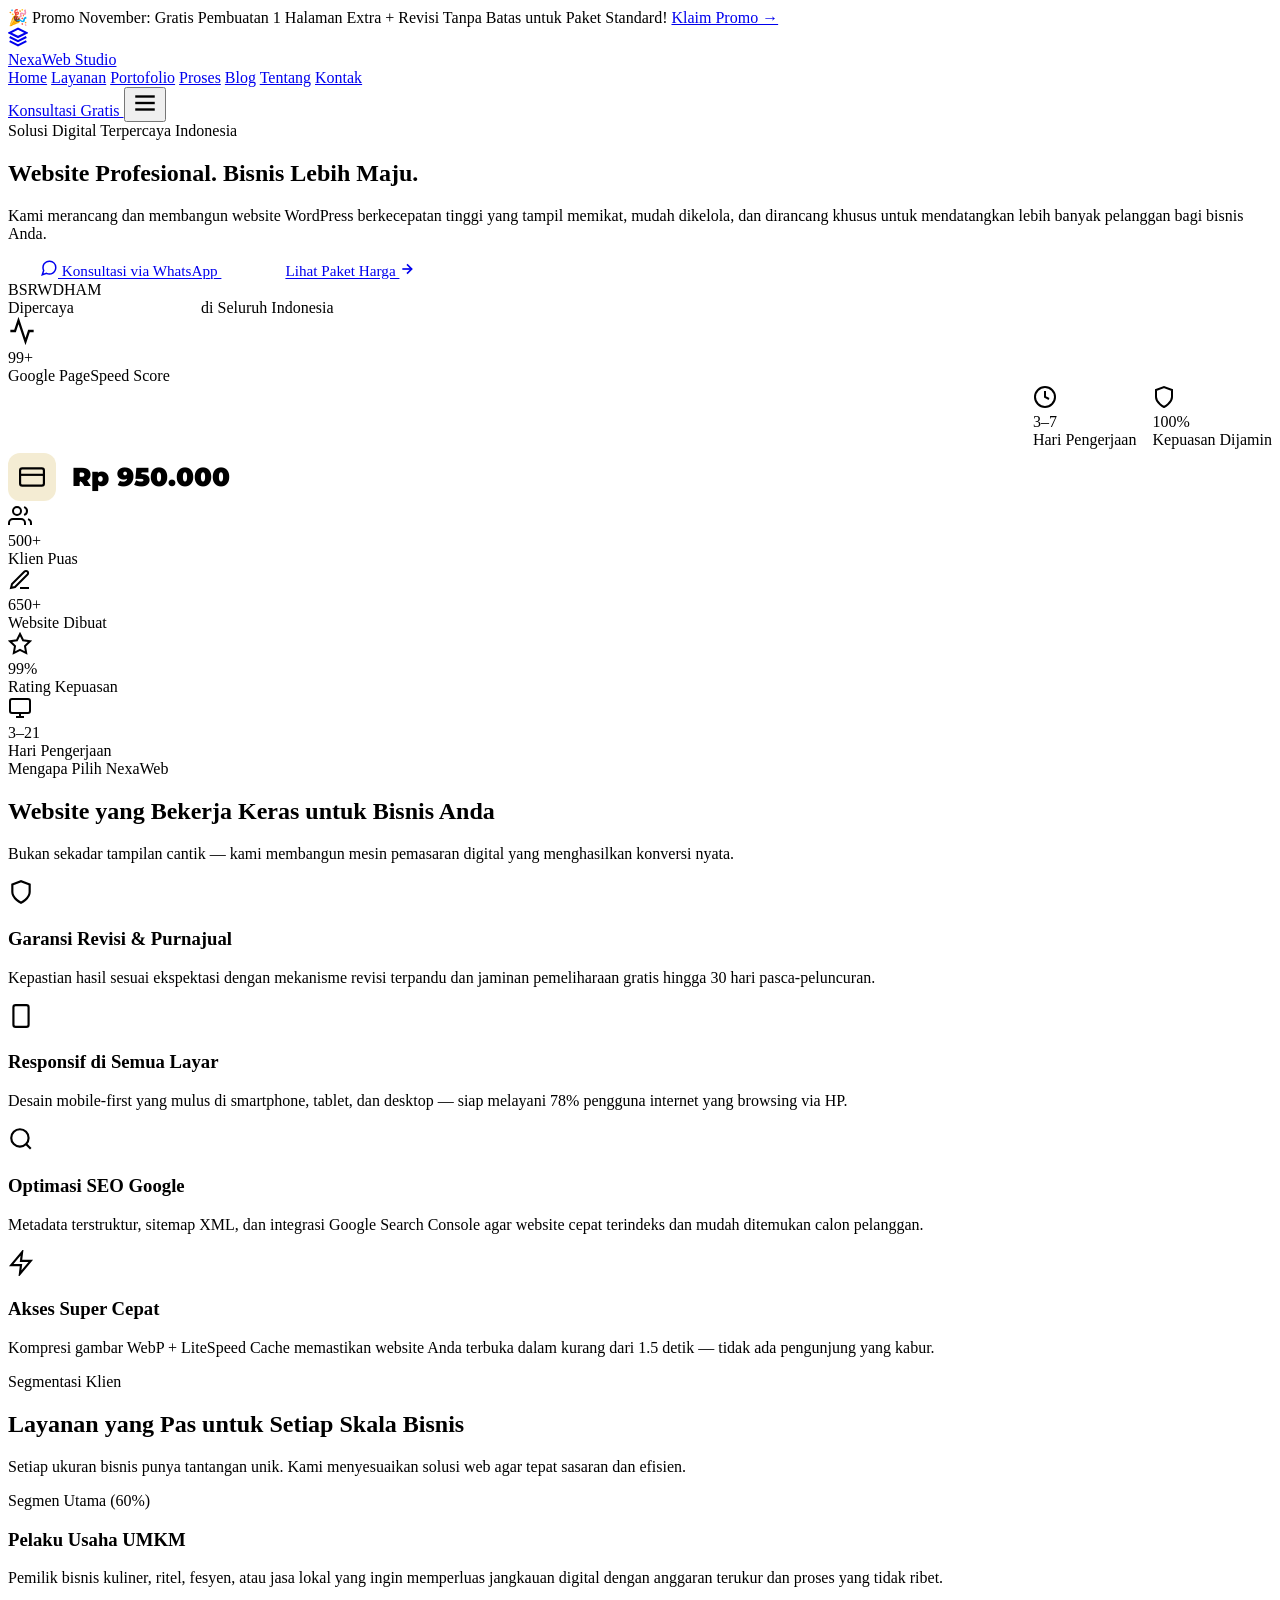
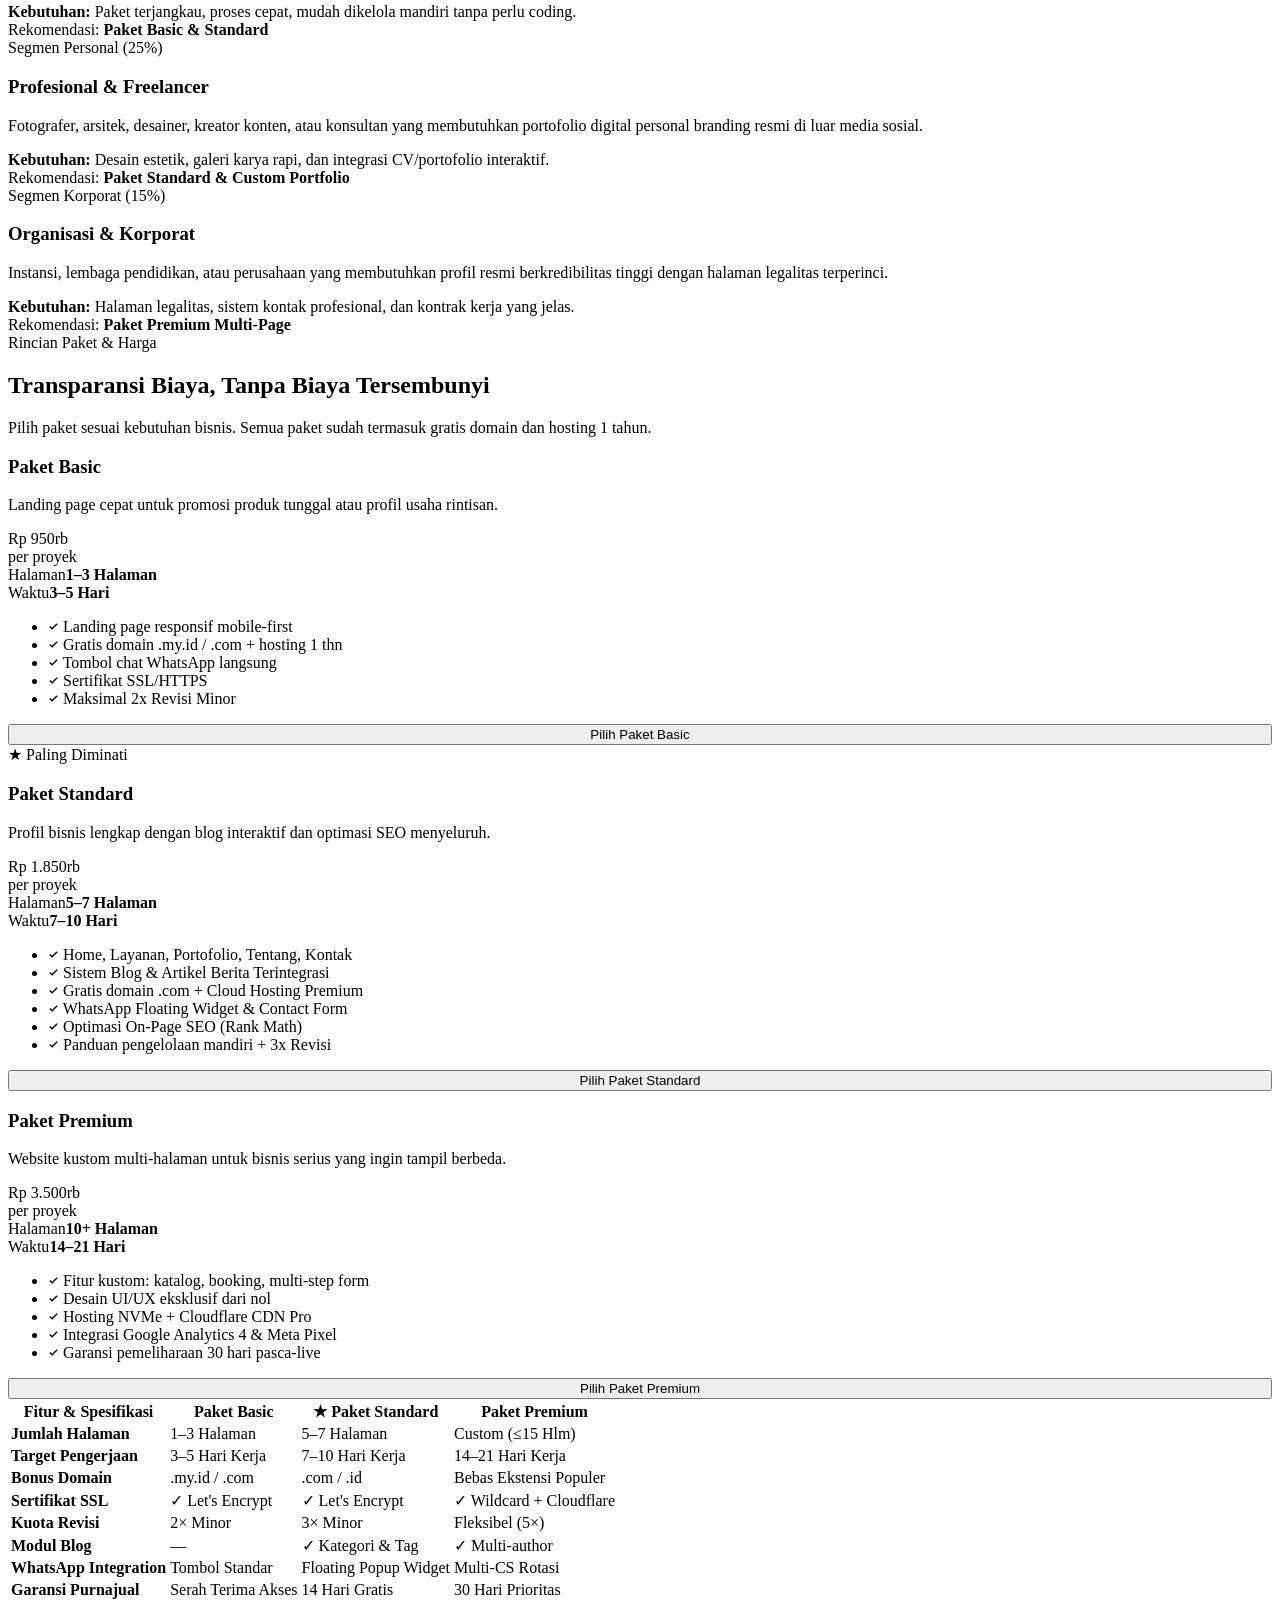
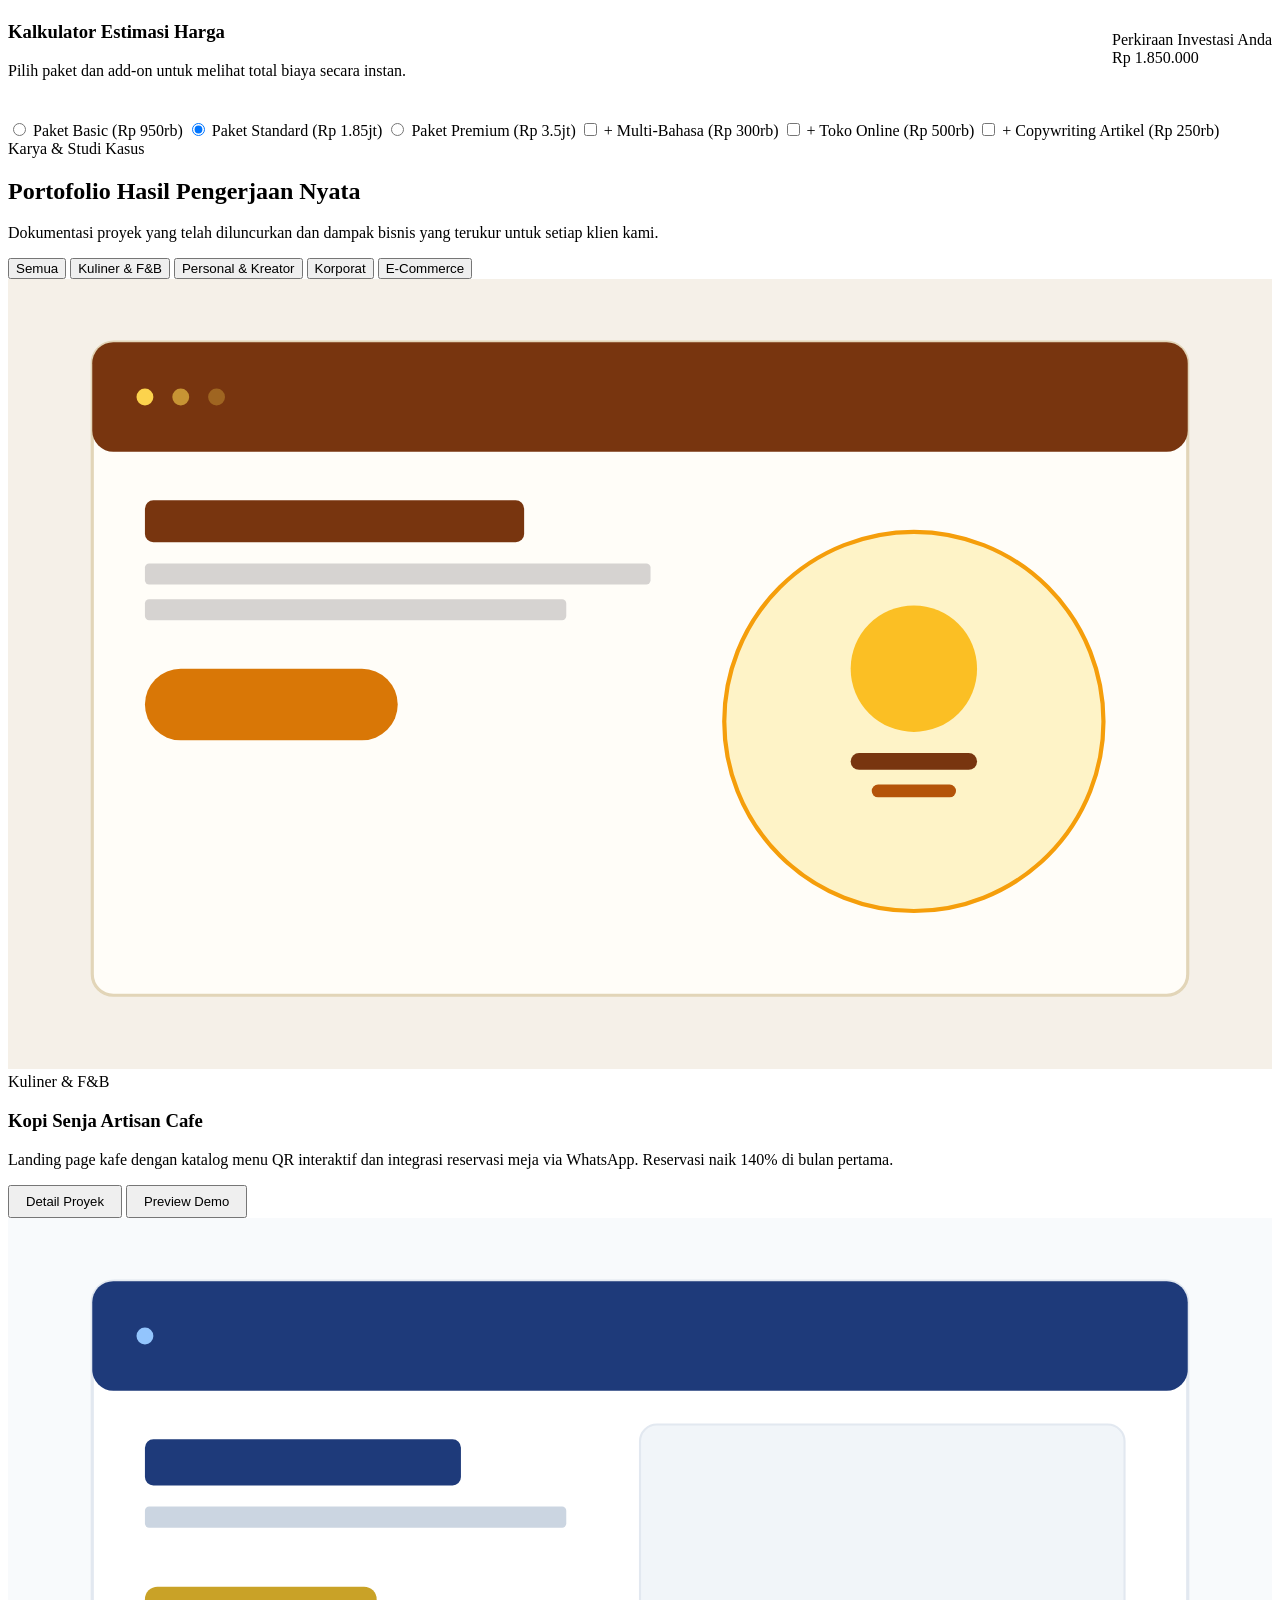
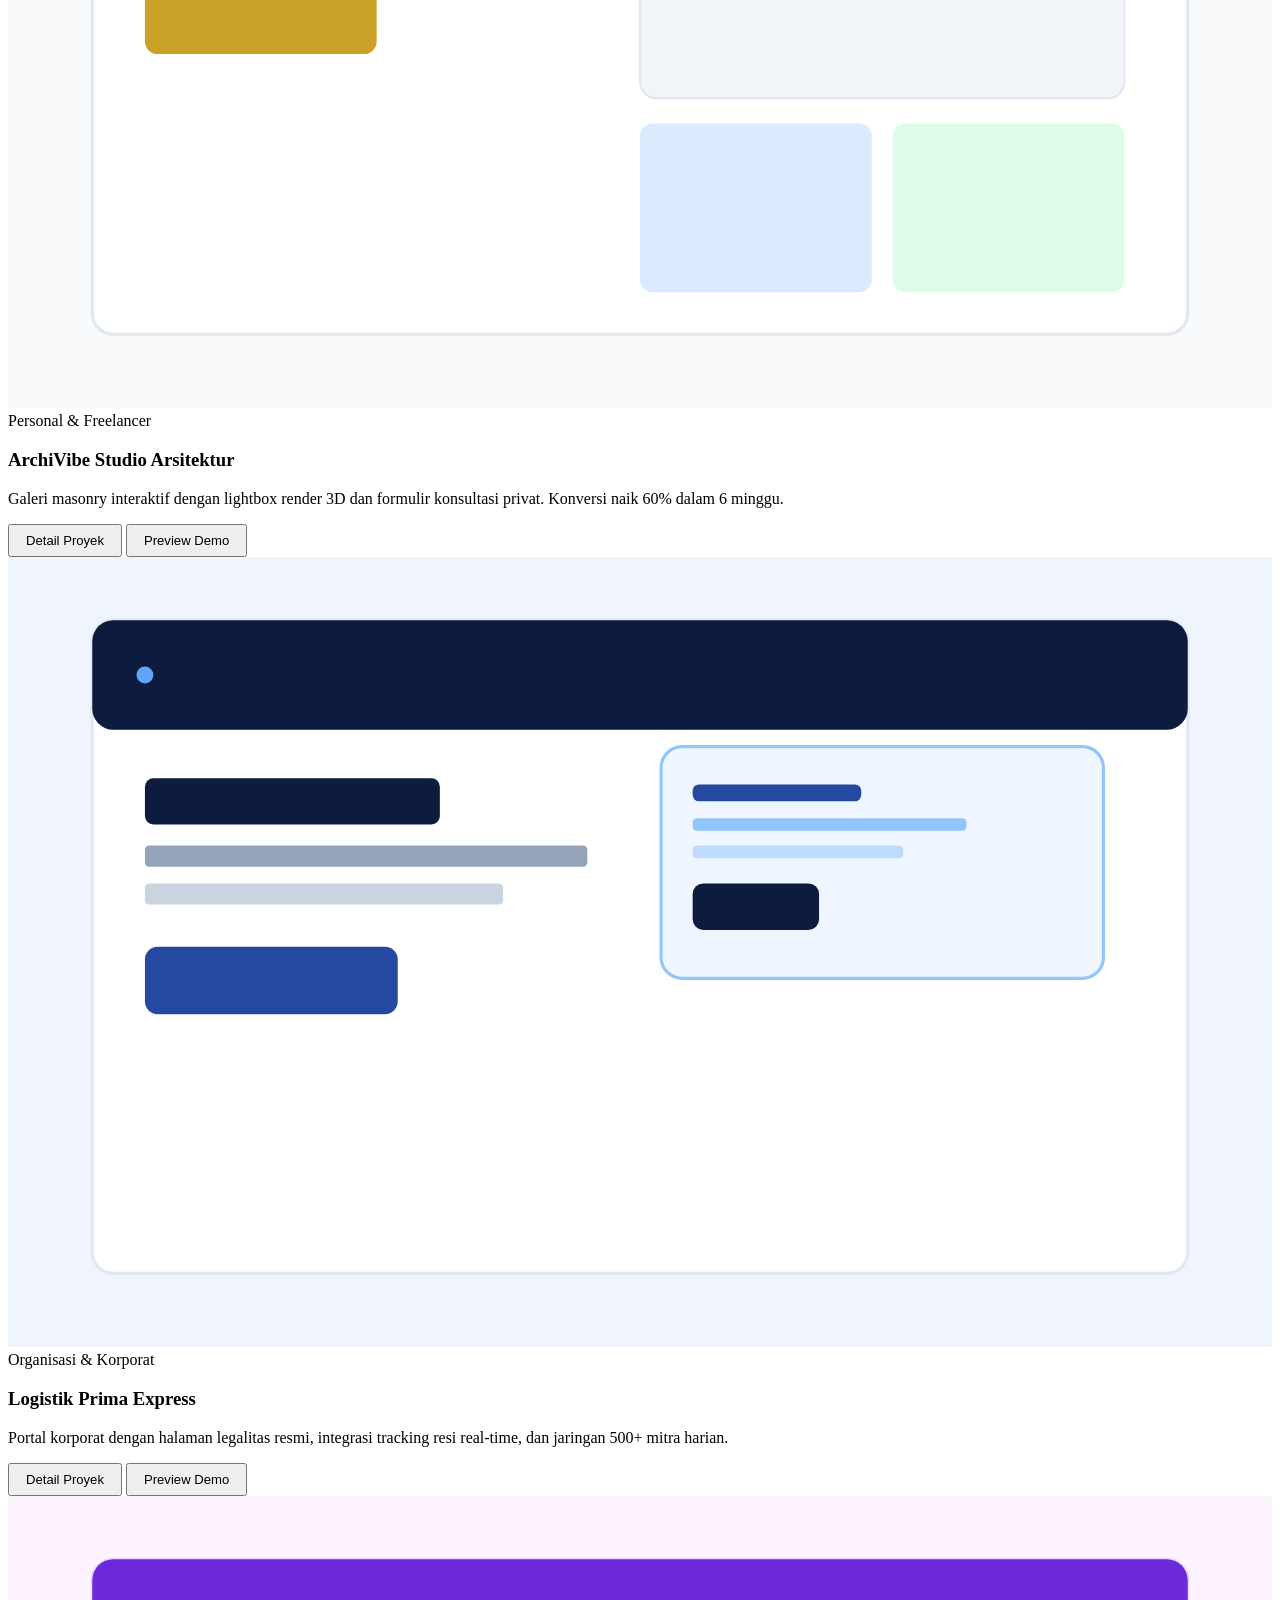
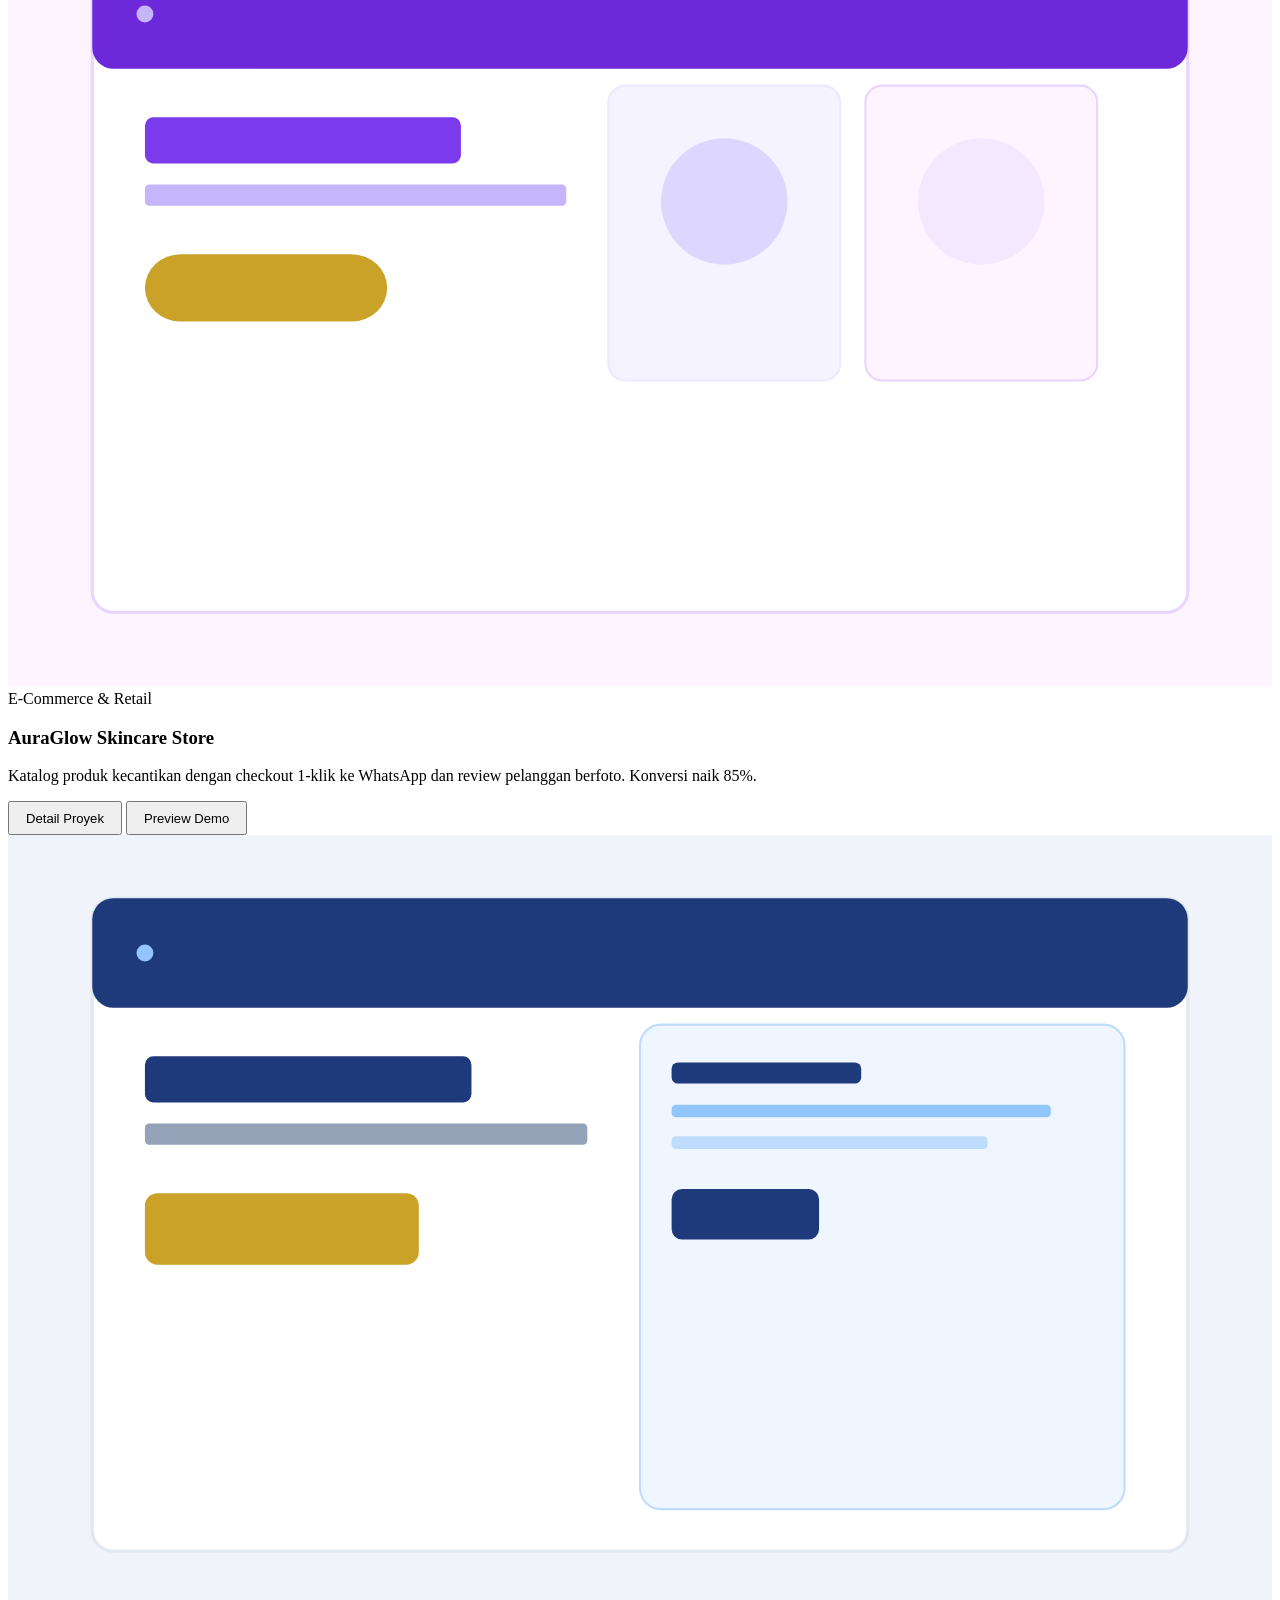
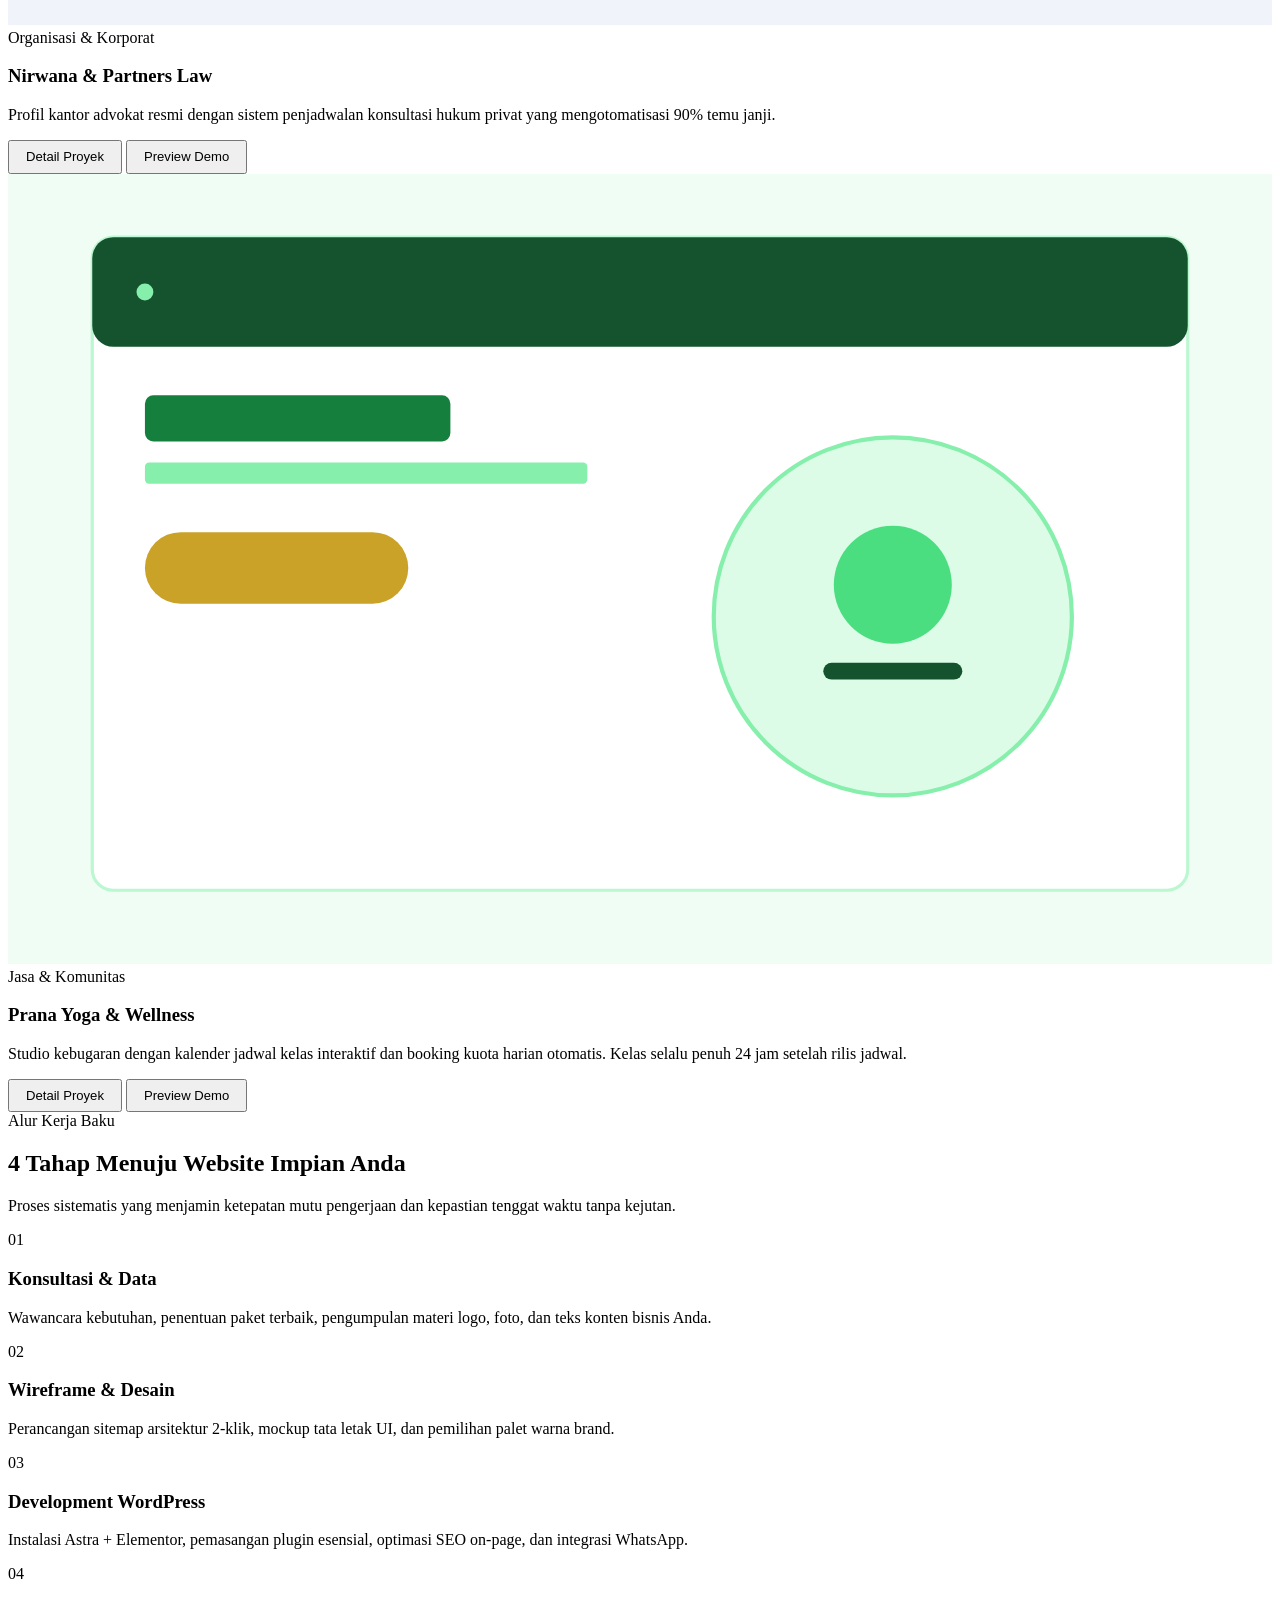
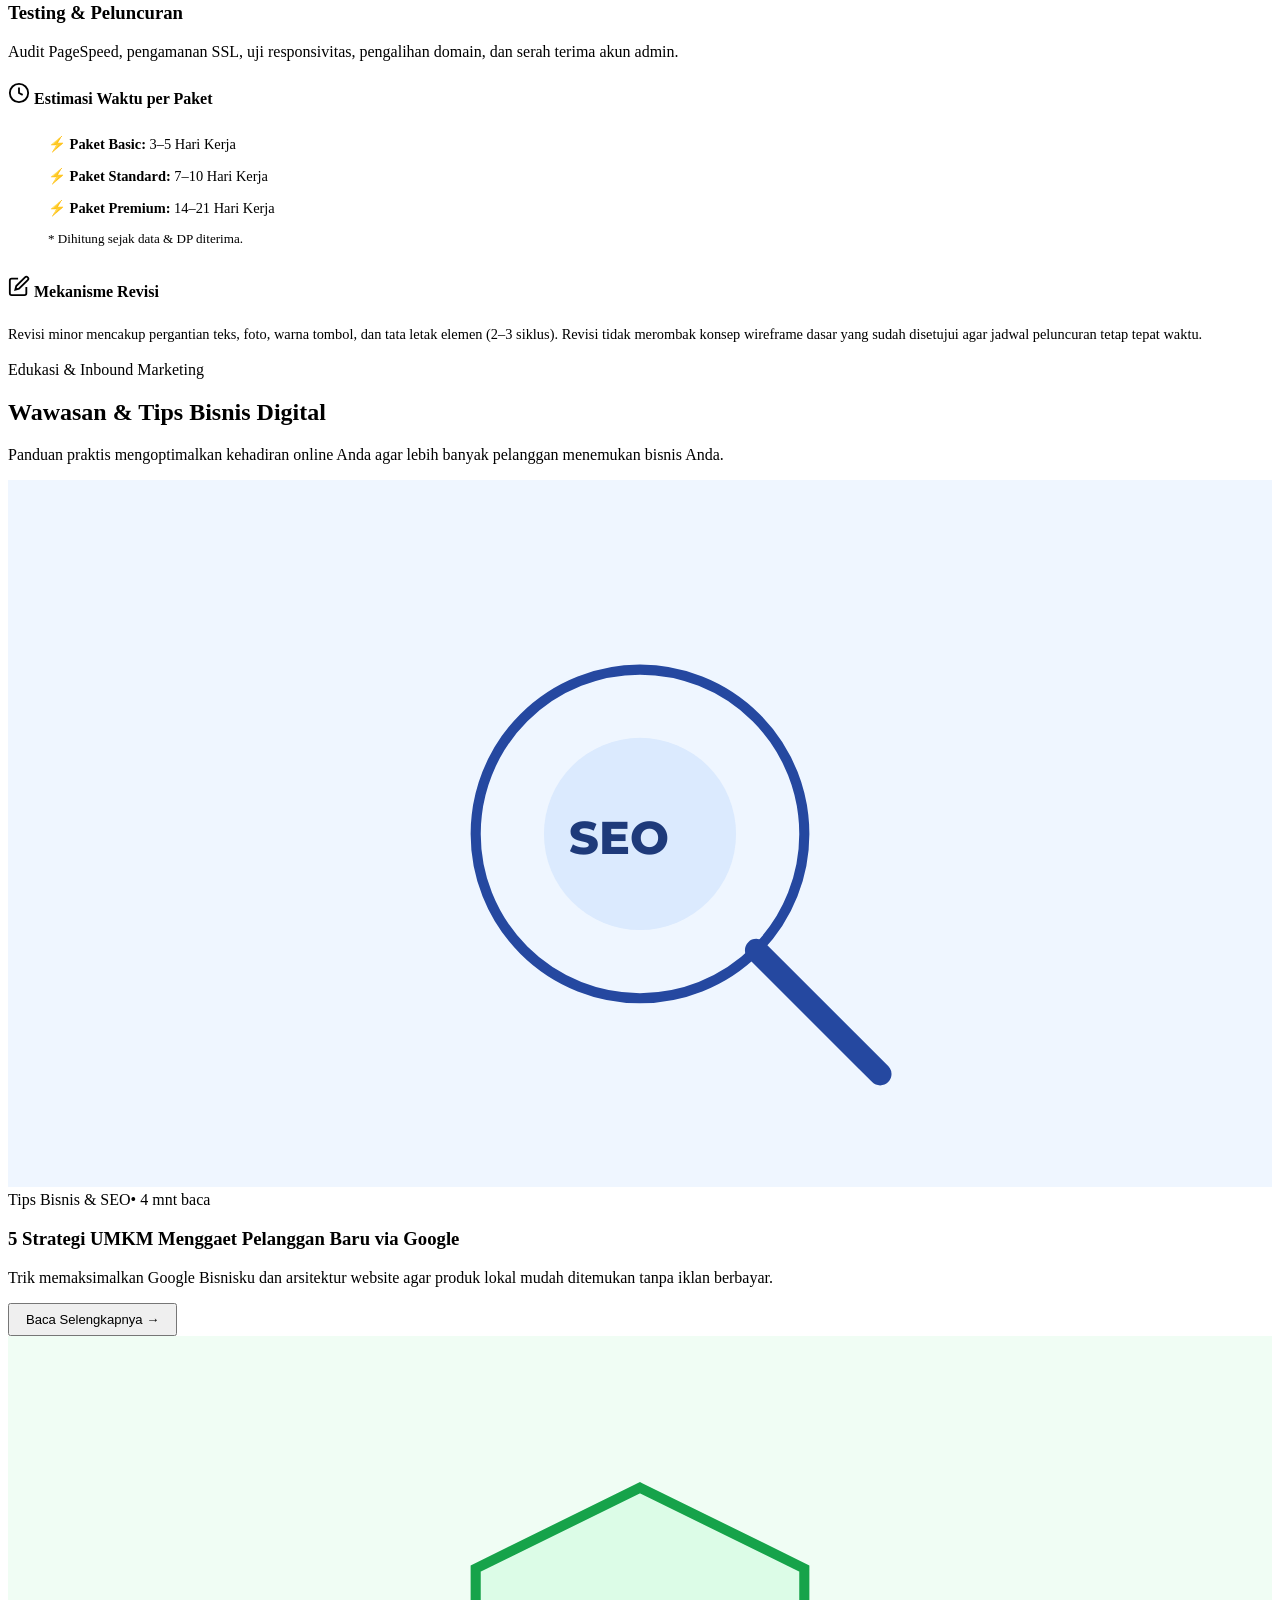
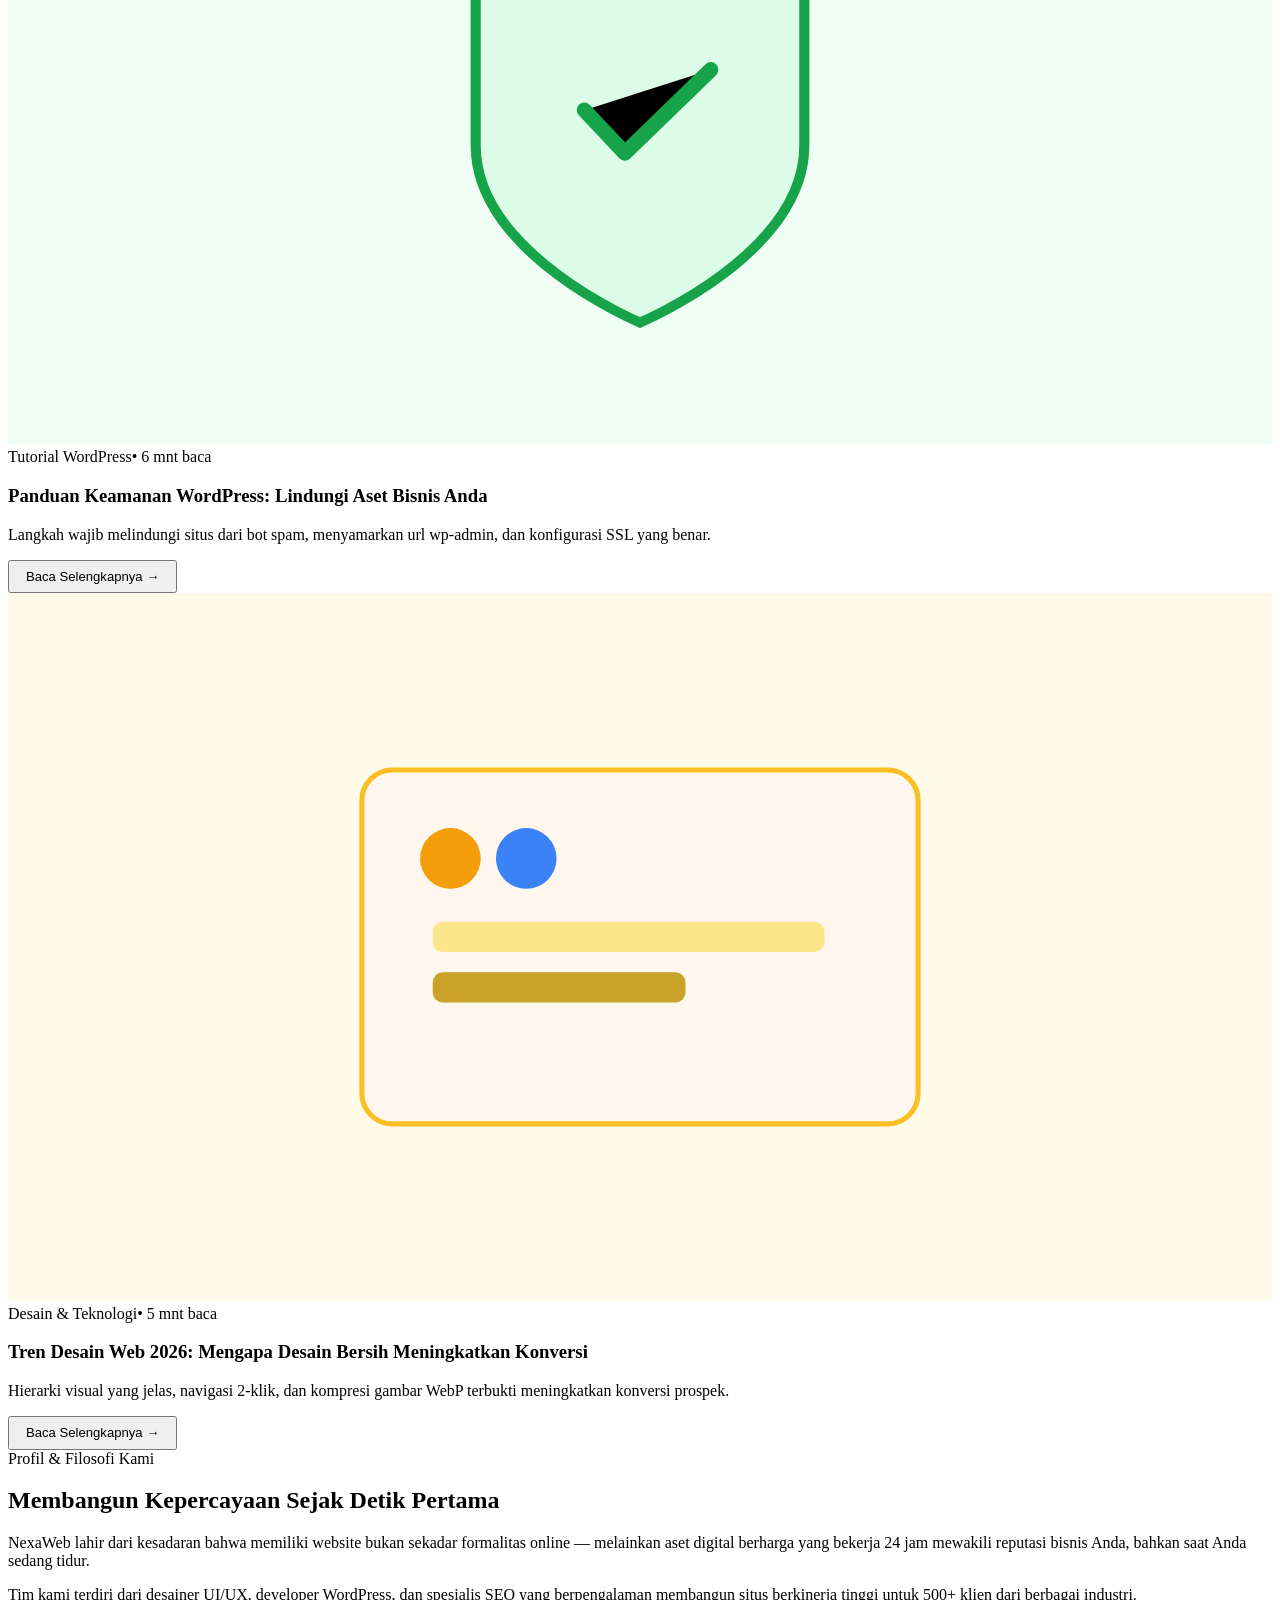
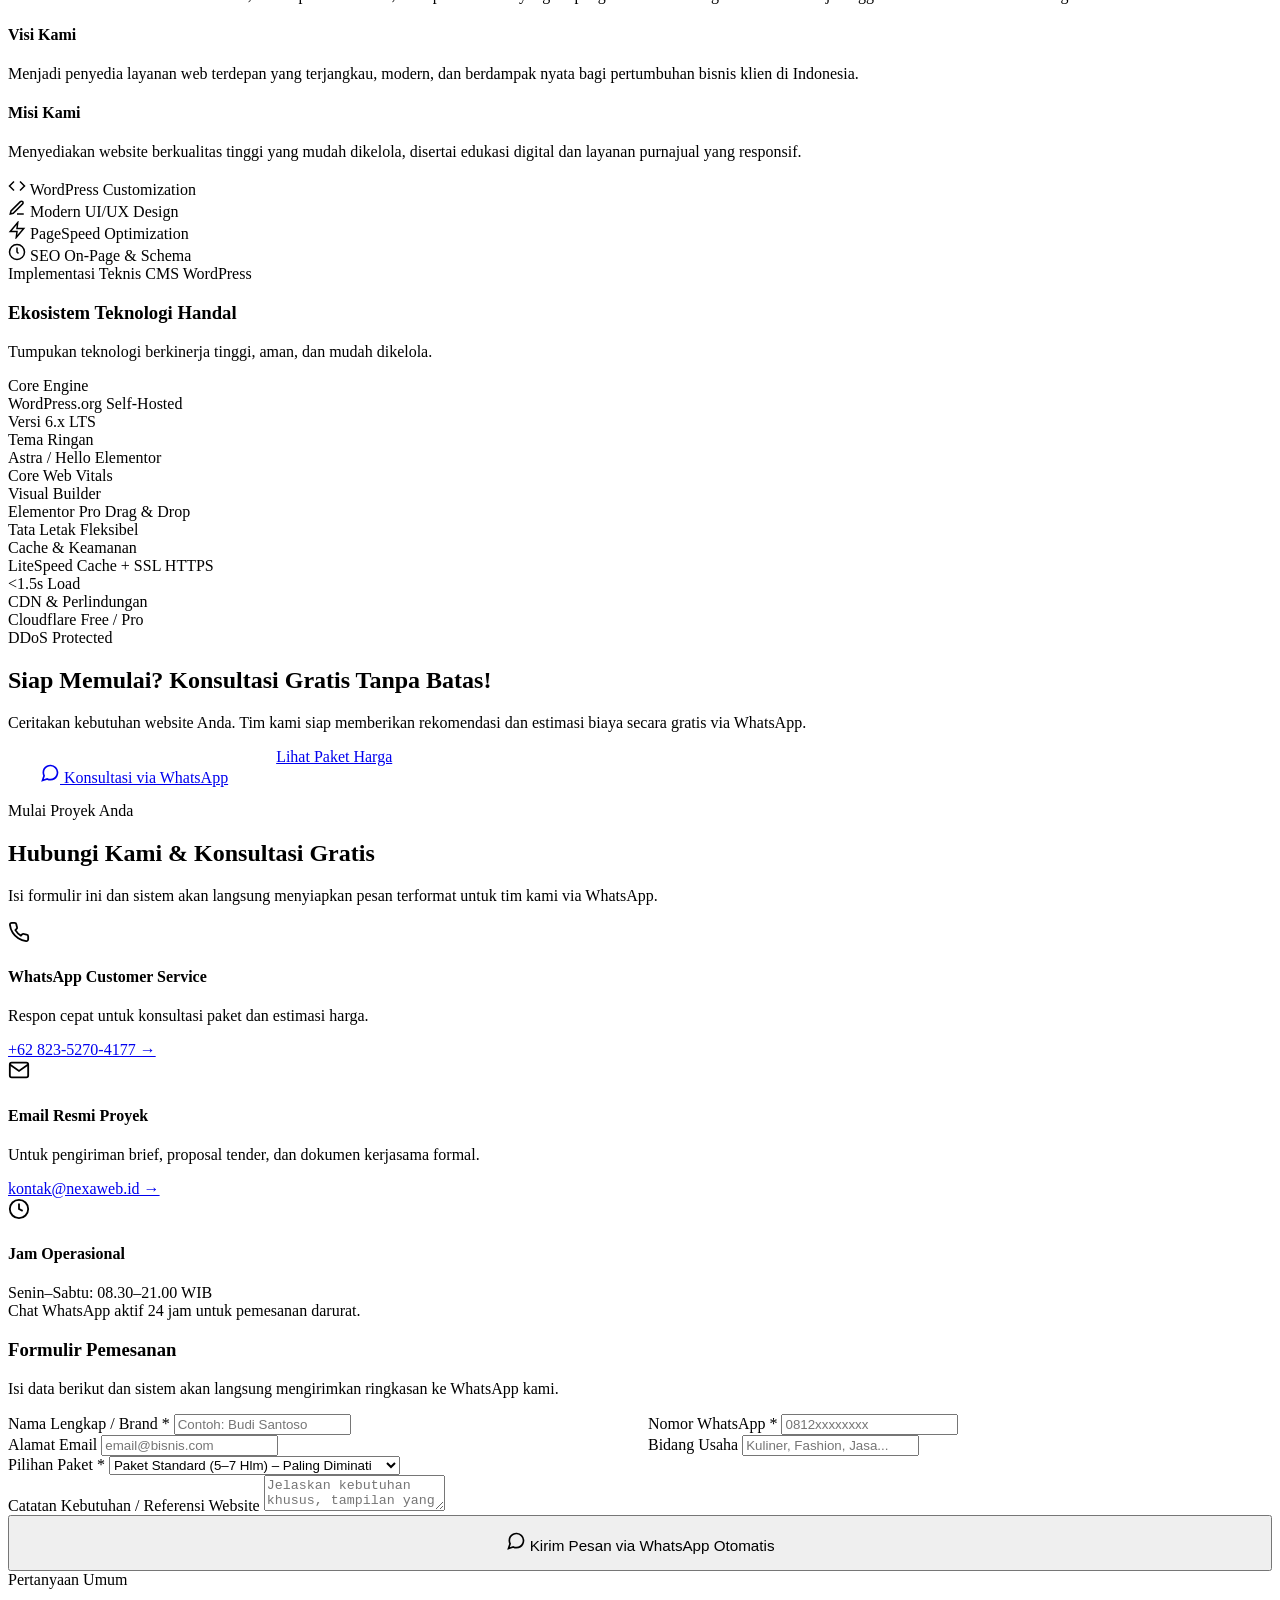
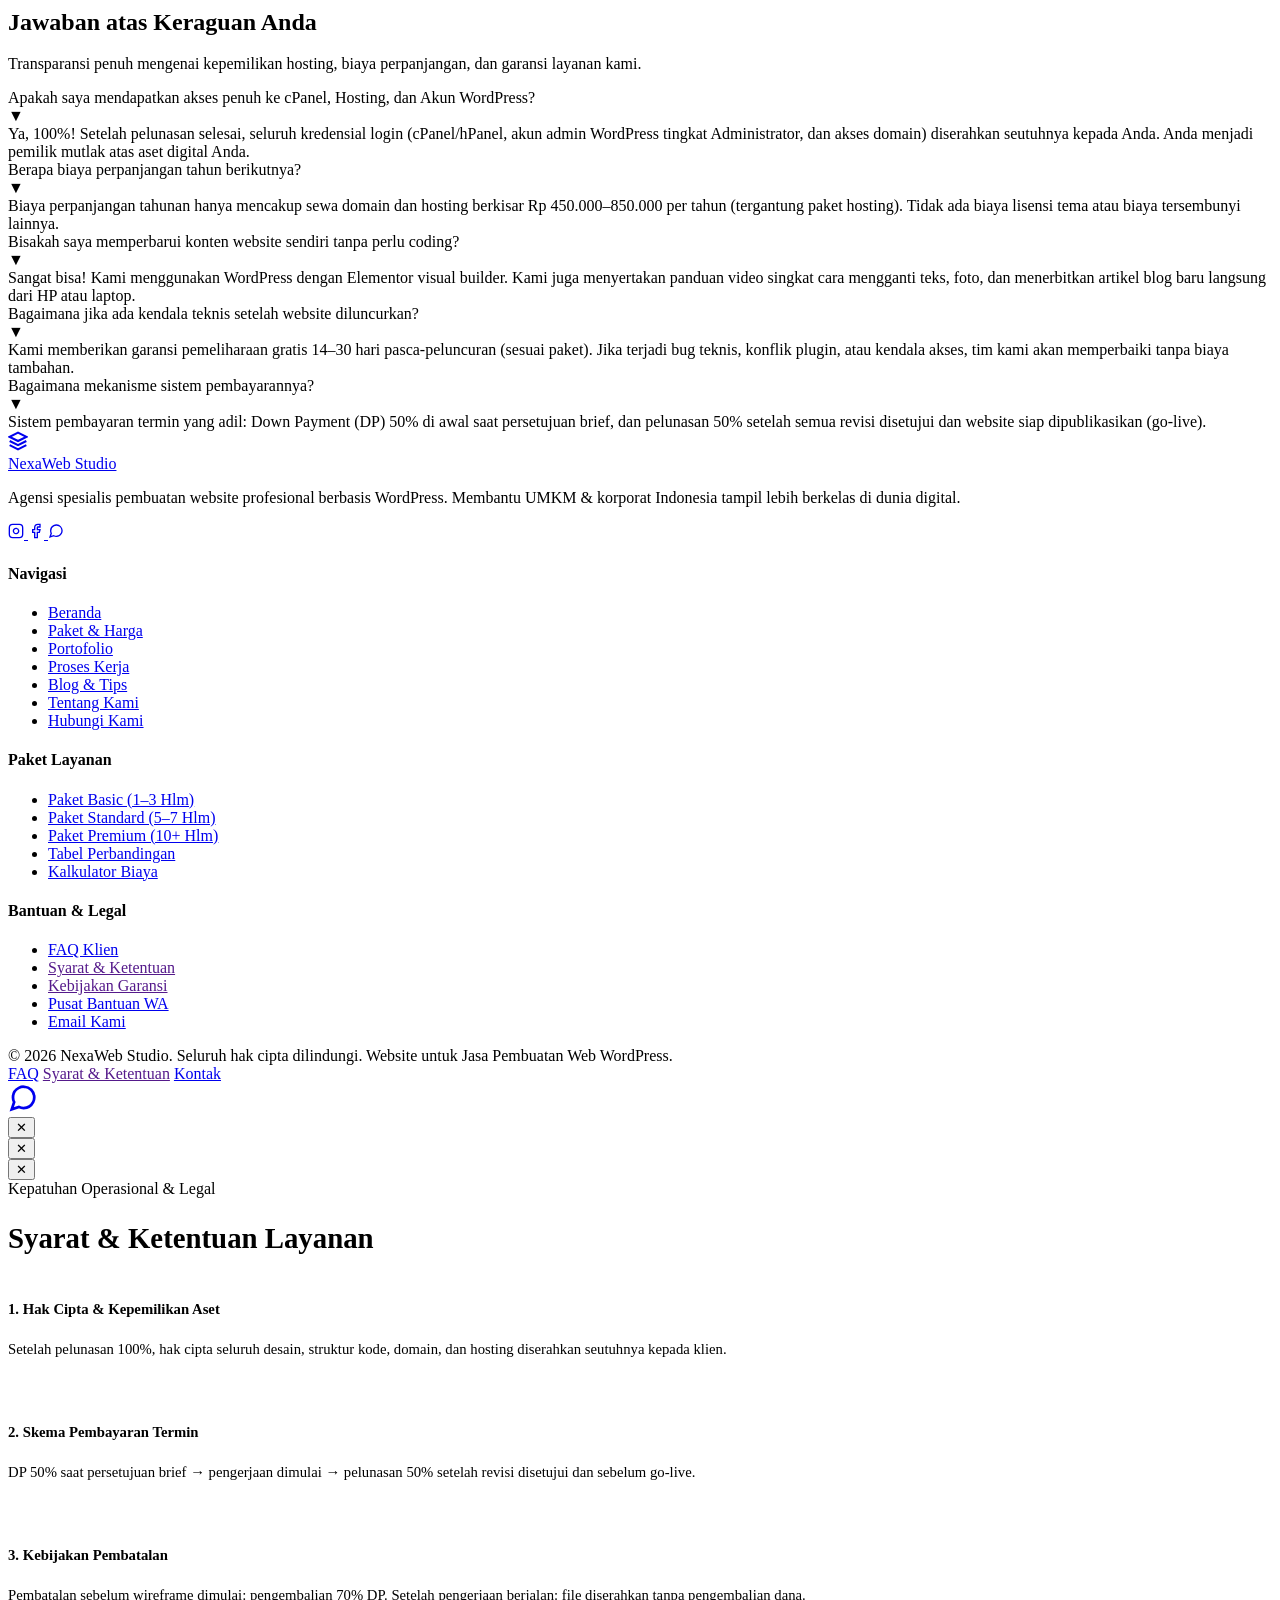
==== index.html @ 30a8d4bd "Add files via upload" ====
<!DOCTYPE html>
<html lang="id">
<head>
  <meta charset="UTF-8">
  <meta name="viewport" content="width=device-width, initial-scale=1.0">
  <title>NexaWeb Studio – Jasa Pembuatan Website WordPress Profesional & Terpercaya</title>
  <meta name="description" content="Jasa pembuatan website profesional WordPress untuk UMKM, freelancer & korporat. Harga transparan, pengerjaan cepat 3–21 hari, gratis domain & hosting 1 tahun.">
  <link rel="preconnect" href="https://fonts.googleapis.com">
  <link rel="preconnect" href="https://fonts.gstatic.com" crossorigin>
  <link href="https://fonts.googleapis.com/css2?family=Inter:wght@400;500;600;700&family=Montserrat:wght@600;700;800;900&display=swap" rel="stylesheet">
  <link rel="stylesheet" href="css/style.css">
</head>
<body>
<!-- ============================================================
     TOP ANNOUNCEMENT BAR
     ============================================================ -->
<div class="top-announcement">
  🎉 Promo November: Gratis Pembuatan 1 Halaman Extra + Revisi Tanpa Batas untuk Paket Standard!
  <a href="#layanan">Klaim Promo →</a>
</div>

<!-- ============================================================
     HEADER & NAVIGATION
     ============================================================ -->
<header class="site-header">
  <div class="container nav-inner">

    <!-- Brand Logo -->
    <a href="#home" class="brand-logo">
      <div class="brand-badge">
        <svg width="20" height="20" viewBox="0 0 24 24" fill="none" stroke="currentColor" stroke-width="2.5">
          <polygon points="12 2 2 7 12 12 22 7 12 2"></polygon>
          <polyline points="2 17 12 22 22 17"></polyline>
          <polyline points="2 12 12 17 22 12"></polyline>
        </svg>
      </div>
      NexaWeb Studio
    </a>

    <!-- Desktop Navigation -->
    <nav class="main-nav" id="mainNav">
      <a href="#home"       class="nav-link active">Home</a>
      <a href="#layanan"    class="nav-link">Layanan</a>
      <a href="#portofolio" class="nav-link">Portofolio</a>
      <a href="#proses"     class="nav-link">Proses</a>
      <a href="#blog"       class="nav-link">Blog</a>
      <a href="#tentang"    class="nav-link">Tentang</a>
      <a href="#kontak"     class="nav-link">Kontak</a>
    </nav>

    <div class="nav-cta-group">
      <a href="https://wa.me/6282352704177?text=Halo%20NexaWeb,%20saya%20ingin%20konsultasi%20website" target="_blank" class="btn btn-gold">
        Konsultasi Gratis
      </a>
      <button class="mobile-toggle" id="mobileToggle" aria-label="Buka Menu">
        <svg width="26" height="26" viewBox="0 0 24 24" fill="none" stroke="currentColor" stroke-width="2.2">
          <line x1="3" y1="12" x2="21" y2="12"></line>
          <line x1="3" y1="6"  x2="21" y2="6"></line>
          <line x1="3" y1="18" x2="21" y2="18"></line>
        </svg>
      </button>
    </div>

  </div>
</header>


<!-- ============================================================
     01. HERO SECTION  (Slide 5 Blueprint)
     ============================================================ -->
<section class="hero-section" id="home">
  <div class="container">
    <div class="hero-inner">

      <!-- Left: Copy -->
      <div class="hero-content">
        <div class="hero-eyebrow">Solusi Digital Terpercaya Indonesia</div>

        <h1>
          Website Profesional.
          <span>Bisnis Lebih Maju.</span>
        </h1>

        <p class="hero-lead">
          Kami merancang dan membangun website WordPress berkecepatan tinggi yang tampil memikat, mudah dikelola, dan dirancang khusus untuk mendatangkan lebih banyak pelanggan bagi bisnis Anda.
        </p>

        <div class="hero-actions">
          <a href="https://wa.me/6282352704177?text=Halo%20NexaWeb,%20saya%20ingin%20konsultasi%20gratis" target="_blank" class="btn btn-gold" style="padding: 0.9rem 2rem; font-size: 0.95rem;">
            <svg width="18" height="18" viewBox="0 0 24 24" fill="none" stroke="currentColor" stroke-width="2"><path d="M21 11.5a8.38 8.38 0 0 1-.9 3.8 8.5 8.5 0 0 1-7.6 4.7 8.38 8.38 0 0 1-3.8-.9L3 21l1.9-5.7a8.38 8.38 0 0 1-.9-3.8 8.5 8.5 0 0 1 4.7-7.6 8.38 8.38 0 0 1 3.8-.9h.5a8.48 8.48 0 0 1 8 8v.5z"></path></svg>
            Konsultasi via WhatsApp
          </a>
          <a href="#layanan" class="btn btn-white" style="padding: 0.9rem 2rem; font-size: 0.95rem;">
            Lihat Paket Harga
            <svg width="16" height="16" viewBox="0 0 24 24" fill="none" stroke="currentColor" stroke-width="2.5"><line x1="5" y1="12" x2="19" y2="12"></line><polyline points="12 5 19 12 12 19"></polyline></svg>
          </a>
        </div>

        <div class="hero-social-proof">
          <div class="avatar-stack">
            <span>BS</span><span>RW</span><span>DH</span><span>AM</span>
          </div>
          <span>Dipercaya <strong style="color:#fff;">500+ Klien Bisnis</strong> di Seluruh Indonesia</span>
        </div>
      </div>

      <!-- Right: Stat Cards (like Prosperum floating) -->
      <div class="hero-visual">

        <div class="hero-stat-card" style="align-self: flex-end; margin-right: 1.5rem;">
          <div class="stat-icon">
            <svg width="28" height="28" viewBox="0 0 24 24" fill="none" stroke="currentColor" stroke-width="2"><polyline points="22 12 18 12 15 21 9 3 6 12 2 12"></polyline></svg>
          </div>
          <div class="stat-number">99+</div>
          <div class="stat-desc">Google PageSpeed Score</div>
        </div>

        <div style="display:flex; gap:1rem; flex-wrap:wrap; justify-content:flex-end;">
          <div class="hero-stat-card">
            <div class="stat-icon">
              <svg width="24" height="24" viewBox="0 0 24 24" fill="none" stroke="currentColor" stroke-width="2"><circle cx="12" cy="12" r="10"></circle><polyline points="12 6 12 12 16 14"></polyline></svg>
            </div>
            <div class="stat-number">3–7</div>
            <div class="stat-desc">Hari Pengerjaan</div>
          </div>

          <div class="hero-stat-card">
            <div class="stat-icon">
              <svg width="24" height="24" viewBox="0 0 24 24" fill="none" stroke="currentColor" stroke-width="2"><path d="M12 22s8-4 8-10V5l-8-3-8 3v7c0 6 8 10 8 10z"></path></svg>
            </div>
            <div class="stat-number">100%</div>
            <div class="stat-desc">Kepuasan Dijamin</div>
          </div>
        </div>

        <div class="hero-stat-card" style="width:100%;">
          <div style="display:flex; align-items:center; gap:1rem;">
            <div style="width:48px;height:48px;border-radius:12px;background:rgba(201,162,39,0.2);display:flex;align-items:center;justify-content:center;color:var(--gold-400);">
              <svg width="26" height="26" viewBox="0 0 24 24" fill="none" stroke="currentColor" stroke-width="2"><rect x="1" y="4" width="22" height="16" rx="2" ry="2"></rect><line x1="1" y1="10" x2="23" y2="10"></line></svg>
            </div>
            <div>
              <div style="color:rgba(255,255,255,0.65);font-size:0.78rem;text-transform:uppercase;letter-spacing:0.08em;">Harga Mulai Dari</div>
              <div style="color:var(--gold-400);font-size:1.6rem;font-weight:900;font-family:'Montserrat',sans-serif;line-height:1;">Rp 950.000</div>
              <div style="color:rgba(255,255,255,0.5);font-size:0.78rem;">Gratis Domain + Hosting 1 Tahun</div>
            </div>
          </div>
        </div>

      </div>

    </div>
  </div>
</section>

<!-- ============================================================
     02. STATS BAR  (Seperti Vidya Coaching – Navy dark bar)
     ============================================================ -->
<div class="stats-bar">
  <div class="container">
    <div class="stats-bar-grid">

      <div class="stat-box">
        <div class="stat-icon-wrap">
          <svg width="24" height="24" viewBox="0 0 24 24" fill="none" stroke="currentColor" stroke-width="2"><path d="M17 21v-2a4 4 0 0 0-4-4H5a4 4 0 0 0-4 4v2"></path><circle cx="9" cy="7" r="4"></circle><path d="M23 21v-2a4 4 0 0 0-3-3.87"></path><path d="M16 3.13a4 4 0 0 1 0 7.75"></path></svg>
        </div>
        <div class="stat-num">500+</div>
        <div class="stat-label">Klien Puas</div>
      </div>

      <div class="stat-box">
        <div class="stat-icon-wrap">
          <svg width="24" height="24" viewBox="0 0 24 24" fill="none" stroke="currentColor" stroke-width="2"><path d="M12 20h9"></path><path d="M16.5 3.5a2.121 2.121 0 0 1 3 3L7 19l-4 1 1-4L16.5 3.5z"></path></svg>
        </div>
        <div class="stat-num">650+</div>
        <div class="stat-label">Website Dibuat</div>
      </div>

      <div class="stat-box">
        <div class="stat-icon-wrap">
          <svg width="24" height="24" viewBox="0 0 24 24" fill="none" stroke="currentColor" stroke-width="2"><polygon points="12 2 15.09 8.26 22 9.27 17 14.14 18.18 21.02 12 17.77 5.82 21.02 7 14.14 2 9.27 8.91 8.26 12 2"></polygon></svg>
        </div>
        <div class="stat-num">99%</div>
        <div class="stat-label">Rating Kepuasan</div>
      </div>

      <div class="stat-box">
        <div class="stat-icon-wrap">
          <svg width="24" height="24" viewBox="0 0 24 24" fill="none" stroke="currentColor" stroke-width="2"><rect x="2" y="3" width="20" height="14" rx="2" ry="2"></rect><line x1="8" y1="21" x2="16" y2="21"></line><line x1="12" y1="17" x2="12" y2="21"></line></svg>
        </div>
        <div class="stat-num">3–21</div>
        <div class="stat-label">Hari Pengerjaan</div>
      </div>

    </div>
  </div>
</div>

<!-- ============================================================
     03. VALUE PROPOSITION  (Slide 2 Blueprint)
     ============================================================ -->
<section class="value-section" id="keunggulan">
  <div class="container">
    <div class="section-header">
      <div class="section-label">Mengapa Pilih NexaWeb</div>
      <h2 class="section-title">Website yang Bekerja Keras <span class="navy-text">untuk Bisnis Anda</span></h2>
      <p class="section-subtitle">Bukan sekadar tampilan cantik — kami membangun mesin pemasaran digital yang menghasilkan konversi nyata.</p>
    </div>

    <div class="value-grid">

      <div class="value-card">
        <div class="value-icon">
          <svg width="26" height="26" viewBox="0 0 24 24" fill="none" stroke="currentColor" stroke-width="2"><path d="M12 22s8-4 8-10V5l-8-3-8 3v7c0 6 8 10 8 10z"></path></svg>
        </div>
        <h3>Garansi Revisi & Purnajual</h3>
        <p>Kepastian hasil sesuai ekspektasi dengan mekanisme revisi terpandu dan jaminan pemeliharaan gratis hingga 30 hari pasca-peluncuran.</p>
      </div>

      <div class="value-card">
        <div class="value-icon">
          <svg width="26" height="26" viewBox="0 0 24 24" fill="none" stroke="currentColor" stroke-width="2"><rect x="5" y="2" width="14" height="20" rx="2"></rect><line x1="12" y1="18" x2="12.01" y2="18"></line></svg>
        </div>
        <h3>Responsif di Semua Layar</h3>
        <p>Desain mobile-first yang mulus di smartphone, tablet, dan desktop — siap melayani 78% pengguna internet yang browsing via HP.</p>
      </div>

      <div class="value-card">
        <div class="value-icon">
          <svg width="26" height="26" viewBox="0 0 24 24" fill="none" stroke="currentColor" stroke-width="2"><circle cx="11" cy="11" r="8"></circle><line x1="21" y1="21" x2="16.65" y2="16.65"></line></svg>
        </div>
        <h3>Optimasi SEO Google</h3>
        <p>Metadata terstruktur, sitemap XML, dan integrasi Google Search Console agar website cepat terindeks dan mudah ditemukan calon pelanggan.</p>
      </div>

      <div class="value-card">
        <div class="value-icon">
          <svg width="26" height="26" viewBox="0 0 24 24" fill="none" stroke="currentColor" stroke-width="2"><polygon points="13 2 3 14 12 14 11 22 21 10 12 10 13 2"></polygon></svg>
        </div>
        <h3>Akses Super Cepat</h3>
        <p>Kompresi gambar WebP + LiteSpeed Cache memastikan website Anda terbuka dalam kurang dari 1.5 detik — tidak ada pengunjung yang kabur.</p>
      </div>

    </div>
  </div>
</section>

<!-- ============================================================
     04. TARGET PENGGUNA / USER PERSONA  (Slide 3 Blueprint)
     ============================================================ -->
<section class="persona-section">
  <div class="container">
    <div class="section-header">
      <div class="section-label">Segmentasi Klien</div>
      <h2 class="section-title">Layanan yang Pas untuk <span class="gold-text">Setiap Skala Bisnis</span></h2>
      <p class="section-subtitle">Setiap ukuran bisnis punya tantangan unik. Kami menyesuaikan solusi web agar tepat sasaran dan efisien.</p>
    </div>

    <div class="persona-grid">

      <div class="persona-card">
        <span class="persona-badge-new">Segmen Utama (60%)</span>
        <h3>Pelaku Usaha UMKM</h3>
        <p class="persona-detail">Pemilik bisnis kuliner, ritel, fesyen, atau jasa lokal yang ingin memperluas jangkauan digital dengan anggaran terukur dan proses yang tidak ribet.</p>
        <div class="persona-req-box">
          <strong>Kebutuhan:</strong> Paket terjangkau, proses cepat, mudah dikelola mandiri tanpa perlu coding.
        </div>
        <div class="persona-rec">
          Rekomendasi: <strong>Paket Basic &amp; Standard</strong>
        </div>
      </div>

      <div class="persona-card">
        <span class="persona-badge-new">Segmen Personal (25%)</span>
        <h3>Profesional &amp; Freelancer</h3>
        <p class="persona-detail">Fotografer, arsitek, desainer, kreator konten, atau konsultan yang membutuhkan portofolio digital personal branding resmi di luar media sosial.</p>
        <div class="persona-req-box">
          <strong>Kebutuhan:</strong> Desain estetik, galeri karya rapi, dan integrasi CV/portofolio interaktif.
        </div>
        <div class="persona-rec">
          Rekomendasi: <strong>Paket Standard &amp; Custom Portfolio</strong>
        </div>
      </div>

      <div class="persona-card">
        <span class="persona-badge-new">Segmen Korporat (15%)</span>
        <h3>Organisasi &amp; Korporat</h3>
        <p class="persona-detail">Instansi, lembaga pendidikan, atau perusahaan yang membutuhkan profil resmi berkredibilitas tinggi dengan halaman legalitas terperinci.</p>
        <div class="persona-req-box">
          <strong>Kebutuhan:</strong> Halaman legalitas, sistem kontak profesional, dan kontrak kerja yang jelas.
        </div>
        <div class="persona-rec">
          Rekomendasi: <strong>Paket Premium Multi-Page</strong>
        </div>
      </div>

    </div>
  </div>
</section>

<!-- ============================================================
     05. PAKET HARGA / PRICING  (Slide 5 & 6 Blueprint)
     ============================================================ -->
<section class="pricing-section" id="layanan">
  <div class="container">
    <div class="section-header">
      <div class="section-label">Rincian Paket &amp; Harga</div>
      <h2 class="section-title">Transparansi Biaya, <span class="navy-text">Tanpa Biaya Tersembunyi</span></h2>
      <p class="section-subtitle">Pilih paket sesuai kebutuhan bisnis. Semua paket sudah termasuk gratis domain dan hosting 1 tahun.</p>
    </div>

    <div class="pricing-grid">

      <!-- Paket Basic -->
      <div class="pricing-card">
        <h3 class="plan-title">Paket Basic</h3>
        <p class="plan-desc">Landing page cepat untuk promosi produk tunggal atau profil usaha rintisan.</p>

        <div class="plan-price">
          <div class="price-num">Rp 950rb</div>
          <div class="price-period">per proyek</div>
        </div>

        <div class="plan-meta">
          <div class="plan-meta-item"><span>Halaman</span><strong>1–3 Halaman</strong></div>
          <div class="plan-meta-item"><span>Waktu</span><strong>3–5 Hari</strong></div>
        </div>

        <ul class="plan-features">
          <li><span class="check"><svg width="11" height="11" viewBox="0 0 24 24" fill="none" stroke="currentColor" stroke-width="3"><polyline points="20 6 9 17 4 12"></polyline></svg></span> Landing page responsif mobile-first</li>
          <li><span class="check"><svg width="11" height="11" viewBox="0 0 24 24" fill="none" stroke="currentColor" stroke-width="3"><polyline points="20 6 9 17 4 12"></polyline></svg></span> Gratis domain .my.id / .com + hosting 1 thn</li>
          <li><span class="check"><svg width="11" height="11" viewBox="0 0 24 24" fill="none" stroke="currentColor" stroke-width="3"><polyline points="20 6 9 17 4 12"></polyline></svg></span> Tombol chat WhatsApp langsung</li>
          <li><span class="check"><svg width="11" height="11" viewBox="0 0 24 24" fill="none" stroke="currentColor" stroke-width="3"><polyline points="20 6 9 17 4 12"></polyline></svg></span> Sertifikat SSL/HTTPS</li>
          <li><span class="check"><svg width="11" height="11" viewBox="0 0 24 24" fill="none" stroke="currentColor" stroke-width="3"><polyline points="20 6 9 17 4 12"></polyline></svg></span> Maksimal 2x Revisi Minor</li>
        </ul>

        <button onclick="selectPackageForOrder('Paket Basic')" class="btn btn-outline-navy" style="width:100%;">Pilih Paket Basic</button>
      </div>

      <!-- Paket Standard (FEATURED) -->
      <div class="pricing-card featured">
        <div class="popular-ribbon">★ Paling Diminati</div>

        <h3 class="plan-title">Paket Standard</h3>
        <p class="plan-desc">Profil bisnis lengkap dengan blog interaktif dan optimasi SEO menyeluruh.</p>

        <div class="plan-price">
          <div class="price-num">Rp 1.850rb</div>
          <div class="price-period">per proyek</div>
        </div>

        <div class="plan-meta">
          <div class="plan-meta-item"><span>Halaman</span><strong>5–7 Halaman</strong></div>
          <div class="plan-meta-item"><span>Waktu</span><strong>7–10 Hari</strong></div>
        </div>

        <ul class="plan-features">
          <li><span class="check"><svg width="11" height="11" viewBox="0 0 24 24" fill="none" stroke="currentColor" stroke-width="3"><polyline points="20 6 9 17 4 12"></polyline></svg></span> Home, Layanan, Portofolio, Tentang, Kontak</li>
          <li><span class="check"><svg width="11" height="11" viewBox="0 0 24 24" fill="none" stroke="currentColor" stroke-width="3"><polyline points="20 6 9 17 4 12"></polyline></svg></span> Sistem Blog &amp; Artikel Berita Terintegrasi</li>
          <li><span class="check"><svg width="11" height="11" viewBox="0 0 24 24" fill="none" stroke="currentColor" stroke-width="3"><polyline points="20 6 9 17 4 12"></polyline></svg></span> Gratis domain .com + Cloud Hosting Premium</li>
          <li><span class="check"><svg width="11" height="11" viewBox="0 0 24 24" fill="none" stroke="currentColor" stroke-width="3"><polyline points="20 6 9 17 4 12"></polyline></svg></span> WhatsApp Floating Widget &amp; Contact Form</li>
          <li><span class="check"><svg width="11" height="11" viewBox="0 0 24 24" fill="none" stroke="currentColor" stroke-width="3"><polyline points="20 6 9 17 4 12"></polyline></svg></span> Optimasi On-Page SEO (Rank Math)</li>
          <li><span class="check"><svg width="11" height="11" viewBox="0 0 24 24" fill="none" stroke="currentColor" stroke-width="3"><polyline points="20 6 9 17 4 12"></polyline></svg></span> Panduan pengelolaan mandiri + 3x Revisi</li>
        </ul>

        <button onclick="selectPackageForOrder('Paket Standard')" class="btn btn-gold" style="width:100%;">Pilih Paket Standard</button>
      </div>

      <!-- Paket Premium -->
      <div class="pricing-card">
        <h3 class="plan-title">Paket Premium</h3>
        <p class="plan-desc">Website kustom multi-halaman untuk bisnis serius yang ingin tampil berbeda.</p>

        <div class="plan-price">
          <div class="price-num">Rp 3.500rb</div>
          <div class="price-period">per proyek</div>
        </div>

        <div class="plan-meta">
          <div class="plan-meta-item"><span>Halaman</span><strong>10+ Halaman</strong></div>
          <div class="plan-meta-item"><span>Waktu</span><strong>14–21 Hari</strong></div>
        </div>

        <ul class="plan-features">
          <li><span class="check"><svg width="11" height="11" viewBox="0 0 24 24" fill="none" stroke="currentColor" stroke-width="3"><polyline points="20 6 9 17 4 12"></polyline></svg></span> Fitur kustom: katalog, booking, multi-step form</li>
          <li><span class="check"><svg width="11" height="11" viewBox="0 0 24 24" fill="none" stroke="currentColor" stroke-width="3"><polyline points="20 6 9 17 4 12"></polyline></svg></span> Desain UI/UX eksklusif dari nol</li>
          <li><span class="check"><svg width="11" height="11" viewBox="0 0 24 24" fill="none" stroke="currentColor" stroke-width="3"><polyline points="20 6 9 17 4 12"></polyline></svg></span> Hosting NVMe + Cloudflare CDN Pro</li>
          <li><span class="check"><svg width="11" height="11" viewBox="0 0 24 24" fill="none" stroke="currentColor" stroke-width="3"><polyline points="20 6 9 17 4 12"></polyline></svg></span> Integrasi Google Analytics 4 &amp; Meta Pixel</li>
          <li><span class="check"><svg width="11" height="11" viewBox="0 0 24 24" fill="none" stroke="currentColor" stroke-width="3"><polyline points="20 6 9 17 4 12"></polyline></svg></span> Garansi pemeliharaan 30 hari pasca-live</li>
        </ul>

        <button onclick="selectPackageForOrder('Paket Premium')" class="btn btn-outline-navy" style="width:100%;">Pilih Paket Premium</button>
      </div>

    </div>

    <!-- Comparison Table (Slide 6 Blueprint) -->
    <div class="table-responsive">
      <table class="compare-table">
        <thead>
          <tr>
            <th>Fitur &amp; Spesifikasi</th>
            <th>Paket Basic</th>
            <th class="featured-col">★ Paket Standard</th>
            <th>Paket Premium</th>
          </tr>
        </thead>
        <tbody>
          <tr>
            <td><strong>Jumlah Halaman</strong></td>
            <td>1–3 Halaman</td>
            <td class="featured-col">5–7 Halaman</td>
            <td>Custom (≤15 Hlm)</td>
          </tr>
          <tr>
            <td><strong>Target Pengerjaan</strong></td>
            <td>3–5 Hari Kerja</td>
            <td class="featured-col">7–10 Hari Kerja</td>
            <td>14–21 Hari Kerja</td>
          </tr>
          <tr>
            <td><strong>Bonus Domain</strong></td>
            <td>.my.id / .com</td>
            <td class="featured-col">.com / .id</td>
            <td>Bebas Ekstensi Populer</td>
          </tr>
          <tr>
            <td><strong>Sertifikat SSL</strong></td>
            <td><span class="check-icon">✓</span> Let's Encrypt</td>
            <td class="featured-col"><span class="check-icon">✓</span> Let's Encrypt</td>
            <td><span class="check-icon">✓</span> Wildcard + Cloudflare</td>
          </tr>
          <tr>
            <td><strong>Kuota Revisi</strong></td>
            <td>2× Minor</td>
            <td class="featured-col">3× Minor</td>
            <td>Fleksibel (5×)</td>
          </tr>
          <tr>
            <td><strong>Modul Blog</strong></td>
            <td>—</td>
            <td class="featured-col"><span class="check-icon">✓</span> Kategori &amp; Tag</td>
            <td><span class="check-icon">✓</span> Multi-author</td>
          </tr>
          <tr>
            <td><strong>WhatsApp Integration</strong></td>
            <td>Tombol Standar</td>
            <td class="featured-col">Floating Popup Widget</td>
            <td>Multi-CS Rotasi</td>
          </tr>
          <tr>
            <td><strong>Garansi Purnajual</strong></td>
            <td>Serah Terima Akses</td>
            <td class="featured-col">14 Hari Gratis</td>
            <td>30 Hari Prioritas</td>
          </tr>
        </tbody>
      </table>
    </div>

    <!-- Kalkulator Estimasi Biaya -->
    <div class="calc-box">
      <div style="display:flex; flex-wrap:wrap; justify-content:space-between; align-items:center; gap:1.5rem; margin-bottom:1.5rem;">
        <div>
          <h3>Kalkulator Estimasi Harga</h3>
          <p>Pilih paket dan add-on untuk melihat total biaya secara instan.</p>
        </div>
        <div class="calc-total">
          <div class="label">Perkiraan Investasi Anda</div>
          <div class="amount" id="calcTotalDisplay">Rp 1.850.000</div>
        </div>
      </div>
      <div class="calc-options">
        <label><input type="radio" name="calcPlan" value="basic"    onchange="calculateEstimate()"> Paket Basic (Rp 950rb)</label>
        <label><input type="radio" name="calcPlan" value="standard" checked onchange="calculateEstimate()"> Paket Standard (Rp 1.85jt)</label>
        <label><input type="radio" name="calcPlan" value="premium"  onchange="calculateEstimate()"> Paket Premium (Rp 3.5jt)</label>
        <label><input type="checkbox" class="calc-addon" value="300000" onchange="calculateEstimate()"> + Multi-Bahasa (Rp 300rb)</label>
        <label><input type="checkbox" class="calc-addon" value="500000" onchange="calculateEstimate()"> + Toko Online (Rp 500rb)</label>
        <label><input type="checkbox" class="calc-addon" value="250000" onchange="calculateEstimate()"> + Copywriting Artikel (Rp 250rb)</label>
      </div>
    </div>

  </div>
</section>

<!-- ============================================================
     06. PORTOFOLIO  (Slide 6 Blueprint)
     ============================================================ -->
<section class="portfolio-section" id="portofolio">
  <div class="container">
    <div class="section-header">
      <div class="section-label">Karya &amp; Studi Kasus</div>
      <h2 class="section-title">Portofolio <span class="navy-text">Hasil Pengerjaan Nyata</span></h2>
      <p class="section-subtitle">Dokumentasi proyek yang telah diluncurkan dan dampak bisnis yang terukur untuk setiap klien kami.</p>
    </div>

    <div class="filter-tabs">
      <button class="tab-btn active" data-filter="all">Semua</button>
      <button class="tab-btn" data-filter="kuliner">Kuliner &amp; F&B</button>
      <button class="tab-btn" data-filter="personal">Personal &amp; Kreator</button>
      <button class="tab-btn" data-filter="korporat">Korporat</button>
      <button class="tab-btn" data-filter="retail">E-Commerce</button>
    </div>

    <div class="portfolio-grid">
      <!-- Proyek 1 -->
      <div class="portfolio-card" data-category="kuliner">
        <div class="portfolio-preview">
          <svg viewBox="0 0 600 375" fill="none" xmlns="http://www.w3.org/2000/svg">
            <rect width="600" height="375" fill="#f5f0e8"/>
            <rect x="40" y="30" width="520" height="310" rx="10" fill="#fffdf8" stroke="#e2d5b8" stroke-width="1.5"/>
            <!-- Warm colored header bar -->
            <rect x="40" y="30" width="520" height="52" rx="10" fill="#78350f"/>
            <circle cx="65" cy="56" r="4" fill="#fcd34d"/>
            <circle cx="82" cy="56" r="4" fill="#fcd34d" fill-opacity="0.6"/>
            <circle cx="99" cy="56" r="4" fill="#fcd34d" fill-opacity="0.3"/>
            <!-- Content -->
            <rect x="65" y="105" width="180" height="20" rx="4" fill="#78350f"/>
            <rect x="65" y="135" width="240" height="10" rx="2" fill="#d6d3d1"/>
            <rect x="65" y="152" width="200" height="10" rx="2" fill="#d6d3d1"/>
            <rect x="65" y="185" width="120" height="34" rx="17" fill="#d97706"/>
            <!-- Circular image placeholder -->
            <circle cx="430" cy="210" r="90" fill="#fef3c7" stroke="#f59e0b" stroke-width="2"/>
            <circle cx="430" cy="185" r="30" fill="#fbbf24"/>
            <rect x="400" y="225" width="60" height="8" rx="4" fill="#78350f"/>
            <rect x="410" y="240" width="40" height="6" rx="3" fill="#b45309"/>
          </svg>
        </div>
        <div class="portfolio-info">
          <div class="portfolio-cat">Kuliner &amp; F&B</div>
          <h3 class="portfolio-title">Kopi Senja Artisan Cafe</h3>
          <p class="portfolio-desc">Landing page kafe dengan katalog menu QR interaktif dan integrasi reservasi meja via WhatsApp. Reservasi naik 140% di bulan pertama.</p>
          <div class="portfolio-footer">
            <button onclick="openPortfolioModal('kopi-senja')" class="btn btn-outline-navy" style="padding:0.45rem 1rem;font-size:0.82rem;">Detail Proyek</button>
            <button onclick="simulateLiveDemo('Kopi Senja Artisan Cafe')" class="btn btn-gold" style="padding:0.45rem 1rem;font-size:0.82rem;">Preview Demo</button>
          </div>
        </div>
      </div>

      <!-- Proyek 2 -->
      <div class="portfolio-card" data-category="personal">
        <div class="portfolio-preview">
          <svg viewBox="0 0 600 375" fill="none" xmlns="http://www.w3.org/2000/svg">
            <rect width="600" height="375" fill="#f8fafc"/>
            <rect x="40" y="30" width="520" height="310" rx="10" fill="#fff" stroke="#e2e8f0" stroke-width="1.5"/>
            <rect x="40" y="30" width="520" height="52" rx="10" fill="#1e3a7a"/>
            <circle cx="65" cy="56" r="4" fill="#93c5fd"/>
            <!-- Minimal portfolio grid -->
            <rect x="65" y="105" width="150" height="22" rx="4" fill="#1e3a7a"/>
            <rect x="65" y="137" width="200" height="10" rx="2" fill="#cbd5e1"/>
            <rect x="65" y="175" width="110" height="32" rx="6" fill="#c9a227"/>
            <!-- Masonry placeholders -->
            <rect x="300" y="98" width="230" height="130" rx="8" fill="#f1f5f9" stroke="#e2e8f0"/>
            <rect x="300" y="240" width="110" height="80" rx="6" fill="#dbeafe"/>
            <rect x="420" y="240" width="110" height="80" rx="6" fill="#dcfce7"/>
          </svg>
        </div>
        <div class="portfolio-info">
          <div class="portfolio-cat">Personal &amp; Freelancer</div>
          <h3 class="portfolio-title">ArchiVibe Studio Arsitektur</h3>
          <p class="portfolio-desc">Galeri masonry interaktif dengan lightbox render 3D dan formulir konsultasi privat. Konversi naik 60% dalam 6 minggu.</p>
          <div class="portfolio-footer">
            <button onclick="openPortfolioModal('arch-studio')" class="btn btn-outline-navy" style="padding:0.45rem 1rem;font-size:0.82rem;">Detail Proyek</button>
            <button onclick="simulateLiveDemo('ArchiVibe Architecture Studio')" class="btn btn-gold" style="padding:0.45rem 1rem;font-size:0.82rem;">Preview Demo</button>
          </div>
        </div>
      </div>

      <!-- Proyek 3 -->
      <div class="portfolio-card" data-category="korporat">
        <div class="portfolio-preview">
          <svg viewBox="0 0 600 375" fill="none" xmlns="http://www.w3.org/2000/svg">
            <rect width="600" height="375" fill="#f0f4fc"/>
            <rect x="40" y="30" width="520" height="310" rx="10" fill="#fff" stroke="#e2e8f0" stroke-width="1.5"/>
            <rect x="40" y="30" width="520" height="52" rx="10" fill="#0d1b3e"/>
            <circle cx="65" cy="56" r="4" fill="#60a5fa"/>
            <rect x="65" y="105" width="140" height="22" rx="4" fill="#0d1b3e"/>
            <rect x="65" y="137" width="210" height="10" rx="2" fill="#94a3b8"/>
            <rect x="65" y="155" width="170" height="10" rx="2" fill="#cbd5e1"/>
            <rect x="65" y="185" width="120" height="32" rx="6" fill="#2548a0"/>
            <!-- Tracking box -->
            <rect x="310" y="90" width="210" height="110" rx="10" fill="#eff6ff" stroke="#93c5fd" stroke-width="1.5"/>
            <rect x="325" y="108" width="80" height="8" rx="3" fill="#2548a0"/>
            <rect x="325" y="124" width="130" height="6" rx="2" fill="#93c5fd"/>
            <rect x="325" y="137" width="100" height="6" rx="2" fill="#bfdbfe"/>
            <rect x="325" y="155" width="60" height="22" rx="5" fill="#0d1b3e"/>
          </svg>
        </div>
        <div class="portfolio-info">
          <div class="portfolio-cat">Organisasi &amp; Korporat</div>
          <h3 class="portfolio-title">Logistik Prima Express</h3>
          <p class="portfolio-desc">Portal korporat dengan halaman legalitas resmi, integrasi tracking resi real-time, dan jaringan 500+ mitra harian.</p>
          <div class="portfolio-footer">
            <button onclick="openPortfolioModal('logistik-prima')" class="btn btn-outline-navy" style="padding:0.45rem 1rem;font-size:0.82rem;">Detail Proyek</button>
            <button onclick="simulateLiveDemo('Logistik Prima Express')" class="btn btn-gold" style="padding:0.45rem 1rem;font-size:0.82rem;">Preview Demo</button>
          </div>
        </div>
      </div>

      <!-- Proyek 4 -->
      <div class="portfolio-card" data-category="retail">
        <div class="portfolio-preview">
          <svg viewBox="0 0 600 375" fill="none" xmlns="http://www.w3.org/2000/svg">
            <rect width="600" height="375" fill="#fdf4ff"/>
            <rect x="40" y="30" width="520" height="310" rx="10" fill="#fff" stroke="#e9d5ff" stroke-width="1.5"/>
            <rect x="40" y="30" width="520" height="52" rx="10" fill="#6d28d9"/>
            <circle cx="65" cy="56" r="4" fill="#c4b5fd"/>
            <rect x="65" y="105" width="150" height="22" rx="4" fill="#7c3aed"/>
            <rect x="65" y="137" width="200" height="10" rx="2" fill="#c4b5fd"/>
            <rect x="65" y="170" width="115" height="32" rx="17" fill="#c9a227"/>
            <!-- Product cards -->
            <rect x="285" y="90" width="110" height="140" rx="8" fill="#f5f3ff" stroke="#ede9fe"/>
            <rect x="407" y="90" width="110" height="140" rx="8" fill="#fdf4ff" stroke="#e9d5ff"/>
            <circle cx="340" cy="145" r="30" fill="#ddd6fe"/>
            <circle cx="462" cy="145" r="30" fill="#f3e8ff"/>
          </svg>
        </div>
        <div class="portfolio-info">
          <div class="portfolio-cat">E-Commerce &amp; Retail</div>
          <h3 class="portfolio-title">AuraGlow Skincare Store</h3>
          <p class="portfolio-desc">Katalog produk kecantikan dengan checkout 1-klik ke WhatsApp dan review pelanggan berfoto. Konversi naik 85%.</p>
          <div class="portfolio-footer">
            <button onclick="openPortfolioModal('glow-beauty')" class="btn btn-outline-navy" style="padding:0.45rem 1rem;font-size:0.82rem;">Detail Proyek</button>
            <button onclick="simulateLiveDemo('AuraGlow Skincare Official')" class="btn btn-gold" style="padding:0.45rem 1rem;font-size:0.82rem;">Preview Demo</button>
          </div>
        </div>
      </div>

      <!-- Proyek 5 -->
      <div class="portfolio-card" data-category="korporat">
        <div class="portfolio-preview">
          <svg viewBox="0 0 600 375" fill="none" xmlns="http://www.w3.org/2000/svg">
            <rect width="600" height="375" fill="#f0f3fa"/>
            <rect x="40" y="30" width="520" height="310" rx="10" fill="#fff" stroke="#e2e8f0" stroke-width="1.5"/>
            <rect x="40" y="30" width="520" height="52" rx="10" fill="#1e3a7a"/>
            <circle cx="65" cy="56" r="4" fill="#93c5fd"/>
            <rect x="65" y="105" width="155" height="22" rx="4" fill="#1e3a7a"/>
            <rect x="65" y="137" width="210" height="10" rx="2" fill="#94a3b8"/>
            <rect x="65" y="170" width="130" height="34" rx="6" fill="#c9a227"/>
            <!-- Two-column right block -->
            <rect x="300" y="90" width="230" height="230" rx="10" fill="#eff6ff" stroke="#bfdbfe"/>
            <rect x="315" y="108" width="90" height="10" rx="3" fill="#1e3a7a"/>
            <rect x="315" y="128" width="180" height="6" rx="2" fill="#93c5fd"/>
            <rect x="315" y="143" width="150" height="6" rx="2" fill="#bfdbfe"/>
            <rect x="315" y="168" width="70" height="24" rx="5" fill="#1e3a7a"/>
          </svg>
        </div>
        <div class="portfolio-info">
          <div class="portfolio-cat">Organisasi &amp; Korporat</div>
          <h3 class="portfolio-title">Nirwana &amp; Partners Law</h3>
          <p class="portfolio-desc">Profil kantor advokat resmi dengan sistem penjadwalan konsultasi hukum privat yang mengotomatisasi 90% temu janji.</p>
          <div class="portfolio-footer">
            <button onclick="openPortfolioModal('law-firm')" class="btn btn-outline-navy" style="padding:0.45rem 1rem;font-size:0.82rem;">Detail Proyek</button>
            <button onclick="simulateLiveDemo('Nirwana Partners Law Office')" class="btn btn-gold" style="padding:0.45rem 1rem;font-size:0.82rem;">Preview Demo</button>
          </div>
        </div>
      </div>

      <!-- Proyek 6 -->
      <div class="portfolio-card" data-category="kuliner">
        <div class="portfolio-preview">
          <svg viewBox="0 0 600 375" fill="none" xmlns="http://www.w3.org/2000/svg">
            <rect width="600" height="375" fill="#f0fdf4"/>
            <rect x="40" y="30" width="520" height="310" rx="10" fill="#fff" stroke="#bbf7d0" stroke-width="1.5"/>
            <rect x="40" y="30" width="520" height="52" rx="10" fill="#14532d"/>
            <circle cx="65" cy="56" r="4" fill="#86efac"/>
            <rect x="65" y="105" width="145" height="22" rx="4" fill="#15803d"/>
            <rect x="65" y="137" width="210" height="10" rx="2" fill="#86efac"/>
            <rect x="65" y="170" width="125" height="34" rx="17" fill="#c9a227"/>
            <circle cx="420" cy="210" r="85" fill="#dcfce7" stroke="#86efac" stroke-width="2"/>
            <circle cx="420" cy="195" r="28" fill="#4ade80"/>
            <rect x="387" y="232" width="66" height="8" rx="4" fill="#14532d"/>
          </svg>
        </div>
        <div class="portfolio-info">
          <div class="portfolio-cat">Jasa &amp; Komunitas</div>
          <h3 class="portfolio-title">Prana Yoga &amp; Wellness</h3>
          <p class="portfolio-desc">Studio kebugaran dengan kalender jadwal kelas interaktif dan booking kuota harian otomatis. Kelas selalu penuh 24 jam setelah rilis jadwal.</p>
          <div class="portfolio-footer">
            <button onclick="openPortfolioModal('yoga-sanctuary')" class="btn btn-outline-navy" style="padding:0.45rem 1rem;font-size:0.82rem;">Detail Proyek</button>
            <button onclick="simulateLiveDemo('Prana Yoga Sanctuary')" class="btn btn-gold" style="padding:0.45rem 1rem;font-size:0.82rem;">Preview Demo</button>
          </div>
        </div>
      </div>

    </div>
  </div>
</section>

<!-- ============================================================
     07. PROSES KERJA  (Slide 7 Blueprint)
     ============================================================ -->
<section class="process-section" id="proses">
  <div class="container">
    <div class="section-header">
      <div class="section-label">Alur Kerja Baku</div>
      <h2 class="section-title">4 Tahap Menuju <span class="navy-text">Website Impian Anda</span></h2>
      <p class="section-subtitle">Proses sistematis yang menjamin ketepatan mutu pengerjaan dan kepastian tenggat waktu tanpa kejutan.</p>
    </div>

    <div class="process-steps">
      <div class="process-card">
        <div class="process-num-wrap">01</div>
        <h3>Konsultasi &amp; Data</h3>
        <p>Wawancara kebutuhan, penentuan paket terbaik, pengumpulan materi logo, foto, dan teks konten bisnis Anda.</p>
      </div>
      <div class="process-card">
        <div class="process-num-wrap">02</div>
        <h3>Wireframe &amp; Desain</h3>
        <p>Perancangan sitemap arsitektur 2-klik, mockup tata letak UI, dan pemilihan palet warna brand.</p>
      </div>
      <div class="process-card">
        <div class="process-num-wrap">03</div>
        <h3>Development WordPress</h3>
        <p>Instalasi Astra + Elementor, pemasangan plugin esensial, optimasi SEO on-page, dan integrasi WhatsApp.</p>
      </div>
      <div class="process-card">
        <div class="process-num-wrap">04</div>
        <h3>Testing &amp; Peluncuran</h3>
        <p>Audit PageSpeed, pengamanan SSL, uji responsivitas, pengalihan domain, dan serah terima akun admin.</p>
      </div>
    </div>

    <div class="process-policies-grid">
      <div class="policy-box">
        <h4>
          <svg width="22" height="22" viewBox="0 0 24 24" fill="none" stroke="currentColor" stroke-width="2"><circle cx="12" cy="12" r="10"></circle><polyline points="12 6 12 12 16 14"></polyline></svg>
          Estimasi Waktu per Paket
        </h4>
        <ul style="list-style:none; color:var(--text-500); font-size:0.9rem; line-height:2.2;">
          <li>⚡ <strong>Paket Basic:</strong> 3–5 Hari Kerja</li>
          <li>⚡ <strong>Paket Standard:</strong> 7–10 Hari Kerja</li>
          <li>⚡ <strong>Paket Premium:</strong> 14–21 Hari Kerja</li>
          <li style="font-size:0.82rem; color:var(--text-400);">* Dihitung sejak data &amp; DP diterima.</li>
        </ul>
      </div>

      <div class="policy-box">
        <h4>
          <svg width="22" height="22" viewBox="0 0 24 24" fill="none" stroke="currentColor" stroke-width="2"><path d="M11 4H4a2 2 0 0 0-2 2v14a2 2 0 0 0 2 2h14a2 2 0 0 0 2-2v-7"></path><path d="M18.5 2.5a2.121 2.121 0 0 1 3 3L12 15l-4 1 1-4 9.5-9.5z"></path></svg>
          Mekanisme Revisi
        </h4>
        <p style="color:var(--text-500); font-size:0.9rem; line-height:1.7;">
          Revisi minor mencakup pergantian teks, foto, warna tombol, dan tata letak elemen (2–3 siklus). Revisi tidak merombak konsep wireframe dasar yang sudah disetujui agar jadwal peluncuran tetap tepat waktu.
        </p>
      </div>
    </div>
  </div>
</section>

<!-- ============================================================
     08. BLOG / EDUKASI PASAR  (Slide 7 Blueprint)
     ============================================================ -->
<section class="blog-section" id="blog">
  <div class="container">
    <div class="section-header">
      <div class="section-label">Edukasi &amp; Inbound Marketing</div>
      <h2 class="section-title">Wawasan &amp; <span class="navy-text">Tips Bisnis Digital</span></h2>
      <p class="section-subtitle">Panduan praktis mengoptimalkan kehadiran online Anda agar lebih banyak pelanggan menemukan bisnis Anda.</p>
    </div>

    <div class="blog-grid">

      <div class="blog-card">
        <div class="blog-thumbnail">
          <svg viewBox="0 0 500 280" xmlns="http://www.w3.org/2000/svg" style="width:100%;height:100%;">
            <rect width="500" height="280" fill="#eff6ff"/>
            <circle cx="250" cy="140" r="65" fill="none" stroke="#2548a0" stroke-width="4"/>
            <line x1="296" y1="186" x2="345" y2="235" stroke="#2548a0" stroke-width="9" stroke-linecap="round"/>
            <circle cx="250" cy="140" r="38" fill="#dbeafe"/>
            <text x="222" y="148" fill="#1e3a7a" font-family="Montserrat" font-size="18" font-weight="800">SEO</text>
          </svg>
        </div>
        <div class="blog-content">
          <div class="blog-meta"><span class="cat">Tips Bisnis &amp; SEO</span><span>• 4 mnt baca</span></div>
          <h3>5 Strategi UMKM Menggaet Pelanggan Baru via Google</h3>
          <p>Trik memaksimalkan Google Bisnisku dan arsitektur website agar produk lokal mudah ditemukan tanpa iklan berbayar.</p>
          <button onclick="openBlogModal('umkm-go-digital')" class="btn btn-outline-navy" style="padding:0.45rem 1rem;font-size:0.82rem;align-self:flex-start;">Baca Selengkapnya →</button>
        </div>
      </div>

      <div class="blog-card">
        <div class="blog-thumbnail">
          <svg viewBox="0 0 500 280" xmlns="http://www.w3.org/2000/svg" style="width:100%;height:100%;">
            <rect width="500" height="280" fill="#f0fdf4"/>
            <path d="M250 60 L315 92 V162 C315 205 250 232 250 232 C250 232 185 205 185 162 V92 Z" fill="#dcfce7" stroke="#16a34a" stroke-width="4"/>
            <polyline points="228 148 244 165 278 132" stroke="#16a34a" stroke-width="6" stroke-linecap="round" stroke-linejoin="round"/>
          </svg>
        </div>
        <div class="blog-content">
          <div class="blog-meta"><span class="cat">Tutorial WordPress</span><span>• 6 mnt baca</span></div>
          <h3>Panduan Keamanan WordPress: Lindungi Aset Bisnis Anda</h3>
          <p>Langkah wajib melindungi situs dari bot spam, menyamarkan url wp-admin, dan konfigurasi SSL yang benar.</p>
          <button onclick="openBlogModal('keamanan-wordpress')" class="btn btn-outline-navy" style="padding:0.45rem 1rem;font-size:0.82rem;align-self:flex-start;">Baca Selengkapnya →</button>
        </div>
      </div>

      <div class="blog-card">
        <div class="blog-thumbnail">
          <svg viewBox="0 0 500 280" xmlns="http://www.w3.org/2000/svg" style="width:100%;height:100%;">
            <rect width="500" height="280" fill="#fefce8"/>
            <rect x="140" y="70" width="220" height="140" rx="12" fill="#fff7ed" stroke="#fbbf24" stroke-width="2"/>
            <circle cx="175" cy="105" r="12" fill="#f59e0b"/>
            <circle cx="205" cy="105" r="12" fill="#3b82f6"/>
            <rect x="168" y="130" width="155" height="12" rx="4" fill="#fde68a"/>
            <rect x="168" y="150" width="100" height="12" rx="4" fill="#c9a227"/>
          </svg>
        </div>
        <div class="blog-content">
          <div class="blog-meta"><span class="cat">Desain &amp; Teknologi</span><span>• 5 mnt baca</span></div>
          <h3>Tren Desain Web 2026: Mengapa Desain Bersih Meningkatkan Konversi</h3>
          <p>Hierarki visual yang jelas, navigasi 2-klik, dan kompresi gambar WebP terbukti meningkatkan konversi prospek.</p>
          <button onclick="openBlogModal('tren-desain-2026')" class="btn btn-outline-navy" style="padding:0.45rem 1rem;font-size:0.82rem;align-self:flex-start;">Baca Selengkapnya →</button>
        </div>
      </div>

    </div>
  </div>
</section>

<!-- ============================================================
     09. TENTANG KAMI  (Slide 8 & 10 Blueprint)
     ============================================================ -->
<section class="about-section" id="tentang">
  <div class="container">
    <div class="about-grid">

      <!-- Left text -->
      <div class="about-text">
        <div class="section-label">Profil &amp; Filosofi Kami</div>
        <h2>Membangun Kepercayaan Sejak <span class="gold-text">Detik Pertama</span></h2>
        <p>
          NexaWeb lahir dari kesadaran bahwa memiliki website bukan sekadar formalitas online — melainkan aset digital berharga yang bekerja 24 jam mewakili reputasi bisnis Anda, bahkan saat Anda sedang tidur.
        </p>
        <p>
          Tim kami terdiri dari desainer UI/UX, developer WordPress, dan spesialis SEO yang berpengalaman membangun situs berkinerja tinggi untuk 500+ klien dari berbagai industri.
        </p>

        <div class="vision-mission-cards">
          <div class="vm-card">
            <h4>Visi Kami</h4>
            <p>Menjadi penyedia layanan web terdepan yang terjangkau, modern, dan berdampak nyata bagi pertumbuhan bisnis klien di Indonesia.</p>
          </div>
          <div class="vm-card">
            <h4>Misi Kami</h4>
            <p>Menyediakan website berkualitas tinggi yang mudah dikelola, disertai edukasi digital dan layanan purnajual yang responsif.</p>
          </div>
        </div>

        <div class="skills-list">
          <div class="skill-item">
            <svg width="18" height="18" viewBox="0 0 24 24" fill="none" stroke="currentColor" stroke-width="2"><polyline points="16 18 22 12 16 6"></polyline><polyline points="8 6 2 12 8 18"></polyline></svg>
            WordPress Customization
          </div>
          <div class="skill-item">
            <svg width="18" height="18" viewBox="0 0 24 24" fill="none" stroke="currentColor" stroke-width="2"><path d="M12 20h9"></path><path d="M16.5 3.5a2.121 2.121 0 0 1 3 3L7 19l-4 1 1-4L16.5 3.5z"></path></svg>
            Modern UI/UX Design
          </div>
          <div class="skill-item">
            <svg width="18" height="18" viewBox="0 0 24 24" fill="none" stroke="currentColor" stroke-width="2"><polygon points="13 2 3 14 12 14 11 22 21 10 12 10 13 2"></polygon></svg>
            PageSpeed Optimization
          </div>
          <div class="skill-item">
            <svg width="18" height="18" viewBox="0 0 24 24" fill="none" stroke="currentColor" stroke-width="2"><circle cx="12" cy="12" r="10"></circle><polyline points="12 6 12 12 14 14"></polyline></svg>
            SEO On-Page &amp; Schema
          </div>
        </div>
      </div>

      <!-- Right: Tech Panel (Slide 10 Blueprint) -->
      <div class="tech-panel">
        <div class="tech-panel-header">
          <div class="section-label" style="color:var(--gold-400);">Implementasi Teknis CMS WordPress</div>
          <h3>Ekosistem Teknologi Handal</h3>
          <p>Tumpukan teknologi berkinerja tinggi, aman, dan mudah dikelola.</p>
        </div>

        <div class="tech-row">
          <div>
            <div class="tech-name">Core Engine</div>
            <div class="tech-desc">WordPress.org Self-Hosted</div>
          </div>
          <span class="tech-badge">Versi 6.x LTS</span>
        </div>

        <div class="tech-row">
          <div>
            <div class="tech-name">Tema Ringan</div>
            <div class="tech-desc">Astra / Hello Elementor</div>
          </div>
          <span class="tech-badge">Core Web Vitals</span>
        </div>

        <div class="tech-row">
          <div>
            <div class="tech-name">Visual Builder</div>
            <div class="tech-desc">Elementor Pro Drag &amp; Drop</div>
          </div>
          <span class="tech-badge">Tata Letak Fleksibel</span>
        </div>

        <div class="tech-row">
          <div>
            <div class="tech-name">Cache &amp; Keamanan</div>
            <div class="tech-desc">LiteSpeed Cache + SSL HTTPS</div>
          </div>
          <span class="tech-badge">&lt;1.5s Load</span>
        </div>

        <div class="tech-row">
          <div>
            <div class="tech-name">CDN &amp; Perlindungan</div>
            <div class="tech-desc">Cloudflare Free / Pro</div>
          </div>
          <span class="tech-badge">DDoS Protected</span>
        </div>
      </div>

    </div>
  </div>
</section>

<!-- ============================================================
     CTA BANNER (Seperti Vidya "Book a Free Demo Class")
     ============================================================ -->
<div class="cta-banner">
  <div class="container">
    <div class="cta-inner">
      <div class="cta-text">
        <h2>Siap Memulai? Konsultasi Gratis Tanpa Batas!</h2>
        <p>Ceritakan kebutuhan website Anda. Tim kami siap memberikan rekomendasi dan estimasi biaya secara gratis via WhatsApp.</p>
      </div>
      <div style="display:flex; gap:1rem; flex-wrap:wrap;">
        <a href="https://wa.me/6282352704177?text=Halo%20NexaWeb,%20saya%20ingin%20konsultasi%20gratis%20pembuatan%20website" target="_blank" class="btn btn-gold" style="padding:0.95rem 2rem;">
          <svg width="20" height="20" viewBox="0 0 24 24" fill="none" stroke="currentColor" stroke-width="2"><path d="M21 11.5a8.38 8.38 0 0 1-.9 3.8 8.5 8.5 0 0 1-7.6 4.7 8.38 8.38 0 0 1-3.8-.9L3 21l1.9-5.7a8.38 8.38 0 0 1-.9-3.8 8.5 8.5 0 0 1 4.7-7.6 8.38 8.38 0 0 1 3.8-.9h.5a8.48 8.48 0 0 1 8 8v.5z"></path></svg>
          Konsultasi via WhatsApp
        </a>
        <a href="#layanan" class="btn btn-white">
          Lihat Paket Harga
        </a>
      </div>
    </div>
  </div>
</div>

<!-- ============================================================
     10. KONTAK & FORM PEMESANAN  (Slide 8 Blueprint)
     ============================================================ -->
<section class="contact-section" id="kontak">
  <div class="container">
    <div class="section-header">
      <div class="section-label">Mulai Proyek Anda</div>
      <h2 class="section-title">Hubungi Kami &amp; <span class="navy-text">Konsultasi Gratis</span></h2>
      <p class="section-subtitle">Isi formulir ini dan sistem akan langsung menyiapkan pesan terformat untuk tim kami via WhatsApp.</p>
    </div>

    <div class="contact-grid">

      <!-- Info -->
      <div class="contact-info">
        <div class="contact-card">
          <div class="contact-icon">
            <svg width="22" height="22" viewBox="0 0 24 24" fill="none" stroke="currentColor" stroke-width="2"><path d="M22 16.92v3a2 2 0 0 1-2.18 2 19.79 19.79 0 0 1-8.63-3.07 19.5 19.5 0 0 1-6-6 19.79 19.79 0 0 1-3.07-8.67A2 2 0 0 1 4.11 2h3a2 2 0 0 1 2 1.72 12.84 12.84 0 0 0 .7 2.81 2 2 0 0 1-.45 2.11L8.09 9.91a16 16 0 0 0 6 6l1.27-1.27a2 2 0 0 1 2.11-.45 12.84 12.84 0 0 0 2.81.7A2 2 0 0 1 22 16.92z"></path></svg>
          </div>
          <div>
            <h4>WhatsApp Customer Service</h4>
            <p>Respon cepat untuk konsultasi paket dan estimasi harga.</p>
            <a href="https://wa.me/6282352704177" target="_blank">+62 823-5270-4177 →</a>
          </div>
        </div>

        <div class="contact-card">
          <div class="contact-icon">
            <svg width="22" height="22" viewBox="0 0 24 24" fill="none" stroke="currentColor" stroke-width="2"><path d="M4 4h16c1.1 0 2 .9 2 2v12c0 1.1-.9 2-2 2H4c-1.1 0-2-.9-2-2V6c0-1.1.9-2 2-2z"></path><polyline points="22,6 12,13 2,6"></polyline></svg>
          </div>
          <div>
            <h4>Email Resmi Proyek</h4>
            <p>Untuk pengiriman brief, proposal tender, dan dokumen kerjasama formal.</p>
            <a href="mailto:kontak@nexaweb.id">kontak@nexaweb.id →</a>
          </div>
        </div>

        <div class="contact-card">
          <div class="contact-icon">
            <svg width="22" height="22" viewBox="0 0 24 24" fill="none" stroke="currentColor" stroke-width="2"><circle cx="12" cy="12" r="10"></circle><polyline points="12 6 12 12 16 14"></polyline></svg>
          </div>
          <div>
            <h4>Jam Operasional</h4>
            <p>Senin–Sabtu: 08.30–21.00 WIB<br>Chat WhatsApp aktif 24 jam untuk pemesanan darurat.</p>
          </div>
        </div>
      </div>

      <!-- Form -->
      <div class="contact-form-wrap">
        <h3>Formulir Pemesanan</h3>
        <p>Isi data berikut dan sistem akan langsung mengirimkan ringkasan ke WhatsApp kami.</p>

        <form id="orderForm">
          <div style="display:grid; grid-template-columns:1fr 1fr; gap:1rem;">
            <div class="form-group">
              <label class="form-label">Nama Lengkap / Brand *</label>
              <input type="text" id="clientName" class="form-input" placeholder="Contoh: Budi Santoso" required>
            </div>
            <div class="form-group">
              <label class="form-label">Nomor WhatsApp *</label>
              <input type="tel" id="clientPhone" class="form-input" placeholder="0812xxxxxxxx" required>
            </div>
          </div>

          <div style="display:grid; grid-template-columns:1fr 1fr; gap:1rem;">
            <div class="form-group">
              <label class="form-label">Alamat Email</label>
              <input type="email" id="clientEmail" class="form-input" placeholder="email@bisnis.com">
            </div>
            <div class="form-group">
              <label class="form-label">Bidang Usaha</label>
              <input type="text" id="businessType" class="form-input" placeholder="Kuliner, Fashion, Jasa...">
            </div>
          </div>

          <div class="form-group">
            <label class="form-label">Pilihan Paket *</label>
            <select id="orderPackage" class="form-select" required>
              <option value="Paket Standard (Rp 1.850.000)">Paket Standard (5–7 Hlm) – Paling Diminati</option>
              <option value="Paket Basic (Rp 950.000)">Paket Basic (1–3 Hlm) – Landing Page Cepat</option>
              <option value="Paket Premium (Rp 3.500.000)">Paket Premium (10+ Hlm) – Korporat Kustom</option>
              <option value="Konsultasi Kustom">Konsultasi Kustom / Custom Requirement</option>
            </select>
          </div>

          <div class="form-group">
            <label class="form-label">Catatan Kebutuhan / Referensi Website</label>
            <textarea id="clientNotes" class="form-textarea" placeholder="Jelaskan kebutuhan khusus, tampilan yang disukai, atau target tanggal peluncuran..."></textarea>
          </div>

          <button type="submit" class="btn btn-whatsapp" style="width:100%; padding:0.9rem; font-size:0.95rem;">
            <svg width="20" height="20" viewBox="0 0 24 24" fill="none" stroke="currentColor" stroke-width="2"><path d="M21 11.5a8.38 8.38 0 0 1-.9 3.8 8.5 8.5 0 0 1-7.6 4.7 8.38 8.38 0 0 1-3.8-.9L3 21l1.9-5.7a8.38 8.38 0 0 1-.9-3.8 8.5 8.5 0 0 1 4.7-7.6 8.38 8.38 0 0 1 3.8-.9h.5a8.48 8.48 0 0 1 8 8v.5z"></path></svg>
            Kirim Pesan via WhatsApp Otomatis
          </button>
        </form>
      </div>

    </div>
  </div>
</section>

<!-- ============================================================
     11. FAQ ACCORDION  (Slide 9 Blueprint)
     ============================================================ -->
<section class="faq-section" id="faq">
  <div class="container">
    <div class="section-header">
      <div class="section-label">Pertanyaan Umum</div>
      <h2 class="section-title">Jawaban atas <span class="navy-text">Keraguan Anda</span></h2>
      <p class="section-subtitle">Transparansi penuh mengenai kepemilikan hosting, biaya perpanjangan, dan garansi layanan kami.</p>
    </div>

    <div class="faq-list">

      <div class="faq-item active">
        <div class="faq-question">
          Apakah saya mendapatkan akses penuh ke cPanel, Hosting, dan Akun WordPress?
          <div class="faq-toggle-icon">▼</div>
        </div>
        <div class="faq-answer">
          Ya, 100%! Setelah pelunasan selesai, seluruh kredensial login (cPanel/hPanel, akun admin WordPress tingkat Administrator, dan akses domain) diserahkan seutuhnya kepada Anda. Anda menjadi pemilik mutlak atas aset digital Anda.
        </div>
      </div>

      <div class="faq-item">
        <div class="faq-question">
          Berapa biaya perpanjangan tahun berikutnya?
          <div class="faq-toggle-icon">▼</div>
        </div>
        <div class="faq-answer">
          Biaya perpanjangan tahunan hanya mencakup sewa domain dan hosting berkisar Rp 450.000–850.000 per tahun (tergantung paket hosting). Tidak ada biaya lisensi tema atau biaya tersembunyi lainnya.
        </div>
      </div>

      <div class="faq-item">
        <div class="faq-question">
          Bisakah saya memperbarui konten website sendiri tanpa perlu coding?
          <div class="faq-toggle-icon">▼</div>
        </div>
        <div class="faq-answer">
          Sangat bisa! Kami menggunakan WordPress dengan Elementor visual builder. Kami juga menyertakan panduan video singkat cara mengganti teks, foto, dan menerbitkan artikel blog baru langsung dari HP atau laptop.
        </div>
      </div>

      <div class="faq-item">
        <div class="faq-question">
          Bagaimana jika ada kendala teknis setelah website diluncurkan?
          <div class="faq-toggle-icon">▼</div>
        </div>
        <div class="faq-answer">
          Kami memberikan garansi pemeliharaan gratis 14–30 hari pasca-peluncuran (sesuai paket). Jika terjadi bug teknis, konflik plugin, atau kendala akses, tim kami akan memperbaiki tanpa biaya tambahan.
        </div>
      </div>

      <div class="faq-item">
        <div class="faq-question">
          Bagaimana mekanisme sistem pembayarannya?
          <div class="faq-toggle-icon">▼</div>
        </div>
        <div class="faq-answer">
          Sistem pembayaran termin yang adil: Down Payment (DP) 50% di awal saat persetujuan brief, dan pelunasan 50% setelah semua revisi disetujui dan website siap dipublikasikan (go-live).
        </div>
      </div>

    </div>
  </div>
</section>

<!-- ============================================================
     12. FOOTER  (Slide 9 & 10 Blueprint)
     ============================================================ -->



<footer class="site-footer">
  <div class="container">

    <div class="footer-top">
      <!-- Brand -->
      <div class="footer-brand">
        <a href="#home" class="brand-logo">
          <div class="brand-badge">
            <svg width="20" height="20" viewBox="0 0 24 24" fill="none" stroke="currentColor" stroke-width="2.5"><polygon points="12 2 2 7 12 12 22 7 12 2"></polygon><polyline points="2 17 12 22 22 17"></polyline><polyline points="2 12 12 17 22 12"></polyline></svg>
          </div>
          NexaWeb Studio
        </a>
        <p>
          Agensi spesialis pembuatan website profesional berbasis WordPress. Membantu UMKM &amp; korporat Indonesia tampil lebih berkelas di dunia digital.
        </p>
        <div class="footer-socials">
          <a href="#" class="social-btn" aria-label="Instagram">
            <svg width="16" height="16" viewBox="0 0 24 24" fill="none" stroke="currentColor" stroke-width="2"><rect x="2" y="2" width="20" height="20" rx="5" ry="5"></rect><path d="M16 11.37A4 4 0 1 1 12.63 8 4 4 0 0 1 16 11.37z"></path><line x1="17.5" y1="6.5" x2="17.51" y2="6.5"></line></svg>
          </a>
          <a href="#" class="social-btn" aria-label="Facebook">
            <svg width="16" height="16" viewBox="0 0 24 24" fill="none" stroke="currentColor" stroke-width="2"><path d="M18 2h-3a5 5 0 0 0-5 5v3H7v4h3v8h4v-8h3l1-4h-4V7a1 1 0 0 1 1-1h3z"></path></svg>
          </a>
          <a href="https://wa.me/6282352704177" target="_blank" class="social-btn" aria-label="WhatsApp">
            <svg width="16" height="16" viewBox="0 0 24 24" fill="none" stroke="currentColor" stroke-width="2"><path d="M21 11.5a8.38 8.38 0 0 1-.9 3.8 8.5 8.5 0 0 1-7.6 4.7 8.38 8.38 0 0 1-3.8-.9L3 21l1.9-5.7a8.38 8.38 0 0 1-.9-3.8 8.5 8.5 0 0 1 4.7-7.6 8.38 8.38 0 0 1 3.8-.9h.5a8.48 8.48 0 0 1 8 8v.5z"></path></svg>
          </a>
        </div>
      </div>

      <!-- Nav Links -->
      <div class="footer-col">
        <h4>Navigasi</h4>
        <ul class="footer-links">
          <li><a href="#home">Beranda</a></li>
          <li><a href="#layanan">Paket &amp; Harga</a></li>
          <li><a href="#portofolio">Portofolio</a></li>
          <li><a href="#proses">Proses Kerja</a></li>
          <li><a href="#blog">Blog &amp; Tips</a></li>
          <li><a href="#tentang">Tentang Kami</a></li>
          <li><a href="#kontak">Hubungi Kami</a></li>
        </ul>
      </div>

      <!-- Layanan -->
      <div class="footer-col">
        <h4>Paket Layanan</h4>
        <ul class="footer-links">
          <li><a href="#layanan">Paket Basic (1–3 Hlm)</a></li>
          <li><a href="#layanan">Paket Standard (5–7 Hlm)</a></li>
          <li><a href="#layanan">Paket Premium (10+ Hlm)</a></li>
          <li><a href="#layanan">Tabel Perbandingan</a></li>
          <li><a href="#layanan">Kalkulator Biaya</a></li>
        </ul>
      </div>

      <!-- Bantuan -->
      <div class="footer-col">
        <h4>Bantuan &amp; Legal</h4>
        <ul class="footer-links">
          <li><a href="#faq">FAQ Klien</a></li>
          <li><a href="">Syarat &amp; Ketentuan</a></li>
          <li><a href="">Kebijakan Garansi</a></li>
          <li><a href="https://wa.me/6282352704177" target="_blank">Pusat Bantuan WA</a></li>
          <li><a href="mailto:kontak@nexaweb.id">Email Kami</a></li>
        </ul>
      </div>
    </div>

    <!-- Footer Bottom -->
    <div class="footer-bottom">
      <div>© 2026 NexaWeb Studio. Seluruh hak cipta dilindungi. Website untuk Jasa Pembuatan Web WordPress.</div>
      <div class="footer-legal">
        <a href="#faq">FAQ</a>
        <a href="">Syarat &amp; Ketentuan</a>
        <a href="#kontak">Kontak</a>
      </div>
    </div>

  </div>
</footer>

<!-- ============================================================
     FLOATING WHATSAPP BUTTON
     ============================================================ -->
<a href="https://wa.me/6282352704177?text=Halo%20NexaWeb%20Studio,%20saya%20ingin%20konsultasi%20website" target="_blank" class="fab-whatsapp" aria-label="Chat WhatsApp">
  <svg width="30" height="30" viewBox="0 0 24 24" fill="none" stroke="currentColor" stroke-width="2.2">
    <path d="M21 11.5a8.38 8.38 0 0 1-.9 3.8 8.5 8.5 0 0 1-7.6 4.7 8.38 8.38 0 0 1-3.8-.9L3 21l1.9-5.7a8.38 8.38 0 0 1-.9-3.8 8.5 8.5 0 0 1 4.7-7.6 8.38 8.38 0 0 1 3.8-.9h.5a8.48 8.48 0 0 1 8 8v.5z"></path>
  </svg>
</a>

<!-- ============================================================
     MODALS
     ============================================================ -->

<!-- Portfolio Modal -->
<div class="modal-overlay" id="portfolioModal">
  <div class="modal-container">
    <button class="modal-close" onclick="closeModal('portfolioModal')" aria-label="Tutup">✕</button>
    <div id="portfolioModalBody"></div>
  </div>
</div>

<!-- Blog Modal -->
<div class="modal-overlay" id="blogModal">
  <div class="modal-container">
    <button class="modal-close" onclick="closeModal('blogModal')" aria-label="Tutup">✕</button>
    <div id="blogModalBody"></div>
  </div>
</div>

<!-- Terms Modal -->
<div class="modal-overlay" id="termsModal">
  <div class="modal-container">
    <button class="modal-close" onclick="closeModal('termsModal')" aria-label="Tutup">✕</button>
    <div class="section-label" style="margin-bottom:0.6rem;">Kepatuhan Operasional &amp; Legal</div>
    <h2 style="font-size:1.8rem; margin-bottom:1.4rem;">Syarat &amp; Ketentuan Layanan</h2>

    <div style="display:flex; flex-direction:column; gap:1.4rem; font-size:0.92rem; color:var(--text-500); line-height:1.75;">
      <div>
        <h4 style="color:var(--navy-700); margin-bottom:0.3rem;">1. Hak Cipta &amp; Kepemilikan Aset</h4>
        <p>Setelah pelunasan 100%, hak cipta seluruh desain, struktur kode, domain, dan hosting diserahkan seutuhnya kepada klien.</p>
      </div>
      <div>
        <h4 style="color:var(--navy-700); margin-bottom:0.3rem;">2. Skema Pembayaran Termin</h4>
        <p>DP 50% saat persetujuan brief → pengerjaan dimulai → pelunasan 50% setelah revisi disetujui dan sebelum go-live.</p>
      </div>
      <div>
        <h4 style="color:var(--navy-700); margin-bottom:0.3rem;">3. Kebijakan Pembatalan</h4>
        <p>Pembatalan sebelum wireframe dimulai: pengembalian 70% DP. Setelah pengerjaan berjalan: file diserahkan tanpa pengembalian dana.</p>
      </div>
      <div>
        <h4 style="color:var(--navy-700); margin-bottom:0.3rem;">4. Tanggung Jawab Konten</h4>
        <p>Klien bertanggung jawab penuh atas legalitas materi (teks, foto, logo) yang diserahkan. NexaWeb tidak menanggung klaim hak cipta pihak ketiga.</p>
      </div>
    </div>

    <div style="margin-top:2rem; padding-top:1.4rem; border-top:1px solid var(--border-light); text-align:right;">
      <button onclick="closeModal('termsModal')" class="btn btn-navy">Saya Memahami &amp; Setuju</button>
    </div>
  </div>
</div>


<script src="js/app.js"></script>
</body>
</html>
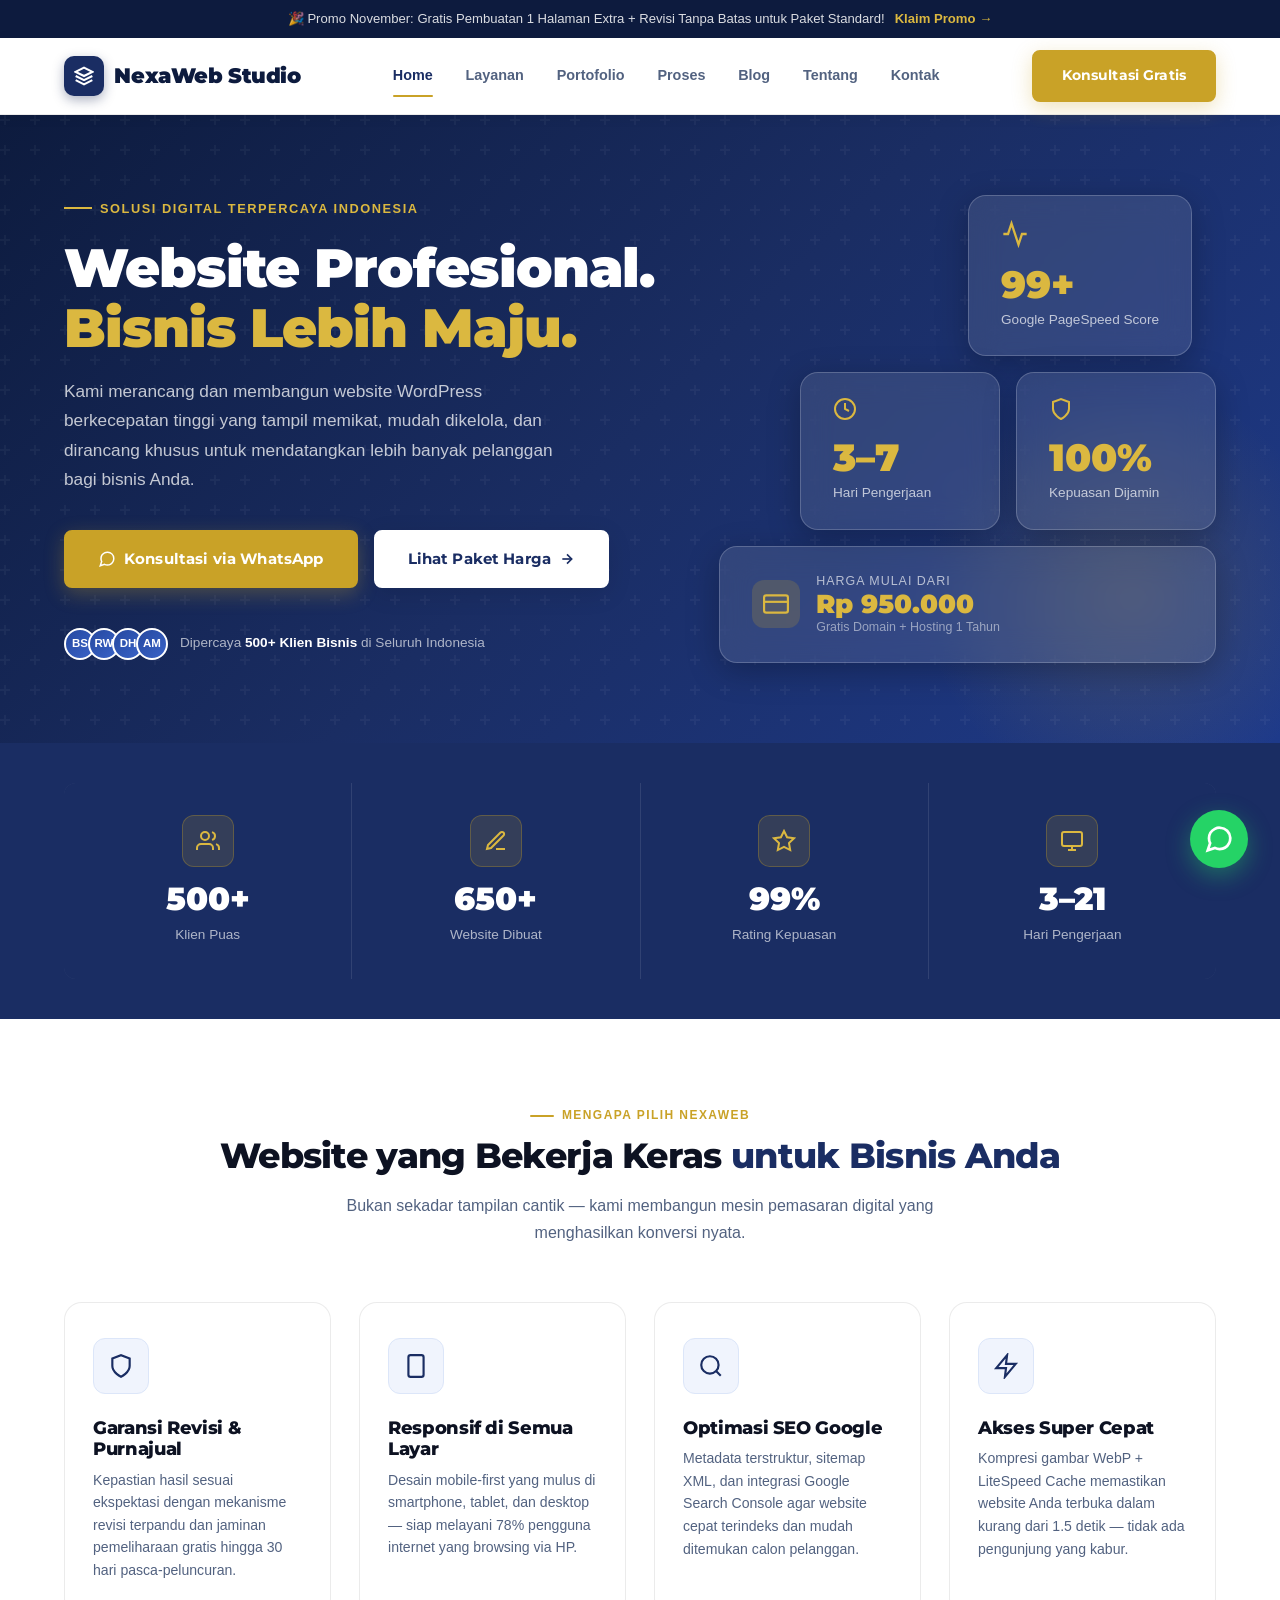
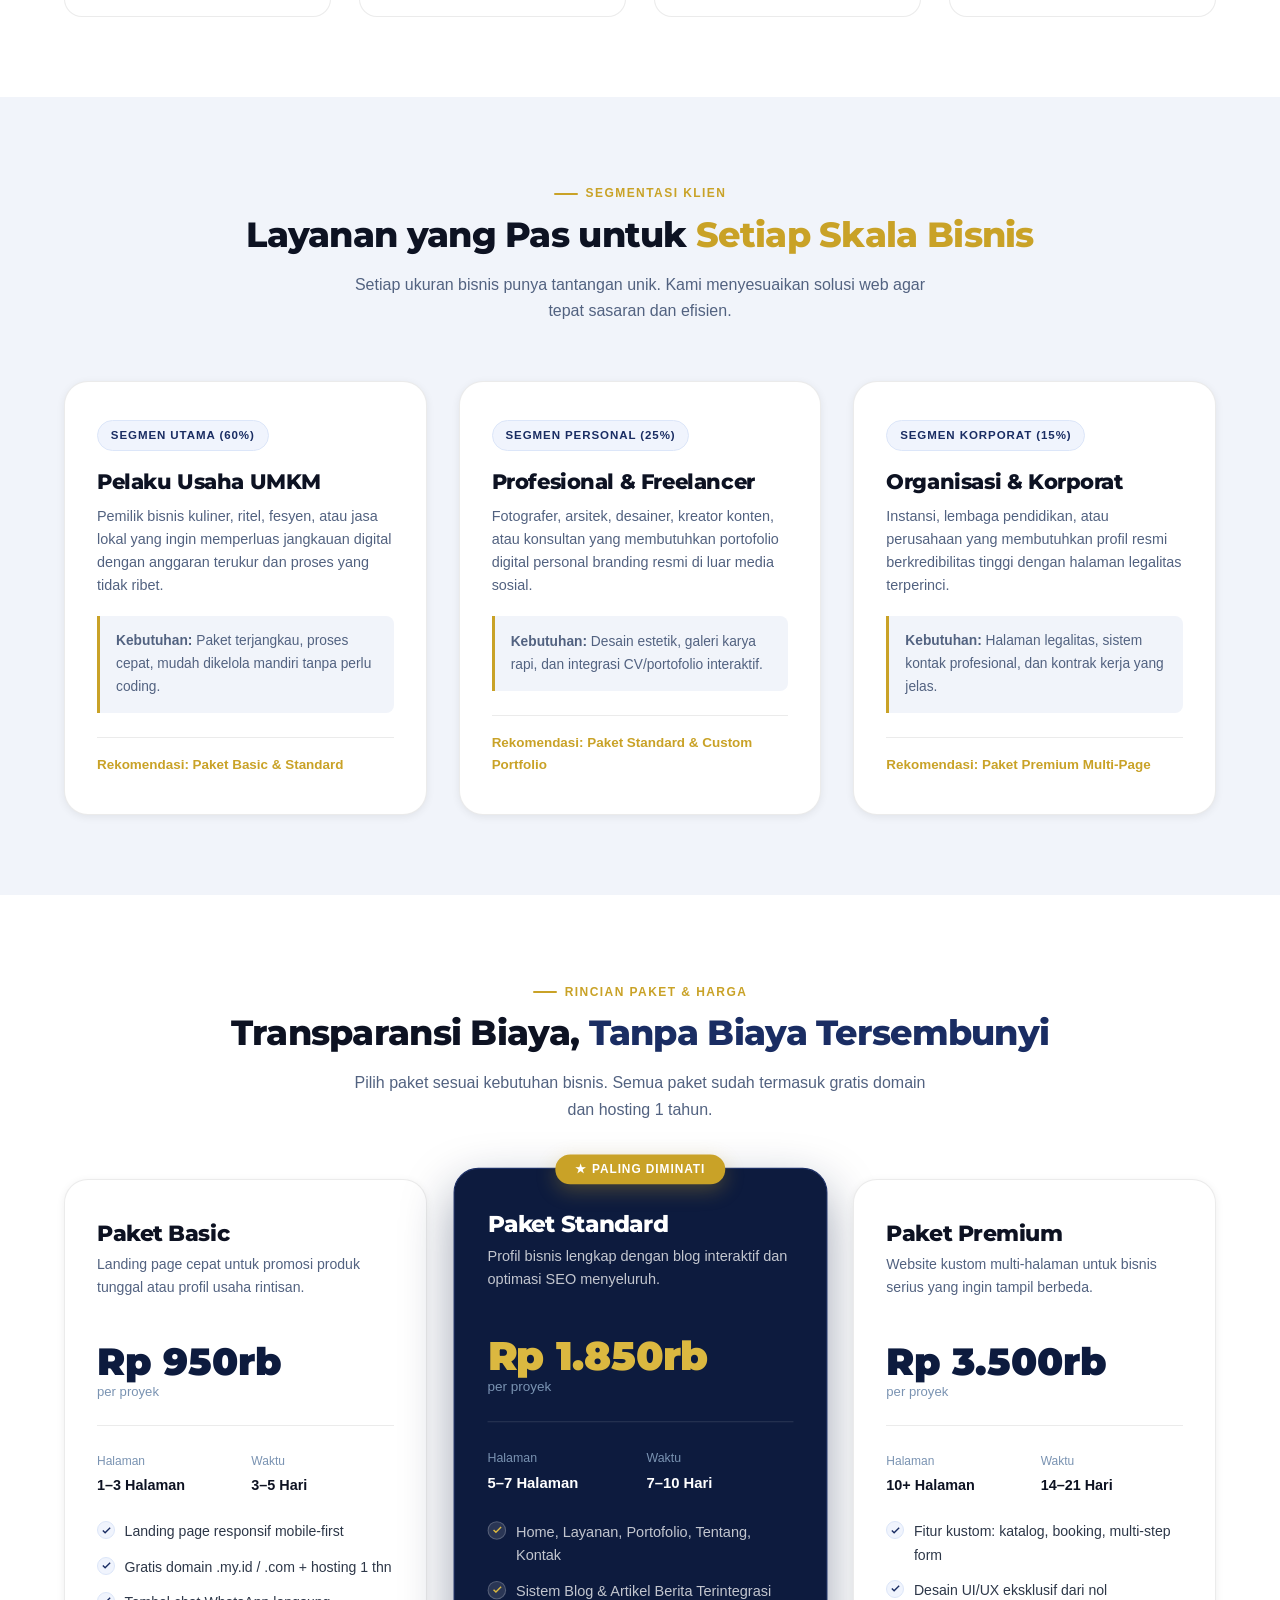
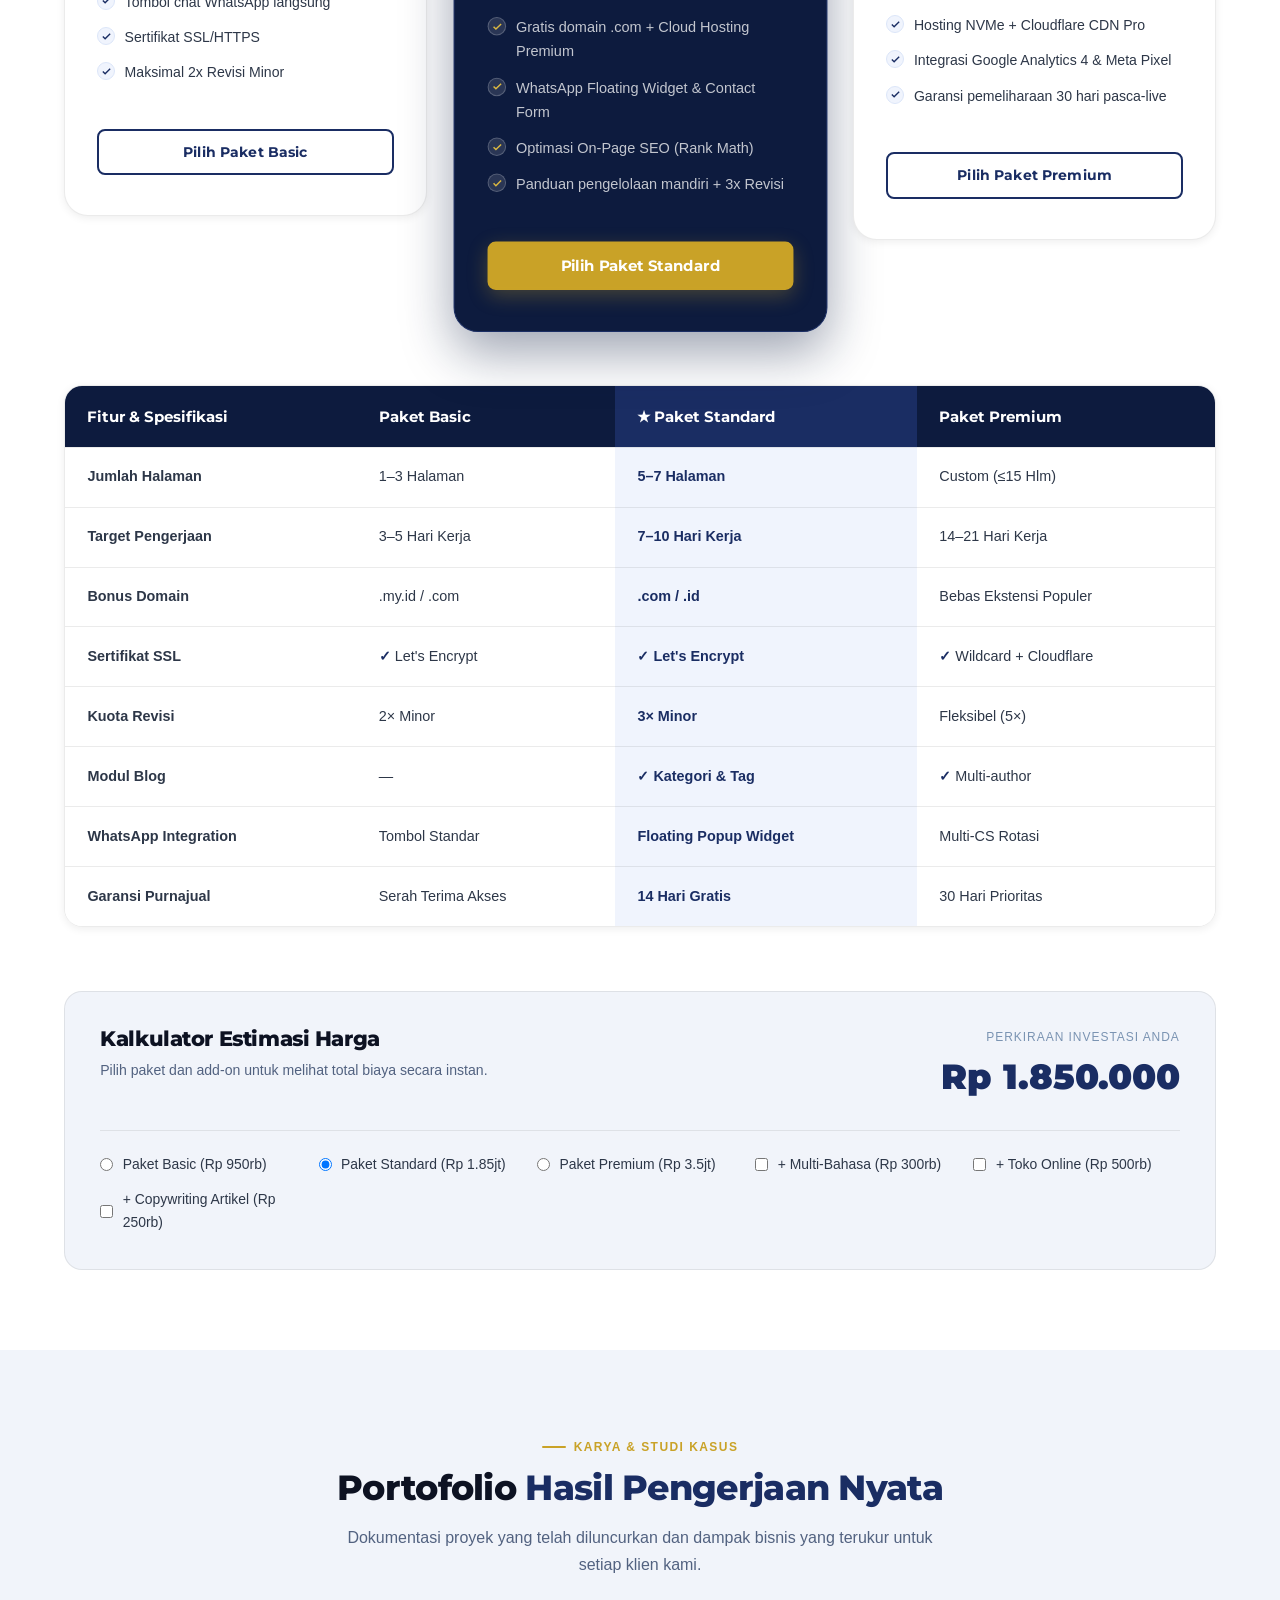
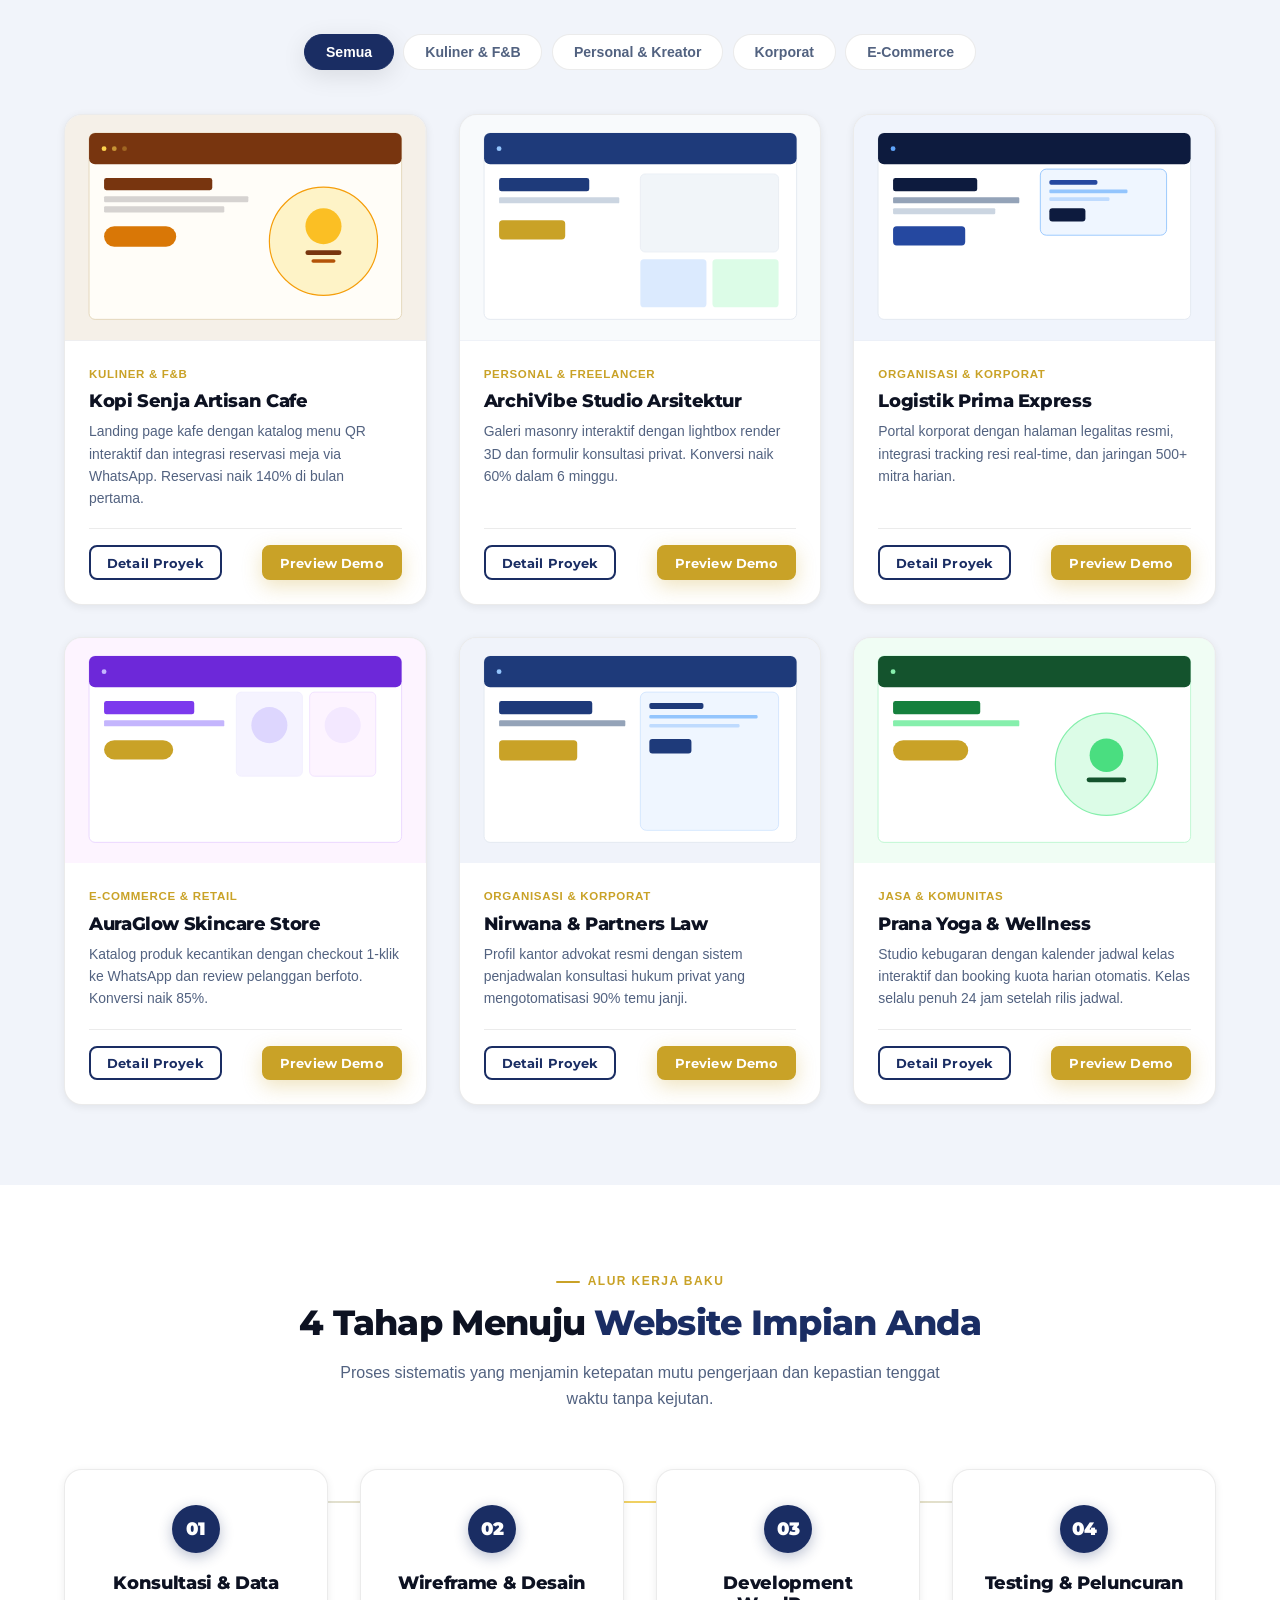
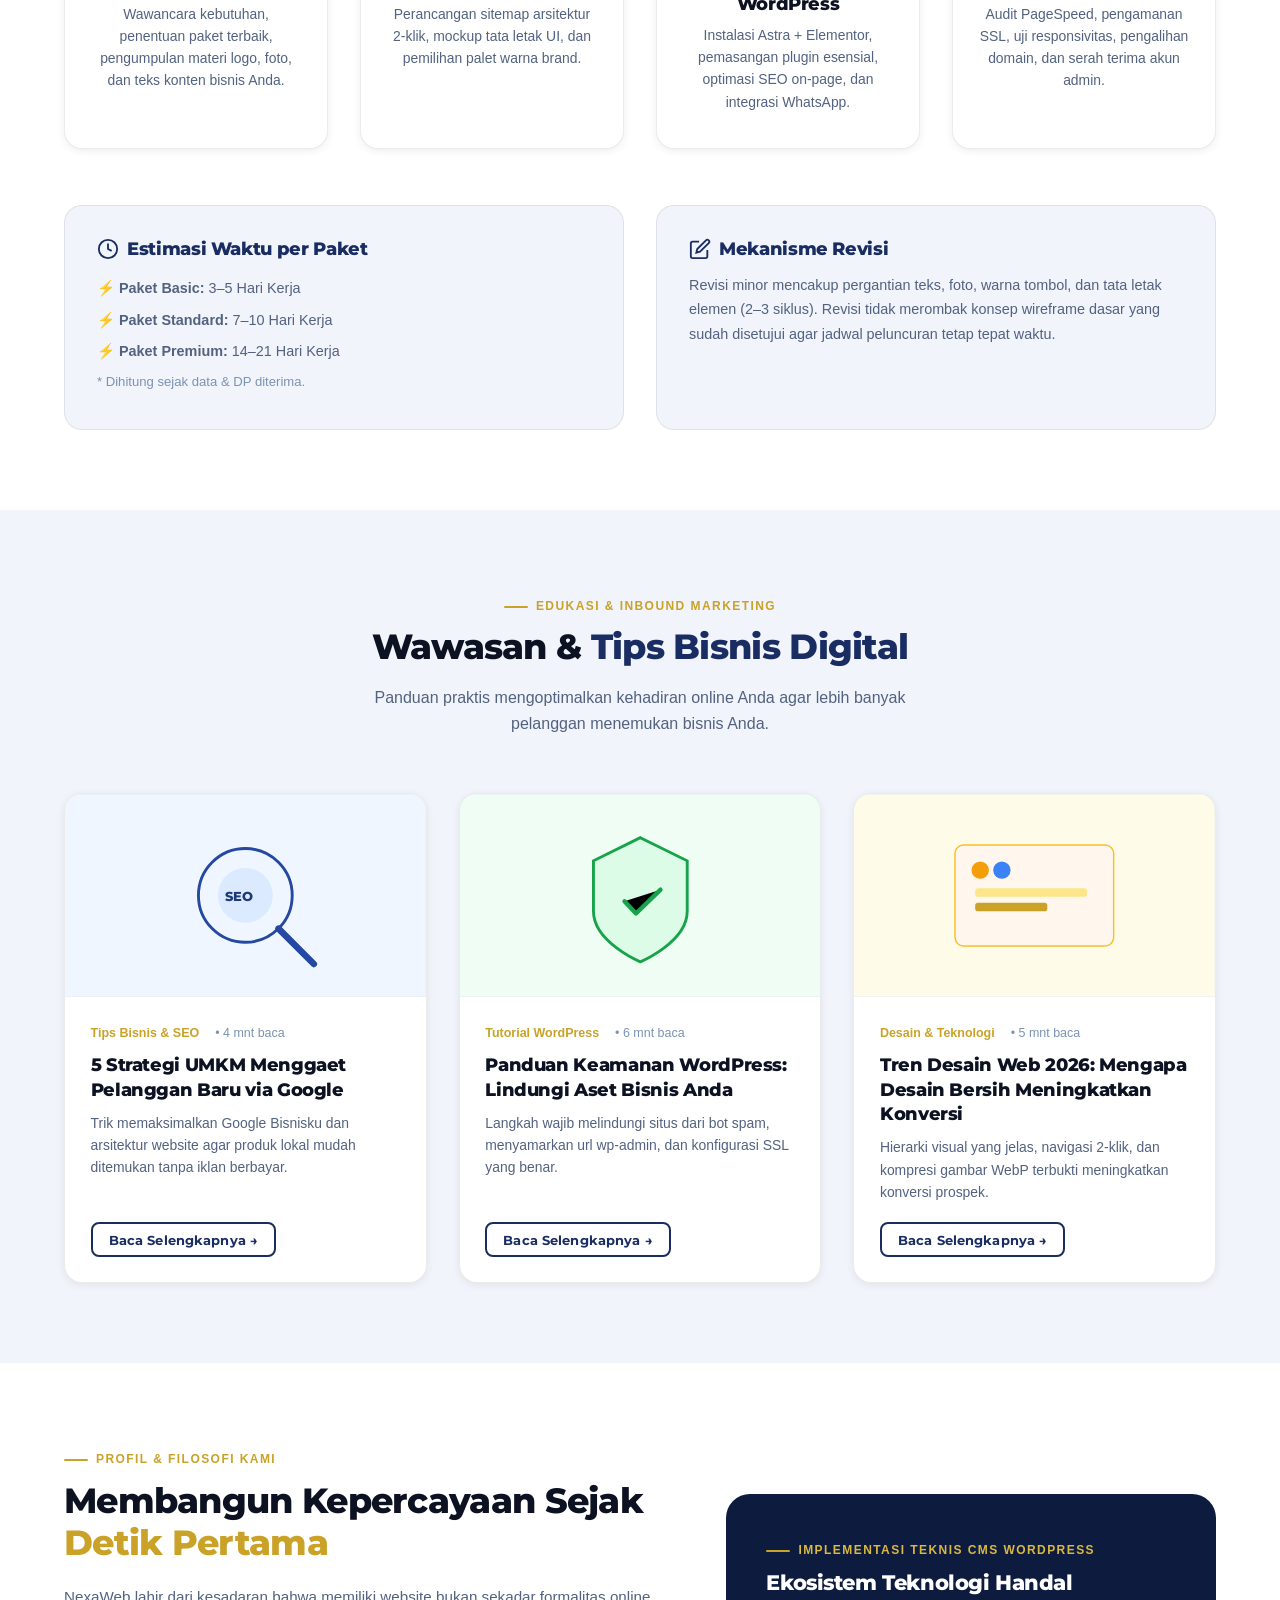
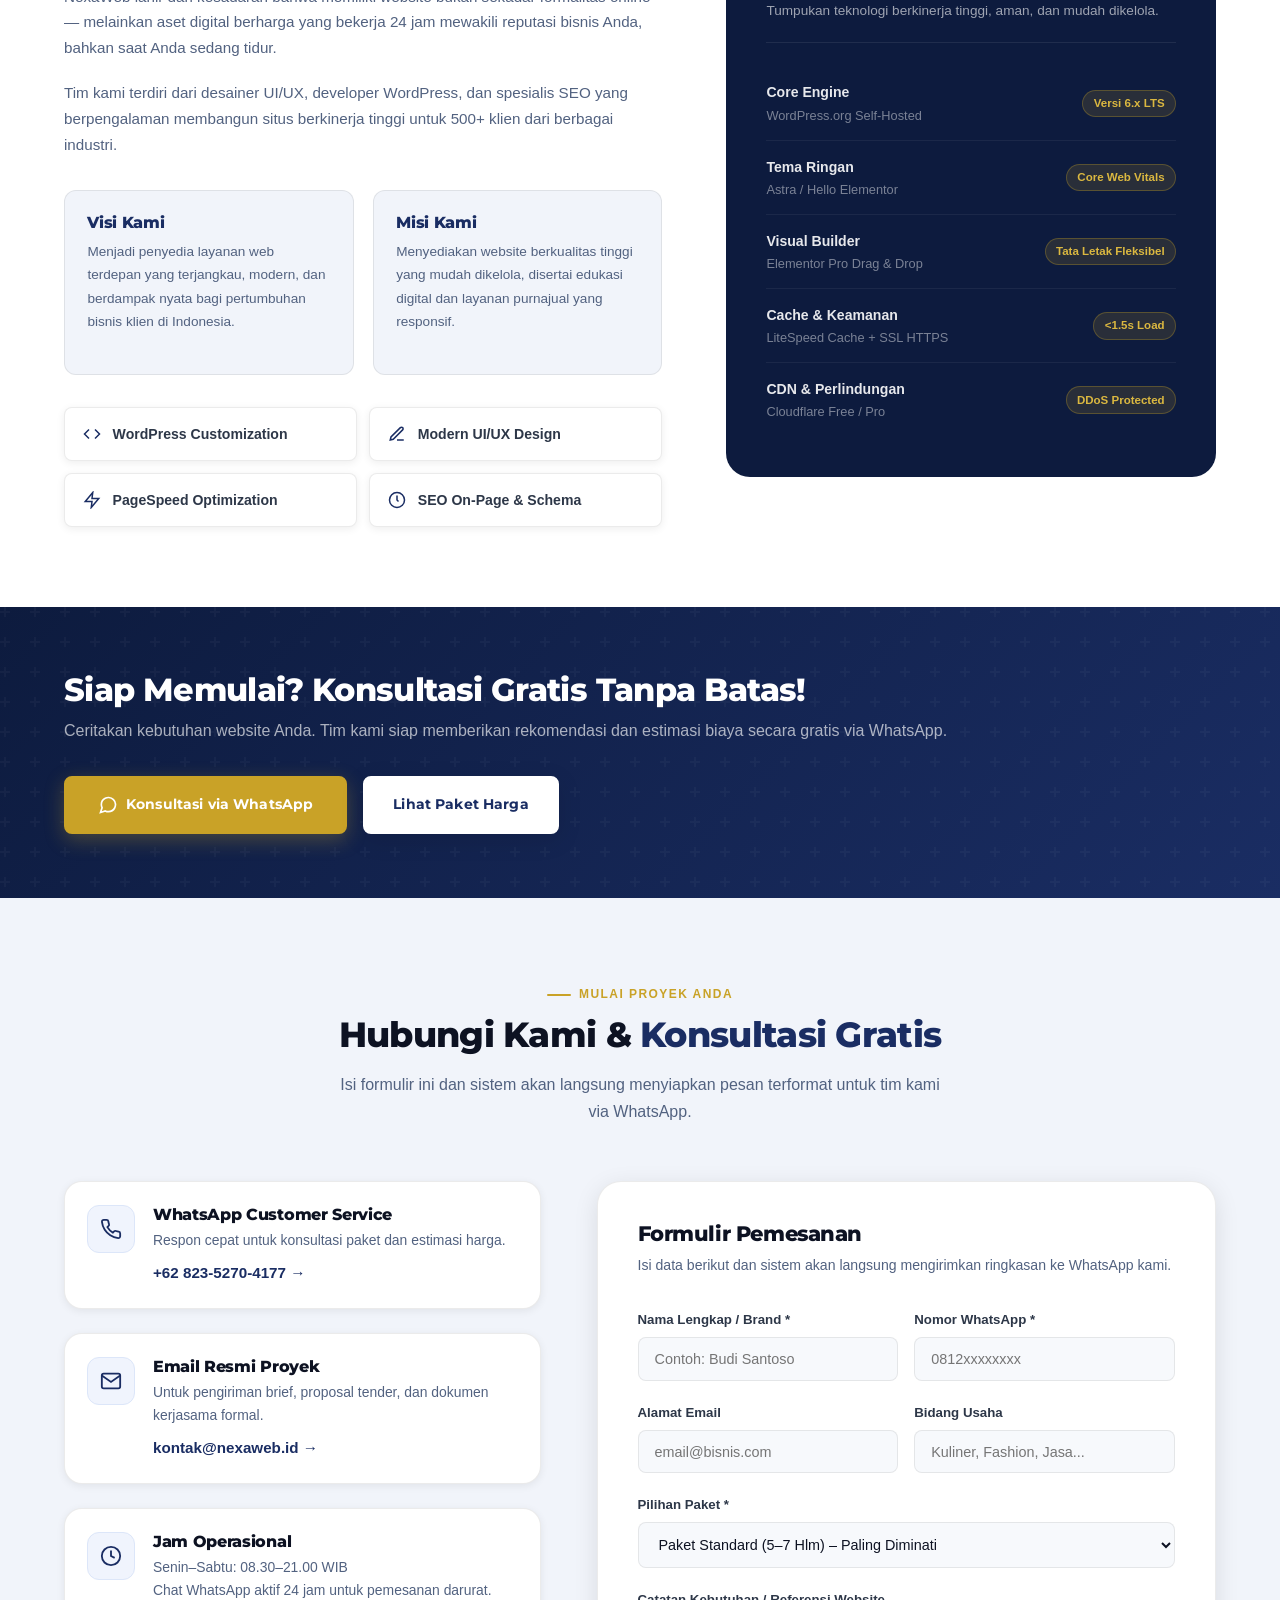
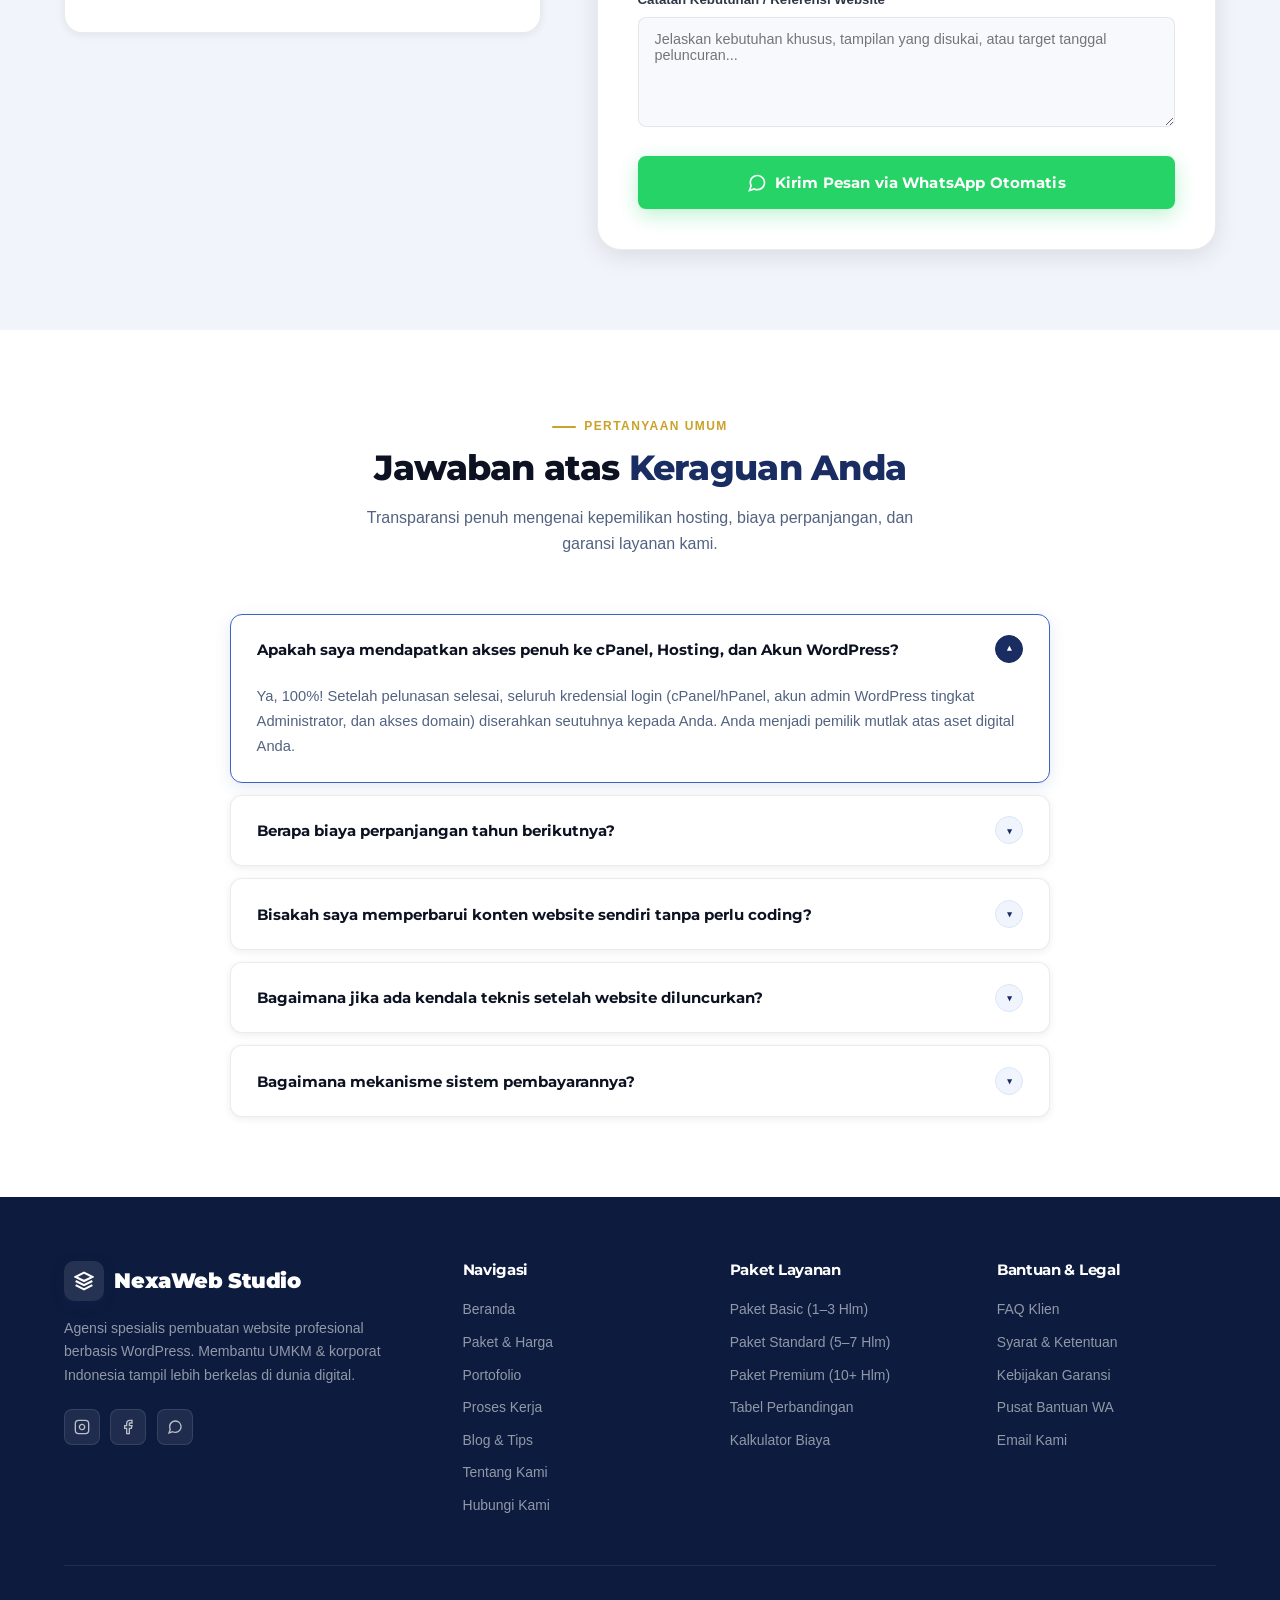
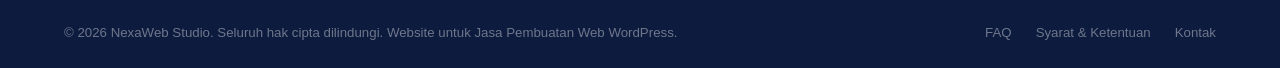
==== commit ff9e8851: "Update index.html" ====
--- a/index.html
+++ b/index.html
@@ -8,7 +8,7 @@
   <link rel="preconnect" href="https://fonts.googleapis.com">
   <link rel="preconnect" href="https://fonts.gstatic.com" crossorigin>
   <link href="https://fonts.googleapis.com/css2?family=Inter:wght@400;500;600;700&family=Montserrat:wght@600;700;800;900&display=swap" rel="stylesheet">
-  <link rel="stylesheet" href="css/style.css">
+  <link rel="stylesheet" href="style.css">
 </head>
 <body>
 <!-- ============================================================
@@ -1115,8 +1115,6 @@
      12. FOOTER  (Slide 9 & 10 Blueprint)
      ============================================================ -->
 
-
-
 <footer class="site-footer">
   <div class="container">
 
@@ -1176,8 +1174,8 @@
         <h4>Bantuan &amp; Legal</h4>
         <ul class="footer-links">
           <li><a href="#faq">FAQ Klien</a></li>
-          <li><a href="">Syarat &amp; Ketentuan</a></li>
-          <li><a href="">Kebijakan Garansi</a></li>
+          <li><a href="syarat-ketentuan.html">Syarat &amp; Ketentuan</a></li>
+          <li><a href="syarat-ketentuan.html">Kebijakan Garansi</a></li>
           <li><a href="https://wa.me/6282352704177" target="_blank">Pusat Bantuan WA</a></li>
           <li><a href="mailto:kontak@nexaweb.id">Email Kami</a></li>
         </ul>
@@ -1189,7 +1187,7 @@
       <div>© 2026 NexaWeb Studio. Seluruh hak cipta dilindungi. Website untuk Jasa Pembuatan Web WordPress.</div>
       <div class="footer-legal">
         <a href="#faq">FAQ</a>
-        <a href="">Syarat &amp; Ketentuan</a>
+        <a href="syarat-ketentuan.html">Syarat &amp; Ketentuan</a>
         <a href="#kontak">Kontak</a>
       </div>
     </div>
@@ -1258,7 +1256,6 @@
   </div>
 </div>
 
-
-<script src="js/app.js"></script>
+<script src="app.js"></script>
 </body>
 </html>
--- a/style.css
+++ b/style.css
@@ -0,0 +1,1667 @@
+/*
+Theme Name: NexaWeb Studio
+Theme URI: https://nexaweb.id
+Author: NexaWeb Studio
+Description: Tema WordPress untuk website jasa pembuatan web NexaWeb Studio. Dikonversi 1:1 dari desain HTML/CSS/JS asli tanpa mengubah tampilan: beranda, layanan, portofolio, proses, blog, tentang, kontak, FAQ, dan syarat & ketentuan.
+Version: 1.0.0
+Requires at least: 5.8
+Requires PHP: 7.4
+License: GNU General Public License v2 or later
+License URI: https://www.gnu.org/licenses/gpl-2.0.html
+Text Domain: nexaweb
+*/
+
+/* =====================================================
+   NexaWeb Studio – Professional Light Design System
+   Reference: Vidya Institute + Prosperum Finance
+   ===================================================== */
+
+:root {
+  /* Navy Blue Palette */
+  --navy-900: #0d1b3e;
+  --navy-800: #152350;
+  --navy-700: #1a2d63;
+  --navy-600: #1e3a7a;
+  --navy-500: #2548a0;
+  --navy-400: #3a63c8;
+  --navy-100: #dce6f9;
+  --navy-50:  #f0f4fd;
+
+  /* Gold / Amber Accent */
+  --gold-500:  #c9a227;
+  --gold-400:  #dbb840;
+  --gold-300:  #f0d060;
+  --gold-100:  #fdf5d9;
+  --gold-dark: #a68318;
+
+  /* Neutral / Background */
+  --bg-page:    #f7f9fc;
+  --bg-white:   #ffffff;
+  --bg-light:   #f1f4fa;
+  --bg-muted:   #e8ecf5;
+
+  /* Text */
+  --text-900: #0d1222;
+  --text-700: #2d3748;
+  --text-500: #526280;
+  --text-400: #7a93b2;
+  --text-white: #ffffff;
+
+  /* Borders */
+  --border-light: rgba(0,0,0,0.08);
+  --border-gold:  rgba(201,162,39,0.4);
+
+  /* Fonts */
+  --font-heading: 'Montserrat', -apple-system, BlinkMacSystemFont, sans-serif;
+  --font-body:    'Inter', -apple-system, BlinkMacSystemFont, sans-serif;
+
+  /* Radius */
+  --r-sm:   8px;
+  --r-md:  12px;
+  --r-lg:  18px;
+  --r-xl:  24px;
+  --r-full: 9999px;
+
+  /* Shadows */
+  --shadow-sm:   0 2px 8px rgba(0,0,0,0.07);
+  --shadow-md:   0 6px 24px rgba(0,0,0,0.10);
+  --shadow-lg:   0 16px 48px rgba(0,0,0,0.13);
+  --shadow-gold: 0 6px 20px rgba(201,162,39,0.30);
+
+  --transition: all 0.28s cubic-bezier(0.16,1,0.3,1);
+}
+
+/* ---- Reset ---- */
+*, *::before, *::after { box-sizing: border-box; margin: 0; padding: 0; }
+html { scroll-behavior: smooth; font-size: 16px; }
+body {
+  font-family: var(--font-body);
+  background: var(--bg-page);
+  color: var(--text-700);
+  line-height: 1.65;
+  overflow-x: hidden;
+}
+
+h1,h2,h3,h4,h5,h6 {
+  font-family: var(--font-heading);
+  font-weight: 800;
+  color: var(--text-900);
+  letter-spacing: -0.02em;
+  line-height: 1.2;
+}
+
+a { text-decoration: none; color: inherit; }
+img { max-width: 100%; display: block; }
+
+/* ===================== UTILITY ===================== */
+.container {
+  width: 100%;
+  max-width: 1200px;
+  margin: 0 auto;
+  padding: 0 1.5rem;
+}
+
+section { padding: 5rem 0; }
+
+.section-label {
+  display: inline-flex;
+  align-items: center;
+  gap: 0.5rem;
+  font-size: 0.75rem;
+  font-weight: 700;
+  letter-spacing: 0.12em;
+  text-transform: uppercase;
+  color: var(--gold-500);
+  margin-bottom: 0.6rem;
+}
+
+.section-label::before {
+  content: "";
+  display: inline-block;
+  width: 24px;
+  height: 2px;
+  background: var(--gold-500);
+  border-radius: 2px;
+}
+
+.section-title {
+  font-size: 2.2rem;
+  color: var(--text-900);
+  margin-bottom: 1rem;
+}
+
+.section-subtitle {
+  font-size: 1rem;
+  color: var(--text-500);
+  max-width: 600px;
+}
+
+.section-header {
+  text-align: center;
+  margin-bottom: 3.5rem;
+}
+
+.section-header .section-label { justify-content: center; }
+.section-header .section-subtitle { margin: 0 auto; }
+
+.navy-text   { color: var(--navy-700); }
+.gold-text   { color: var(--gold-500); }
+.white-text  { color: #fff; }
+
+/* ===================== BUTTONS ===================== */
+.btn {
+  display: inline-flex;
+  align-items: center;
+  justify-content: center;
+  gap: 0.5rem;
+  font-family: var(--font-heading);
+  font-size: 0.88rem;
+  font-weight: 700;
+  padding: 0.78rem 1.75rem;
+  border-radius: var(--r-sm);
+  cursor: pointer;
+  transition: var(--transition);
+  border: 2px solid transparent;
+  letter-spacing: 0.01em;
+}
+
+.btn-gold {
+  background: var(--gold-500);
+  color: #fff;
+  border-color: var(--gold-500);
+  box-shadow: var(--shadow-gold);
+}
+.btn-gold:hover {
+  background: var(--gold-dark);
+  border-color: var(--gold-dark);
+  transform: translateY(-2px);
+  box-shadow: 0 10px 28px rgba(201,162,39,0.4);
+}
+
+.btn-navy {
+  background: var(--navy-700);
+  color: #fff;
+  border-color: var(--navy-700);
+  box-shadow: var(--shadow-md);
+}
+.btn-navy:hover {
+  background: var(--navy-900);
+  border-color: var(--navy-900);
+  transform: translateY(-2px);
+}
+
+.btn-outline-navy {
+  background: transparent;
+  color: var(--navy-700);
+  border-color: var(--navy-700);
+}
+.btn-outline-navy:hover {
+  background: var(--navy-700);
+  color: #fff;
+  transform: translateY(-2px);
+}
+
+.btn-outline-gold {
+  background: transparent;
+  color: var(--gold-500);
+  border-color: var(--gold-500);
+}
+.btn-outline-gold:hover {
+  background: var(--gold-500);
+  color: #fff;
+  transform: translateY(-2px);
+}
+
+.btn-white {
+  background: #fff;
+  color: var(--navy-700);
+  border-color: #fff;
+  box-shadow: var(--shadow-md);
+}
+.btn-white:hover {
+  background: var(--navy-50);
+  transform: translateY(-2px);
+}
+
+.btn-whatsapp {
+  background: #25d366;
+  color: #fff;
+  border-color: #25d366;
+  box-shadow: 0 6px 20px rgba(37,211,102,0.3);
+}
+.btn-whatsapp:hover {
+  background: #1dbe5a;
+  border-color: #1dbe5a;
+  transform: translateY(-2px);
+}
+
+/* ===================== TOP BAR (Announcement) ===================== */
+.top-announcement {
+  background: var(--navy-900);
+  color: rgba(255,255,255,0.85);
+  text-align: center;
+  font-size: 0.82rem;
+  padding: 0.5rem 1rem;
+  font-weight: 500;
+}
+
+.top-announcement a { color: var(--gold-400); font-weight: 700; margin-left: 0.4rem; }
+
+/* ===================== HEADER / NAVBAR ===================== */
+header.site-header {
+  position: sticky;
+  top: 0;
+  z-index: 1000;
+  background: #fff;
+  border-bottom: 1px solid var(--border-light);
+  box-shadow: 0 2px 12px rgba(0,0,0,0.07);
+  transition: var(--transition);
+}
+
+.nav-inner {
+  display: flex;
+  align-items: center;
+  justify-content: space-between;
+  height: 76px;
+}
+
+.brand-logo {
+  display: flex;
+  align-items: center;
+  gap: 0.65rem;
+  font-family: var(--font-heading);
+  font-weight: 900;
+  font-size: 1.3rem;
+  color: var(--navy-900);
+  letter-spacing: -0.02em;
+}
+
+.brand-badge {
+  width: 40px;
+  height: 40px;
+  background: var(--navy-700);
+  border-radius: 10px;
+  display: flex;
+  align-items: center;
+  justify-content: center;
+  color: #fff;
+  box-shadow: 0 4px 12px rgba(21,35,80,0.35);
+}
+
+.main-nav {
+  display: flex;
+  align-items: center;
+  gap: 0.25rem;
+  list-style: none;
+}
+
+.nav-link {
+  font-size: 0.9rem;
+  font-weight: 600;
+  color: var(--text-500);
+  padding: 0.55rem 0.9rem;
+  border-radius: var(--r-sm);
+  transition: var(--transition);
+  position: relative;
+  cursor: pointer;
+}
+
+.nav-link:hover, .nav-link.active {
+  color: var(--navy-700);
+}
+
+.nav-link.active::after {
+  content: "";
+  position: absolute;
+  bottom: -1px;
+  left: 0.9rem;
+  right: 0.9rem;
+  height: 2.5px;
+  background: var(--gold-500);
+  border-radius: 2px;
+}
+
+.nav-cta-group {
+  display: flex;
+  align-items: center;
+  gap: 0.75rem;
+}
+
+.mobile-toggle {
+  display: none;
+  background: none;
+  border: none;
+  color: var(--navy-700);
+  cursor: pointer;
+  padding: 0.4rem;
+}
+
+/* ===================== HERO SECTION ===================== */
+.hero-section {
+  background: linear-gradient(135deg, var(--navy-900) 0%, var(--navy-700) 50%, #1e3a8a 100%);
+  position: relative;
+  overflow: hidden;
+  padding: 0;
+  min-height: 580px;
+  display: flex;
+  align-items: center;
+}
+
+/* Subtle grid pattern like Prosperum */
+.hero-section::before {
+  content: "";
+  position: absolute;
+  inset: 0;
+  background-image: url("data:image/svg+xml,%3Csvg width='60' height='60' viewBox='0 0 60 60' xmlns='http://www.w3.org/2000/svg'%3E%3Cg fill='none' fill-rule='evenodd'%3E%3Cg fill='%23ffffff' fill-opacity='0.04'%3E%3Cpath d='M36 34v-4h-2v4h-4v2h4v4h2v-4h4v-2h-4zm0-30V0h-2v4h-4v2h4v4h2V6h4V4h-4zM6 34v-4H4v4H0v2h4v4h2v-4h4v-2H6zM6 4V0H4v4H0v2h4v4h2V6h4V4H6z'/%3E%3C/g%3E%3C/g%3E%3C/svg%3E");
+  pointer-events: none;
+  z-index: 0;
+}
+
+.hero-section::after {
+  content: "";
+  position: absolute;
+  bottom: -60px;
+  right: -60px;
+  width: 420px;
+  height: 420px;
+  background: radial-gradient(circle, rgba(201,162,39,0.18) 0%, transparent 70%);
+  pointer-events: none;
+  z-index: 0;
+}
+
+.hero-inner {
+  position: relative;
+  z-index: 1;
+  display: grid;
+  grid-template-columns: 1.1fr 0.9fr;
+  gap: 3rem;
+  align-items: center;
+  padding: 5rem 0;
+}
+
+.hero-eyebrow {
+  display: flex;
+  align-items: center;
+  gap: 0.5rem;
+  font-size: 0.8rem;
+  font-weight: 700;
+  letter-spacing: 0.12em;
+  text-transform: uppercase;
+  color: var(--gold-400);
+  margin-bottom: 1.2rem;
+}
+
+.hero-eyebrow::before {
+  content: "";
+  display: inline-block;
+  width: 28px;
+  height: 2px;
+  background: var(--gold-400);
+}
+
+.hero-content h1 {
+  font-size: 3.4rem;
+  color: #fff;
+  font-weight: 900;
+  line-height: 1.1;
+  margin-bottom: 1.2rem;
+}
+
+.hero-content h1 span {
+  color: var(--gold-400);
+  display: block;
+}
+
+.hero-lead {
+  font-size: 1.08rem;
+  color: rgba(255,255,255,0.75);
+  margin-bottom: 2.2rem;
+  line-height: 1.7;
+  max-width: 520px;
+}
+
+.hero-actions {
+  display: flex;
+  flex-wrap: wrap;
+  gap: 1rem;
+  margin-bottom: 2.5rem;
+}
+
+.hero-social-proof {
+  display: flex;
+  align-items: center;
+  gap: 0.75rem;
+  font-size: 0.85rem;
+  color: rgba(255,255,255,0.65);
+}
+
+.avatar-stack {
+  display: flex;
+}
+
+.avatar-stack span {
+  width: 32px;
+  height: 32px;
+  border-radius: 50%;
+  background: linear-gradient(135deg, var(--navy-500), var(--navy-400));
+  border: 2px solid #fff;
+  display: flex;
+  align-items: center;
+  justify-content: center;
+  font-size: 0.72rem;
+  font-weight: 700;
+  color: #fff;
+  margin-left: -8px;
+}
+
+.avatar-stack span:first-child { margin-left: 0; }
+
+/* Hero right: stats cards floating */
+.hero-visual {
+  display: flex;
+  flex-direction: column;
+  gap: 1rem;
+  align-items: flex-end;
+}
+
+.hero-stat-card {
+  background: rgba(255,255,255,0.1);
+  backdrop-filter: blur(16px);
+  border: 1px solid rgba(255,255,255,0.2);
+  border-radius: var(--r-lg);
+  padding: 1.5rem 2rem;
+  color: #fff;
+  min-width: 200px;
+  box-shadow: 0 8px 32px rgba(0,0,0,0.25);
+  transition: var(--transition);
+}
+
+.hero-stat-card:hover { transform: translateY(-4px); }
+
+.hero-stat-card .stat-number {
+  font-size: 2.4rem;
+  font-weight: 900;
+  font-family: var(--font-heading);
+  color: var(--gold-400);
+  line-height: 1;
+}
+
+.hero-stat-card .stat-desc {
+  font-size: 0.85rem;
+  color: rgba(255,255,255,0.7);
+  margin-top: 0.3rem;
+}
+
+.hero-stat-card .stat-icon {
+  color: var(--gold-400);
+  margin-bottom: 0.6rem;
+}
+
+/* Badge overlay style */
+.hero-badge-overlay {
+  position: relative;
+  align-self: flex-start;
+}
+
+/* ===================== STATS BAR ===================== */
+.stats-bar {
+  background: var(--navy-700);
+  padding: 2.5rem 0;
+}
+
+.stats-bar-grid {
+  display: grid;
+  grid-template-columns: repeat(4, 1fr);
+  gap: 1px;
+  background: rgba(255,255,255,0.1);
+  border-radius: var(--r-md);
+  overflow: hidden;
+}
+
+.stat-box {
+  background: var(--navy-700);
+  padding: 2rem 1.5rem;
+  text-align: center;
+  display: flex;
+  flex-direction: column;
+  align-items: center;
+  gap: 0.6rem;
+  transition: var(--transition);
+}
+
+.stat-box:hover {
+  background: var(--navy-600);
+}
+
+.stat-box .stat-icon-wrap {
+  width: 52px;
+  height: 52px;
+  border-radius: var(--r-md);
+  background: rgba(201,162,39,0.15);
+  border: 1px solid rgba(201,162,39,0.3);
+  display: flex;
+  align-items: center;
+  justify-content: center;
+  color: var(--gold-400);
+  margin-bottom: 0.4rem;
+}
+
+.stat-box .stat-num {
+  font-size: 2rem;
+  font-weight: 900;
+  font-family: var(--font-heading);
+  color: #fff;
+  line-height: 1;
+}
+
+.stat-box .stat-label {
+  font-size: 0.85rem;
+  color: rgba(255,255,255,0.65);
+}
+
+/* ===================== VALUE PROPOSITION CARDS ===================== */
+.value-section { background: var(--bg-white); }
+
+.value-grid {
+  display: grid;
+  grid-template-columns: repeat(4, 1fr);
+  gap: 1.75rem;
+}
+
+.value-card {
+  background: var(--bg-white);
+  border: 1.5px solid var(--border-light);
+  border-radius: var(--r-lg);
+  padding: 2.2rem 1.75rem;
+  transition: var(--transition);
+  position: relative;
+  overflow: hidden;
+}
+
+.value-card::before {
+  content: "";
+  position: absolute;
+  top: 0;
+  left: 0;
+  right: 0;
+  height: 3px;
+  background: linear-gradient(90deg, var(--navy-700), var(--gold-500));
+  transform: scaleX(0);
+  transform-origin: left;
+  transition: transform 0.35s ease;
+}
+
+.value-card:hover {
+  border-color: var(--navy-100);
+  box-shadow: var(--shadow-lg);
+  transform: translateY(-6px);
+}
+
+.value-card:hover::before { transform: scaleX(1); }
+
+.value-icon {
+  width: 56px;
+  height: 56px;
+  border-radius: var(--r-md);
+  background: var(--navy-50);
+  border: 1.5px solid var(--navy-100);
+  display: flex;
+  align-items: center;
+  justify-content: center;
+  color: var(--navy-700);
+  margin-bottom: 1.4rem;
+}
+
+.value-card h3 {
+  font-size: 1.1rem;
+  color: var(--text-900);
+  margin-bottom: 0.6rem;
+}
+
+.value-card p {
+  font-size: 0.88rem;
+  color: var(--text-500);
+  line-height: 1.6;
+}
+
+/* ===================== USER PERSONA ===================== */
+.persona-section { background: var(--bg-light); }
+
+.persona-grid {
+  display: grid;
+  grid-template-columns: repeat(3, 1fr);
+  gap: 2rem;
+}
+
+.persona-card {
+  background: var(--bg-white);
+  border: 1.5px solid var(--border-light);
+  border-radius: var(--r-xl);
+  padding: 2.4rem 2rem;
+  box-shadow: var(--shadow-sm);
+  transition: var(--transition);
+  display: flex;
+  flex-direction: column;
+}
+
+.persona-card:hover {
+  box-shadow: var(--shadow-md);
+  transform: translateY(-4px);
+}
+
+.persona-badge-new {
+  font-size: 0.72rem;
+  font-weight: 700;
+  letter-spacing: 0.08em;
+  text-transform: uppercase;
+  color: var(--navy-700);
+  background: var(--navy-50);
+  border: 1.5px solid var(--navy-100);
+  padding: 0.3rem 0.8rem;
+  border-radius: var(--r-full);
+  display: inline-block;
+  margin-bottom: 1.2rem;
+  width: fit-content;
+}
+
+.persona-card h3 {
+  font-size: 1.3rem;
+  margin-bottom: 0.6rem;
+}
+
+.persona-detail {
+  font-size: 0.9rem;
+  color: var(--text-500);
+  margin-bottom: 1.2rem;
+  flex-grow: 1;
+  line-height: 1.6;
+}
+
+.persona-req-box {
+  background: var(--bg-light);
+  border-left: 3px solid var(--gold-500);
+  border-radius: 0 var(--r-sm) var(--r-sm) 0;
+  padding: 0.9rem 1rem;
+  font-size: 0.86rem;
+  color: var(--text-500);
+  margin-bottom: 1.5rem;
+}
+
+.persona-rec {
+  padding-top: 1rem;
+  border-top: 1px solid var(--border-light);
+  font-size: 0.84rem;
+  color: var(--gold-500);
+  font-weight: 700;
+}
+
+/* ===================== PRICING (LAYANAN) ===================== */
+.pricing-section { background: var(--bg-white); }
+
+.pricing-grid {
+  display: grid;
+  grid-template-columns: repeat(3, 1fr);
+  gap: 2rem;
+  align-items: start;
+}
+
+.pricing-card {
+  background: var(--bg-white);
+  border: 1.5px solid var(--border-light);
+  border-radius: var(--r-xl);
+  padding: 2.5rem 2rem;
+  position: relative;
+  display: flex;
+  flex-direction: column;
+  box-shadow: var(--shadow-sm);
+  transition: var(--transition);
+}
+
+.pricing-card:hover {
+  box-shadow: var(--shadow-lg);
+  transform: translateY(-4px);
+}
+
+.pricing-card.featured {
+  background: var(--navy-900);
+  border-color: var(--navy-700);
+  box-shadow: 0 20px 50px rgba(13,27,62,0.4);
+  transform: scale(1.03);
+  color: #fff;
+}
+
+.pricing-card.featured:hover {
+  transform: scale(1.03) translateY(-4px);
+}
+
+.pricing-card.featured h3,
+.pricing-card.featured h4,
+.pricing-card.featured strong {
+  color: #fff;
+}
+
+.pricing-card.featured .price-num {
+  color: var(--gold-400);
+}
+
+.pricing-card.featured .plan-desc,
+.pricing-card.featured .plan-features li {
+  color: rgba(255,255,255,0.75);
+}
+
+.popular-ribbon {
+  position: absolute;
+  top: -14px;
+  left: 50%;
+  transform: translateX(-50%);
+  background: var(--gold-500);
+  color: #fff;
+  font-size: 0.72rem;
+  font-weight: 800;
+  letter-spacing: 0.08em;
+  text-transform: uppercase;
+  padding: 0.3rem 1.2rem;
+  border-radius: var(--r-full);
+  box-shadow: var(--shadow-gold);
+  white-space: nowrap;
+}
+
+.plan-title { font-size: 1.4rem; margin-bottom: 0.4rem; }
+
+.plan-desc { font-size: 0.88rem; color: var(--text-500); margin-bottom: 1.5rem; }
+
+.plan-price {
+  margin: 1.2rem 0 1.6rem;
+  padding-bottom: 1.4rem;
+  border-bottom: 1.5px solid var(--border-light);
+}
+
+.pricing-card.featured .plan-price {
+  border-color: rgba(255,255,255,0.12);
+}
+
+.price-num {
+  font-size: 2.4rem;
+  font-weight: 900;
+  font-family: var(--font-heading);
+  color: var(--navy-900);
+  line-height: 1;
+}
+
+.price-period { font-size: 0.82rem; color: var(--text-400); }
+
+.plan-meta {
+  display: grid;
+  grid-template-columns: 1fr 1fr;
+  gap: 0.75rem;
+  margin-bottom: 1.4rem;
+}
+
+.plan-meta-item span {
+  font-size: 0.75rem;
+  color: var(--text-400);
+  display: block;
+}
+
+.plan-meta-item strong {
+  font-size: 0.9rem;
+  color: var(--text-900);
+}
+
+.plan-features {
+  list-style: none;
+  margin-bottom: 2rem;
+  flex-grow: 1;
+}
+
+.plan-features li {
+  display: flex;
+  align-items: flex-start;
+  gap: 0.6rem;
+  font-size: 0.88rem;
+  color: var(--text-700);
+  margin-bottom: 0.75rem;
+}
+
+.plan-features li .check {
+  width: 18px;
+  height: 18px;
+  border-radius: 50%;
+  background: var(--navy-50);
+  border: 1.5px solid var(--navy-100);
+  display: flex;
+  align-items: center;
+  justify-content: center;
+  color: var(--navy-700);
+  flex-shrink: 0;
+  margin-top: 1px;
+}
+
+.pricing-card.featured .plan-features li .check {
+  background: rgba(255,255,255,0.12);
+  border-color: rgba(255,255,255,0.2);
+  color: var(--gold-400);
+}
+
+/* Compare Table */
+.table-responsive {
+  width: 100%;
+  overflow-x: auto;
+  border-radius: var(--r-lg);
+  border: 1.5px solid var(--border-light);
+  box-shadow: var(--shadow-sm);
+  margin-top: 4rem;
+}
+
+.compare-table {
+  width: 100%;
+  border-collapse: collapse;
+  text-align: left;
+  background: #fff;
+}
+
+.compare-table th, .compare-table td {
+  padding: 1.1rem 1.4rem;
+  border-bottom: 1px solid var(--border-light);
+  font-size: 0.9rem;
+}
+
+.compare-table th {
+  background: var(--navy-900);
+  color: #fff;
+  font-family: var(--font-heading);
+  font-size: 0.95rem;
+  font-weight: 700;
+}
+
+.compare-table th.featured-col { background: var(--navy-700); }
+.compare-table td.featured-col {
+  background: var(--navy-50);
+  font-weight: 600;
+  color: var(--navy-700);
+}
+
+.compare-table tr:last-child td { border-bottom: none; }
+.compare-table tr:hover td { background: var(--bg-light); }
+.compare-table td.featured-col:hover { background: var(--navy-100); }
+
+.check-icon { color: var(--navy-700); font-weight: bold; }
+
+/* ===================== PORTFOLIO ===================== */
+.portfolio-section { background: var(--bg-light); }
+
+.filter-tabs {
+  display: flex;
+  justify-content: center;
+  flex-wrap: wrap;
+  gap: 0.6rem;
+  margin-bottom: 2.8rem;
+}
+
+.tab-btn {
+  background: #fff;
+  border: 1.5px solid var(--border-light);
+  color: var(--text-500);
+  padding: 0.55rem 1.3rem;
+  border-radius: var(--r-full);
+  font-size: 0.88rem;
+  font-weight: 600;
+  cursor: pointer;
+  transition: var(--transition);
+  font-family: var(--font-body);
+}
+
+.tab-btn:hover, .tab-btn.active {
+  background: var(--navy-700);
+  border-color: var(--navy-700);
+  color: #fff;
+  box-shadow: var(--shadow-md);
+}
+
+.portfolio-grid {
+  display: grid;
+  grid-template-columns: repeat(3, 1fr);
+  gap: 2rem;
+}
+
+.portfolio-card {
+  background: #fff;
+  border: 1.5px solid var(--border-light);
+  border-radius: var(--r-lg);
+  overflow: hidden;
+  box-shadow: var(--shadow-sm);
+  transition: var(--transition);
+  display: flex;
+  flex-direction: column;
+}
+
+.portfolio-card:hover {
+  box-shadow: var(--shadow-lg);
+  transform: translateY(-6px);
+  border-color: var(--navy-100);
+}
+
+.portfolio-preview {
+  position: relative;
+  aspect-ratio: 16/10;
+  background: var(--bg-muted);
+  overflow: hidden;
+}
+
+.portfolio-preview svg {
+  width: 100%;
+  height: 100%;
+  transition: transform 0.5s ease;
+}
+
+.portfolio-card:hover .portfolio-preview svg {
+  transform: scale(1.04);
+}
+
+.portfolio-info { padding: 1.5rem; display: flex; flex-direction: column; flex-grow: 1; }
+
+.portfolio-cat {
+  font-size: 0.72rem;
+  font-weight: 700;
+  color: var(--gold-500);
+  text-transform: uppercase;
+  letter-spacing: 0.06em;
+  margin-bottom: 0.4rem;
+}
+
+.portfolio-title { font-size: 1.15rem; margin-bottom: 0.5rem; color: var(--text-900); }
+
+.portfolio-desc {
+  font-size: 0.87rem;
+  color: var(--text-500);
+  margin-bottom: 1.2rem;
+  flex-grow: 1;
+  line-height: 1.6;
+}
+
+.portfolio-footer {
+  display: flex;
+  align-items: center;
+  justify-content: space-between;
+  padding-top: 1rem;
+  border-top: 1px solid var(--border-light);
+  gap: 0.75rem;
+}
+
+/* ===================== PROCESS STEPS ===================== */
+.process-section { background: var(--bg-white); }
+
+.process-steps {
+  display: grid;
+  grid-template-columns: repeat(4, 1fr);
+  gap: 2rem;
+  position: relative;
+  margin-bottom: 3.5rem;
+}
+
+/* Connector line between steps */
+.process-steps::before {
+  content: "";
+  position: absolute;
+  top: 2rem;
+  left: calc(12.5% + 10px);
+  right: calc(12.5% + 10px);
+  height: 2px;
+  background: linear-gradient(90deg, var(--navy-100), var(--gold-300), var(--navy-100));
+  z-index: 0;
+}
+
+.process-card {
+  background: #fff;
+  border: 1.5px solid var(--border-light);
+  border-radius: var(--r-lg);
+  padding: 2.2rem 1.6rem;
+  position: relative;
+  z-index: 1;
+  text-align: center;
+  box-shadow: var(--shadow-sm);
+  transition: var(--transition);
+}
+
+.process-card:hover {
+  border-color: var(--navy-200, #b8c8f0);
+  box-shadow: var(--shadow-md);
+  transform: translateY(-4px);
+}
+
+.process-num-wrap {
+  width: 48px;
+  height: 48px;
+  border-radius: 50%;
+  background: var(--navy-700);
+  color: #fff;
+  font-size: 1.1rem;
+  font-weight: 900;
+  font-family: var(--font-heading);
+  display: flex;
+  align-items: center;
+  justify-content: center;
+  margin: 0 auto 1.2rem;
+  box-shadow: 0 4px 14px rgba(26,45,99,0.3);
+}
+
+.process-card h3 { font-size: 1.1rem; margin-bottom: 0.6rem; }
+.process-card p { font-size: 0.87rem; color: var(--text-500); line-height: 1.6; }
+
+.process-policies-grid {
+  display: grid;
+  grid-template-columns: 1fr 1fr;
+  gap: 2rem;
+}
+
+.policy-box {
+  background: var(--bg-light);
+  border: 1.5px solid var(--border-light);
+  border-radius: var(--r-lg);
+  padding: 2rem;
+}
+
+.policy-box h4 {
+  display: flex;
+  align-items: center;
+  gap: 0.5rem;
+  font-size: 1.1rem;
+  margin-bottom: 0.8rem;
+  color: var(--navy-700);
+}
+
+/* ===================== BLOG SECTION ===================== */
+.blog-section { background: var(--bg-light); }
+
+.blog-grid {
+  display: grid;
+  grid-template-columns: repeat(3, 1fr);
+  gap: 2rem;
+}
+
+.blog-card {
+  background: #fff;
+  border: 1.5px solid var(--border-light);
+  border-radius: var(--r-lg);
+  overflow: hidden;
+  box-shadow: var(--shadow-sm);
+  transition: var(--transition);
+  display: flex;
+  flex-direction: column;
+}
+
+.blog-card:hover {
+  box-shadow: var(--shadow-md);
+  transform: translateY(-4px);
+  border-color: var(--navy-100);
+}
+
+.blog-thumbnail { aspect-ratio: 16/9; background: var(--bg-muted); overflow: hidden; }
+
+.blog-content {
+  padding: 1.6rem;
+  display: flex;
+  flex-direction: column;
+  flex-grow: 1;
+}
+
+.blog-meta {
+  display: flex;
+  align-items: center;
+  gap: 1rem;
+  font-size: 0.78rem;
+  color: var(--text-400);
+  margin-bottom: 0.6rem;
+}
+
+.blog-meta .cat { color: var(--gold-500); font-weight: 700; }
+
+.blog-content h3 {
+  font-size: 1.1rem;
+  margin-bottom: 0.6rem;
+  line-height: 1.4;
+  color: var(--text-900);
+}
+
+.blog-content p {
+  font-size: 0.87rem;
+  color: var(--text-500);
+  margin-bottom: 1.2rem;
+  flex-grow: 1;
+  line-height: 1.6;
+}
+
+/* ===================== ABOUT SECTION ===================== */
+.about-section { background: var(--bg-white); }
+
+.about-grid {
+  display: grid;
+  grid-template-columns: 1.1fr 0.9fr;
+  gap: 4rem;
+  align-items: center;
+}
+
+.about-text h2 { font-size: 2.2rem; margin-bottom: 1.2rem; }
+.about-text p { color: var(--text-500); margin-bottom: 1.2rem; font-size: 0.95rem; line-height: 1.7; }
+
+.vision-mission-cards {
+  display: grid;
+  grid-template-columns: 1fr 1fr;
+  gap: 1.2rem;
+  margin-top: 2rem;
+}
+
+.vm-card {
+  background: var(--bg-light);
+  border: 1.5px solid var(--border-light);
+  border-radius: var(--r-md);
+  padding: 1.4rem;
+}
+
+.vm-card h4 {
+  color: var(--navy-700);
+  margin-bottom: 0.5rem;
+  font-size: 1rem;
+}
+
+.vm-card p { font-size: 0.85rem; color: var(--text-500); }
+
+.skills-list {
+  display: grid;
+  grid-template-columns: repeat(2, 1fr);
+  gap: 0.75rem;
+  margin-top: 2rem;
+}
+
+.skill-item {
+  background: var(--bg-white);
+  border: 1.5px solid var(--border-light);
+  border-radius: var(--r-sm);
+  padding: 0.9rem 1.1rem;
+  display: flex;
+  align-items: center;
+  gap: 0.75rem;
+  font-size: 0.88rem;
+  font-weight: 600;
+  color: var(--text-700);
+  box-shadow: var(--shadow-sm);
+}
+
+.skill-item svg { color: var(--navy-700); flex-shrink: 0; }
+
+/* Tech stack panel */
+.tech-panel {
+  background: var(--navy-900);
+  border-radius: var(--r-xl);
+  padding: 2.5rem;
+  color: #fff;
+}
+
+.tech-panel-header {
+  margin-bottom: 1.5rem;
+  padding-bottom: 1.2rem;
+  border-bottom: 1px solid rgba(255,255,255,0.08);
+}
+
+.tech-panel-header h3 { color: #fff; font-size: 1.3rem; }
+.tech-panel-header p { color: rgba(255,255,255,0.6); font-size: 0.85rem; margin-top: 0.3rem; }
+
+.tech-row {
+  display: flex;
+  align-items: center;
+  justify-content: space-between;
+  padding: 0.9rem 0;
+  border-bottom: 1px solid rgba(255,255,255,0.06);
+  font-size: 0.88rem;
+}
+
+.tech-row:last-child { border-bottom: none; }
+
+.tech-name { color: rgba(255,255,255,0.9); font-weight: 600; }
+.tech-desc { color: rgba(255,255,255,0.45); font-size: 0.8rem; }
+.tech-badge {
+  font-size: 0.72rem;
+  font-weight: 700;
+  color: var(--gold-400);
+  background: rgba(201,162,39,0.15);
+  border: 1px solid rgba(201,162,39,0.3);
+  padding: 0.2rem 0.65rem;
+  border-radius: var(--r-full);
+}
+
+/* ===================== CONTACT SECTION ===================== */
+.contact-section { background: var(--bg-light); }
+
+.contact-grid {
+  display: grid;
+  grid-template-columns: 1fr 1.3fr;
+  gap: 3.5rem;
+}
+
+.contact-info { display: flex; flex-direction: column; gap: 1.5rem; }
+
+.contact-card {
+  display: flex;
+  align-items: flex-start;
+  gap: 1.1rem;
+  background: #fff;
+  border: 1.5px solid var(--border-light);
+  border-radius: var(--r-lg);
+  padding: 1.4rem;
+  box-shadow: var(--shadow-sm);
+  transition: var(--transition);
+}
+
+.contact-card:hover {
+  border-color: var(--navy-100);
+  box-shadow: var(--shadow-md);
+}
+
+.contact-icon {
+  width: 48px;
+  height: 48px;
+  border-radius: var(--r-md);
+  background: var(--navy-50);
+  border: 1.5px solid var(--navy-100);
+  display: flex;
+  align-items: center;
+  justify-content: center;
+  color: var(--navy-700);
+  flex-shrink: 0;
+}
+
+.contact-card h4 { color: var(--text-900); font-size: 1rem; margin-bottom: 0.3rem; }
+.contact-card p { font-size: 0.87rem; color: var(--text-500); margin-bottom: 0.5rem; }
+.contact-card a { color: var(--navy-700); font-weight: 600; font-size: 0.95rem; }
+.contact-card a:hover { color: var(--gold-500); }
+
+.contact-form-wrap {
+  background: #fff;
+  border: 1.5px solid var(--border-light);
+  border-radius: var(--r-xl);
+  padding: 2.5rem;
+  box-shadow: var(--shadow-md);
+}
+
+.contact-form-wrap h3 { font-size: 1.3rem; margin-bottom: 0.4rem; }
+.contact-form-wrap p { color: var(--text-500); font-size: 0.88rem; margin-bottom: 2rem; }
+
+.form-group { margin-bottom: 1.3rem; }
+
+.form-label {
+  display: block;
+  font-size: 0.83rem;
+  font-weight: 700;
+  color: var(--text-700);
+  margin-bottom: 0.4rem;
+}
+
+.form-input, .form-select, .form-textarea {
+  width: 100%;
+  background: var(--bg-page);
+  border: 1.5px solid var(--border-light);
+  border-radius: var(--r-sm);
+  padding: 0.8rem 1rem;
+  color: var(--text-900);
+  font-family: var(--font-body);
+  font-size: 0.9rem;
+  transition: var(--transition);
+}
+
+.form-input:focus, .form-select:focus, .form-textarea:focus {
+  outline: none;
+  border-color: var(--navy-500);
+  box-shadow: 0 0 0 3px rgba(37,72,160,0.12);
+  background: #fff;
+}
+
+.form-textarea { min-height: 110px; resize: vertical; }
+
+/* ===================== FAQ ===================== */
+.faq-section { background: var(--bg-white); }
+
+.faq-list {
+  max-width: 820px;
+  margin: 0 auto;
+  display: flex;
+  flex-direction: column;
+  gap: 0.75rem;
+}
+
+.faq-item {
+  background: #fff;
+  border: 1.5px solid var(--border-light);
+  border-radius: var(--r-md);
+  overflow: hidden;
+  transition: var(--transition);
+  box-shadow: var(--shadow-sm);
+}
+
+.faq-item.active {
+  border-color: var(--navy-400);
+  box-shadow: 0 4px 16px rgba(37,72,160,0.12);
+}
+
+.faq-question {
+  padding: 1.3rem 1.6rem;
+  cursor: pointer;
+  display: flex;
+  align-items: center;
+  justify-content: space-between;
+  font-weight: 700;
+  font-family: var(--font-heading);
+  font-size: 0.95rem;
+  color: var(--text-900);
+  user-select: none;
+}
+
+.faq-toggle-icon {
+  width: 28px;
+  height: 28px;
+  border-radius: 50%;
+  background: var(--navy-50);
+  border: 1.5px solid var(--navy-100);
+  display: flex;
+  align-items: center;
+  justify-content: center;
+  color: var(--navy-700);
+  font-size: 0.75rem;
+  transition: transform 0.3s ease;
+  flex-shrink: 0;
+}
+
+.faq-item.active .faq-toggle-icon {
+  transform: rotate(180deg);
+  background: var(--navy-700);
+  color: #fff;
+  border-color: var(--navy-700);
+}
+
+.faq-answer {
+  max-height: 0;
+  overflow: hidden;
+  transition: max-height 0.35s ease, padding 0.3s ease;
+  padding: 0 1.6rem;
+  color: var(--text-500);
+  font-size: 0.92rem;
+  line-height: 1.7;
+}
+
+.faq-item.active .faq-answer {
+  max-height: 280px;
+  padding: 0 1.6rem 1.4rem;
+}
+
+/* ===================== CTA BANNER ===================== */
+.cta-banner {
+  background: linear-gradient(135deg, var(--navy-900), var(--navy-700));
+  padding: 4rem 0;
+  position: relative;
+  overflow: hidden;
+}
+
+.cta-banner::before {
+  content: "";
+  position: absolute;
+  inset: 0;
+  background: url("data:image/svg+xml,%3Csvg width='60' height='60' viewBox='0 0 60 60' xmlns='http://www.w3.org/2000/svg'%3E%3Cg fill='%23ffffff' fill-opacity='0.03'%3E%3Cpath d='M36 34v-4h-2v4h-4v2h4v4h2v-4h4v-2h-4zm0-30V0h-2v4h-4v2h4v4h2V6h4V4h-4zM6 34v-4H4v4H0v2h4v4h2v-4h4v-2H6zM6 4V0H4v4H0v2h4v4h2V6h4V4H6z'/%3E%3C/g%3E%3C/svg%3E");
+  pointer-events: none;
+}
+
+.cta-inner {
+  position: relative;
+  z-index: 1;
+  display: flex;
+  align-items: center;
+  justify-content: space-between;
+  gap: 2rem;
+  flex-wrap: wrap;
+}
+
+.cta-text h2 { color: #fff; font-size: 2rem; margin-bottom: 0.5rem; }
+.cta-text p { color: rgba(255,255,255,0.65); font-size: 1rem; }
+
+/* ===================== FOOTER ===================== */
+footer.site-footer {
+  background: var(--navy-900);
+  padding: 4rem 0 1.5rem;
+  color: rgba(255,255,255,0.7);
+}
+
+.footer-top {
+  display: grid;
+  grid-template-columns: 1.6fr 1fr 1fr 1fr;
+  gap: 3rem;
+  margin-bottom: 3.5rem;
+  padding-bottom: 3rem;
+  border-bottom: 1px solid rgba(255,255,255,0.08);
+}
+
+.footer-brand .brand-logo { color: #fff; margin-bottom: 1rem; }
+.footer-brand .brand-badge { background: rgba(255,255,255,0.1); }
+.footer-brand p { font-size: 0.88rem; line-height: 1.65; color: rgba(255,255,255,0.55); }
+
+.footer-socials {
+  display: flex;
+  gap: 0.65rem;
+  margin-top: 1.4rem;
+}
+
+.social-btn {
+  width: 36px;
+  height: 36px;
+  border-radius: var(--r-sm);
+  background: rgba(255,255,255,0.08);
+  border: 1px solid rgba(255,255,255,0.1);
+  display: flex;
+  align-items: center;
+  justify-content: center;
+  color: rgba(255,255,255,0.7);
+  transition: var(--transition);
+  cursor: pointer;
+}
+
+.social-btn:hover {
+  background: var(--gold-500);
+  border-color: var(--gold-500);
+  color: #fff;
+  transform: translateY(-2px);
+}
+
+.footer-col h4 {
+  color: #fff;
+  font-size: 0.95rem;
+  margin-bottom: 1.2rem;
+  font-weight: 700;
+}
+
+.footer-links {
+  list-style: none;
+  display: flex;
+  flex-direction: column;
+  gap: 0.6rem;
+}
+
+.footer-links a {
+  color: rgba(255,255,255,0.55);
+  text-decoration: none;
+  font-size: 0.87rem;
+  transition: var(--transition);
+  display: flex;
+  align-items: center;
+  gap: 0.4rem;
+}
+
+.footer-links a:hover {
+  color: var(--gold-400);
+  transform: translateX(4px);
+}
+
+.footer-bottom {
+  display: flex;
+  align-items: center;
+  justify-content: space-between;
+  font-size: 0.83rem;
+  color: rgba(255,255,255,0.4);
+}
+
+.footer-legal { display: flex; gap: 1.5rem; }
+.footer-legal a {
+  color: rgba(255,255,255,0.4);
+  text-decoration: none;
+  transition: color 0.2s;
+}
+.footer-legal a:hover { color: var(--gold-400); }
+
+/* ===================== MODALS ===================== */
+.modal-overlay {
+  position: fixed;
+  inset: 0;
+  background: rgba(10,15,35,0.7);
+  backdrop-filter: blur(8px);
+  z-index: 2000;
+  display: flex;
+  align-items: center;
+  justify-content: center;
+  padding: 1.5rem;
+  opacity: 0;
+  pointer-events: none;
+  transition: opacity 0.3s ease;
+}
+
+.modal-overlay.open { opacity: 1; pointer-events: auto; }
+
+.modal-container {
+  background: #fff;
+  border-radius: var(--r-xl);
+  max-width: 780px;
+  width: 100%;
+  max-height: 90vh;
+  overflow-y: auto;
+  box-shadow: 0 30px 80px rgba(0,0,0,0.25);
+  padding: 2.5rem;
+  position: relative;
+  transform: translateY(20px);
+  transition: transform 0.3s ease;
+}
+
+.modal-overlay.open .modal-container { transform: translateY(0); }
+
+.modal-close {
+  position: absolute;
+  top: 1.5rem;
+  right: 1.5rem;
+  background: var(--bg-light);
+  border: 1.5px solid var(--border-light);
+  color: var(--text-500);
+  width: 36px;
+  height: 36px;
+  border-radius: 50%;
+  display: flex;
+  align-items: center;
+  justify-content: center;
+  cursor: pointer;
+  transition: var(--transition);
+  font-size: 1rem;
+}
+
+.modal-close:hover {
+  background: var(--navy-700);
+  border-color: var(--navy-700);
+  color: #fff;
+}
+
+/* Kalkulator estimasi */
+.calc-box {
+  background: var(--bg-light);
+  border: 1.5px solid var(--border-light);
+  border-radius: var(--r-lg);
+  padding: 2.2rem;
+  margin-top: 4rem;
+}
+
+.calc-box h3 { font-size: 1.3rem; margin-bottom: 0.4rem; }
+.calc-box p { font-size: 0.88rem; color: var(--text-500); margin-bottom: 1.5rem; }
+
+.calc-total {
+  text-align: right;
+}
+
+.calc-total .label { font-size: 0.75rem; text-transform: uppercase; letter-spacing: 0.08em; color: var(--text-400); }
+.calc-total .amount { font-size: 2.2rem; font-weight: 900; font-family: var(--font-heading); color: var(--navy-700); }
+
+.calc-options {
+  display: grid;
+  grid-template-columns: repeat(auto-fit, minmax(200px, 1fr));
+  gap: 0.75rem;
+  border-top: 1px solid var(--border-light);
+  padding-top: 1.4rem;
+}
+
+.calc-options label {
+  display: flex;
+  align-items: center;
+  gap: 0.6rem;
+  font-size: 0.87rem;
+  color: var(--text-700);
+  cursor: pointer;
+}
+
+/* FAB WhatsApp */
+.fab-whatsapp {
+  position: fixed;
+  bottom: 2rem;
+  right: 2rem;
+  z-index: 999;
+  width: 58px;
+  height: 58px;
+  border-radius: 50%;
+  background: #25d366;
+  color: #fff;
+  display: flex;
+  align-items: center;
+  justify-content: center;
+  box-shadow: 0 8px 24px rgba(37,211,102,0.4);
+  text-decoration: none;
+  transition: var(--transition);
+}
+
+.fab-whatsapp:hover {
+  transform: scale(1.1);
+  box-shadow: 0 12px 32px rgba(37,211,102,0.55);
+}
+
+/* ===================== RESPONSIVE ===================== */
+@media (max-width: 1024px) {
+  .hero-inner, .about-grid, .contact-grid { grid-template-columns: 1fr; gap: 2.5rem; }
+  .value-grid, .pricing-grid, .portfolio-grid, .blog-grid, .process-steps,
+  .persona-grid, .stats-bar-grid { grid-template-columns: repeat(2, 1fr); }
+  .footer-top { grid-template-columns: 1fr 1fr; }
+  .hero-visual { flex-direction: row; flex-wrap: wrap; align-items: flex-start; }
+  .pricing-card.featured { transform: none; }
+}
+
+@media (max-width: 768px) {
+  .main-nav {
+    display: none;
+    position: absolute;
+    top: 76px;
+    left: 0; right: 0;
+    background: #fff;
+    flex-direction: column;
+    padding: 1.5rem;
+    border-bottom: 1px solid var(--border-light);
+    box-shadow: var(--shadow-md);
+    z-index: 100;
+  }
+  .main-nav.show { display: flex; }
+  .mobile-toggle { display: block; }
+  .hero-content h1 { font-size: 2.4rem; }
+  .value-grid, .persona-grid, .pricing-grid, .portfolio-grid, .blog-grid,
+  .process-steps, .process-policies-grid, .vision-mission-cards, .skills-list,
+  .stats-bar-grid { grid-template-columns: 1fr; }
+  .footer-top { grid-template-columns: 1fr; }
+  .footer-bottom { flex-direction: column; gap: 0.75rem; text-align: center; }
+  .cta-inner { flex-direction: column; text-align: center; }
+  .hero-actions { justify-content: center; }
+}
